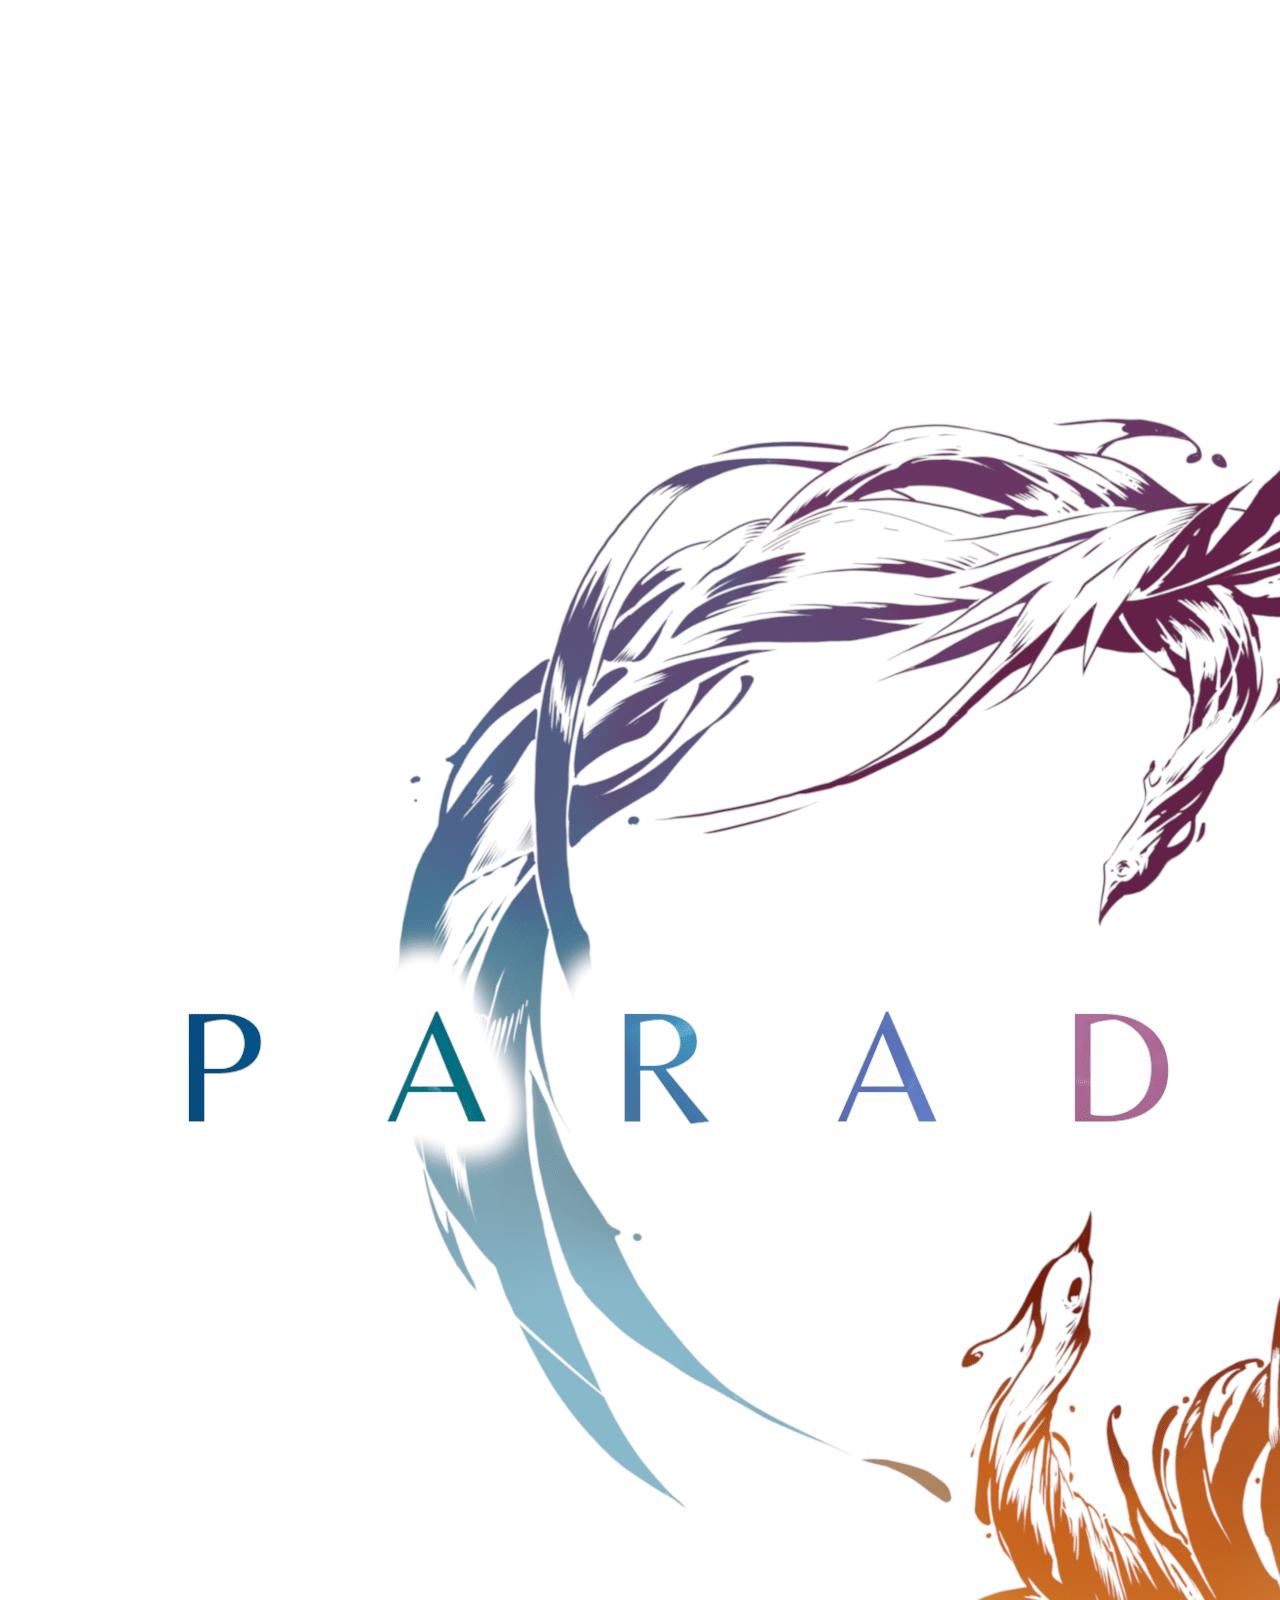
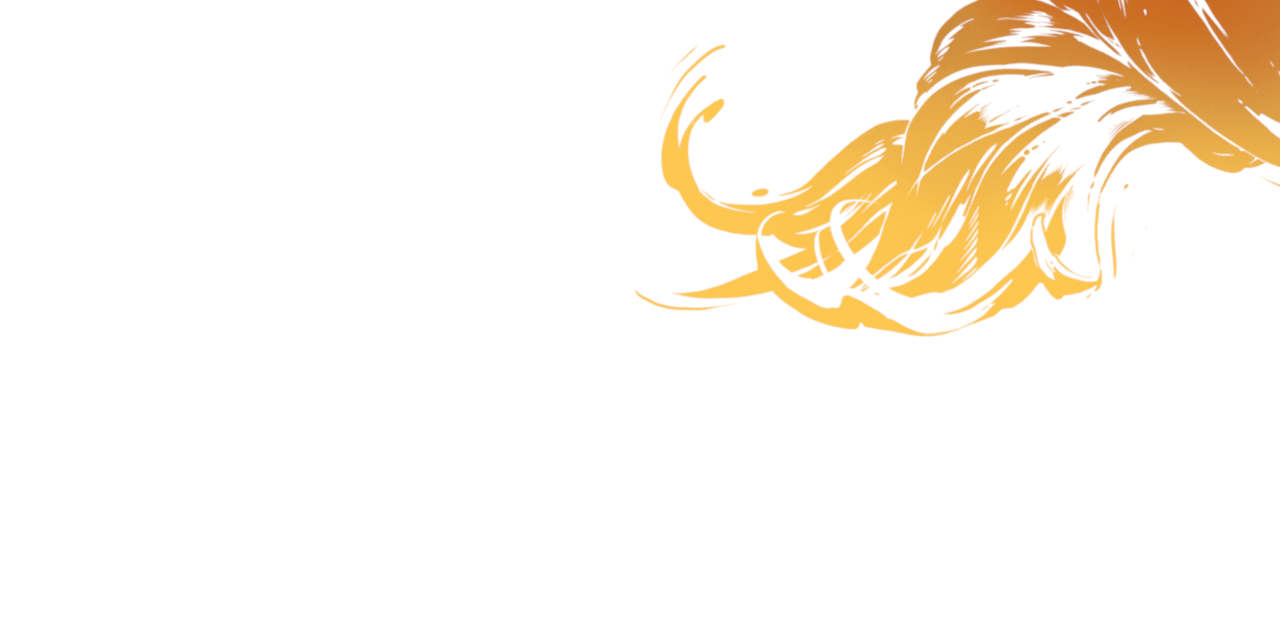
==== index.html @ 215218f3 "Update index.html" ====
<!DOCTYPE html>
<html lang="en">

<head>
    <meta charset="UTF-8">
    <meta name="viewport" content="width=device-width, initial-scale=1.0">
    <title>Paradigma Games</title>
    <link rel="stylesheet" href="styles.css">
</head>

<body>
    <div class="container">
        <img src="images/paradigmagames2.png" alt="Paradigma Games" class="responsive-image">
    </div>
</body>

</html>
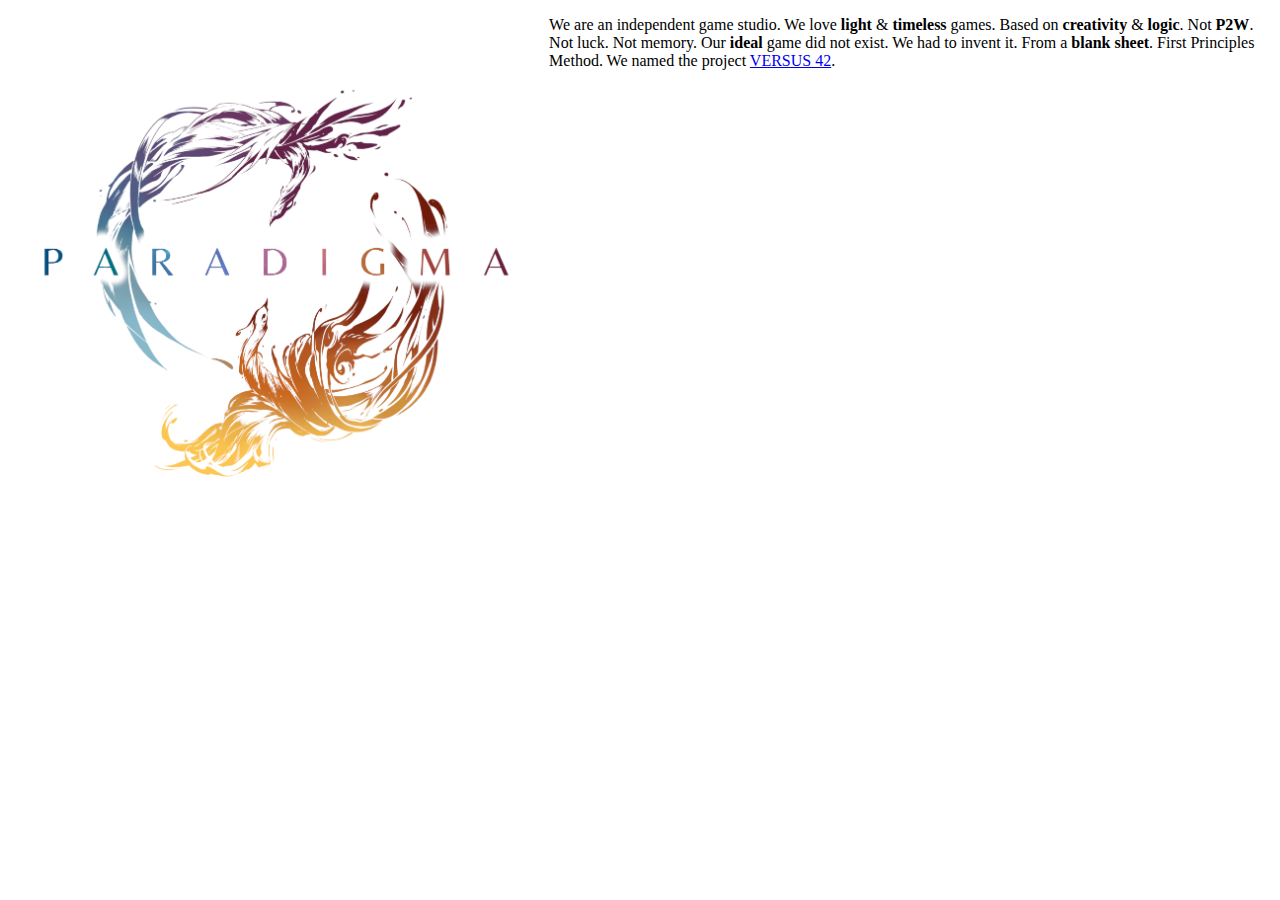
==== commit 09cd6654: "Update index.html" ====
--- a/index.html
+++ b/index.html
@@ -12,6 +12,15 @@
     <div class="container">
         <img src="images/paradigmagames2.png" alt="Paradigma Games" class="responsive-image">
     </div>
+    
+    <div class="text-container">
+        <p class="centered-text">
+            We are an independent game studio. We love <strong>light</strong> & <strong>timeless</strong> games.
+            Based on <strong>creativity</strong> & <strong>logic</strong>. Not <strong>P2W</strong>. Not luck. Not memory.
+            Our <strong>ideal</strong> game did not exist. We had to invent it. From a <strong>blank sheet</strong>.
+            First Principles Method. We named the project <a href="https://versus42.com" target="_blank">VERSUS 42</a>.
+        </p>
+    </div>
 </body>
 
 </html>
--- a/styles.css
+++ b/styles.css
@@ -0,0 +1,22 @@
+body {
+    margin: 0;
+    padding: 0;
+    display: flex;
+    align-items: flex-start; /* Align items to the top of the container */
+    justify-content: center;
+    height: 100vh;
+    background-color: #ffffff;
+}
+
+.container {
+    max-width: 800px;
+    width: 100%;
+    text-align: center;
+}
+
+.responsive-image {
+    max-width: 100%;
+    height: auto;
+    display: block;
+    margin: 0 auto;
+}
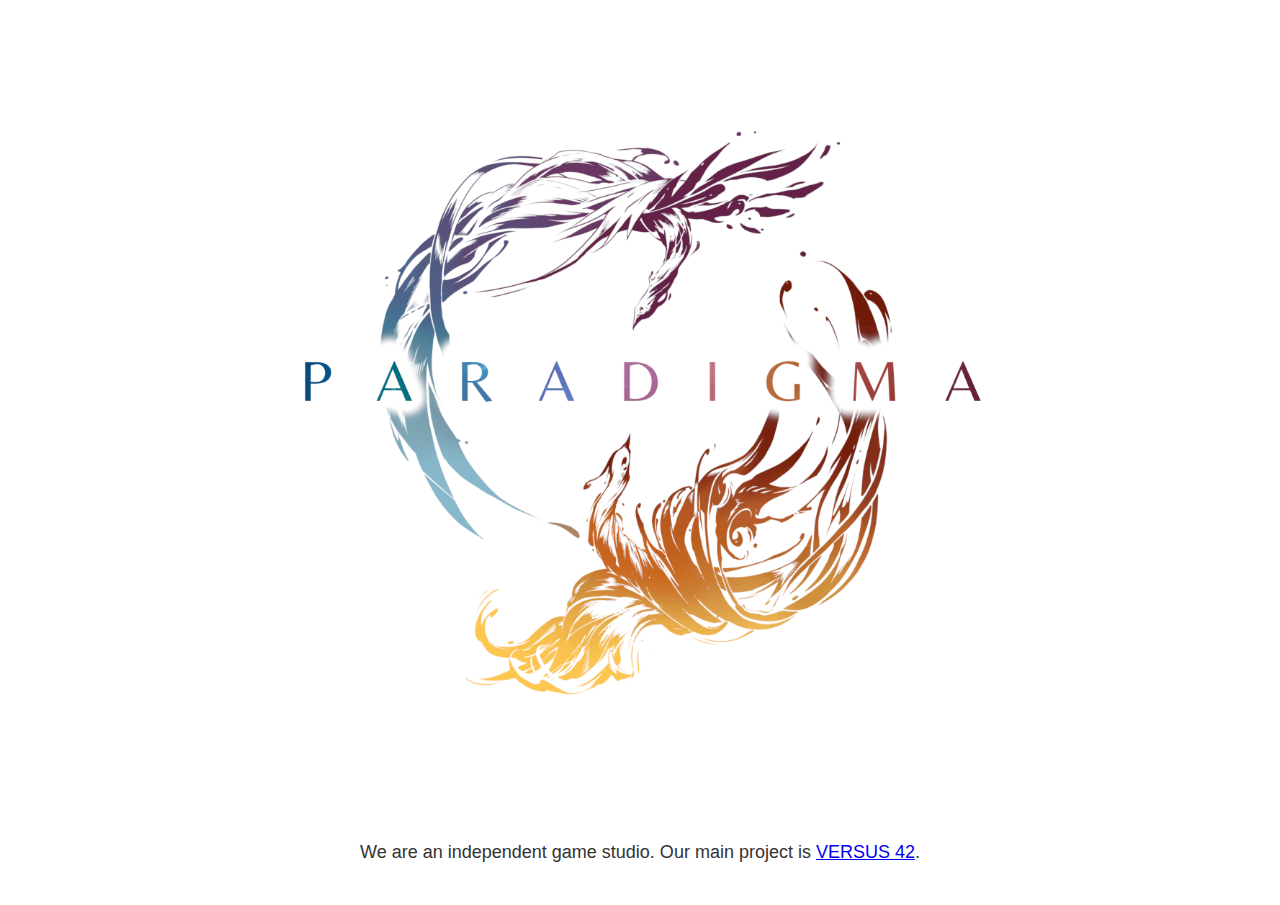
==== commit ddbae4fb: "Update index.html" ====
--- a/index.html
+++ b/index.html
@@ -15,10 +15,7 @@
     
     <div class="text-container">
         <p class="centered-text">
-            We are an independent game studio. We love <strong>light</strong> & <strong>timeless</strong> games.
-            Based on <strong>creativity</strong> & <strong>logic</strong>. Not <strong>P2W</strong>. Not luck. Not memory.
-            Our <strong>ideal</strong> game did not exist. We had to invent it. From a <strong>blank sheet</strong>.
-            First Principles Method. We named the project <a href="https://versus42.com" target="_blank">VERSUS 42</a>.
+            We are an independent game studio. Our main project is <a href="https://versus42.com" target="_blank">VERSUS 42</a>.
         </p>
     </div>
 </body>
--- a/styles.css
+++ b/styles.css
@@ -1,11 +1,19 @@
+@font-face {
+    font-family: 'Belleza';
+    src: url('fonts/belleza.ttf') format('ttf');
+    /* Add more font formats (e.g., woff2, ttf) for better browser compatibility */
+}
+
 body {
     margin: 0;
     padding: 0;
     display: flex;
-    align-items: flex-start; /* Align items to the top of the container */
-    justify-content: center;
+    flex-direction: column;
+    align-items: center;
     height: 100vh;
     background-color: #ffffff;
+    font-family: 'Belleza', sans-serif;
+    /* Add other styles for the body as needed */
 }
 
 .container {
@@ -20,3 +28,22 @@
     display: block;
     margin: 0 auto;
 }
+
+.text-container {
+    max-width: 800px;
+    width: 100%;
+    text-align: center;
+    padding: 20px; /* Adjust padding as needed */
+}
+
+.centered-text {
+    font-size: 18px; /* Adjust font size as needed */
+    line-height: 1.6;
+    color: #333; /* Adjust text color as needed */
+}
+
+@media (max-width: 600px) {
+    .centered-text {
+        font-size: 16px; /* Adjust font size for smaller screens */
+    }
+}
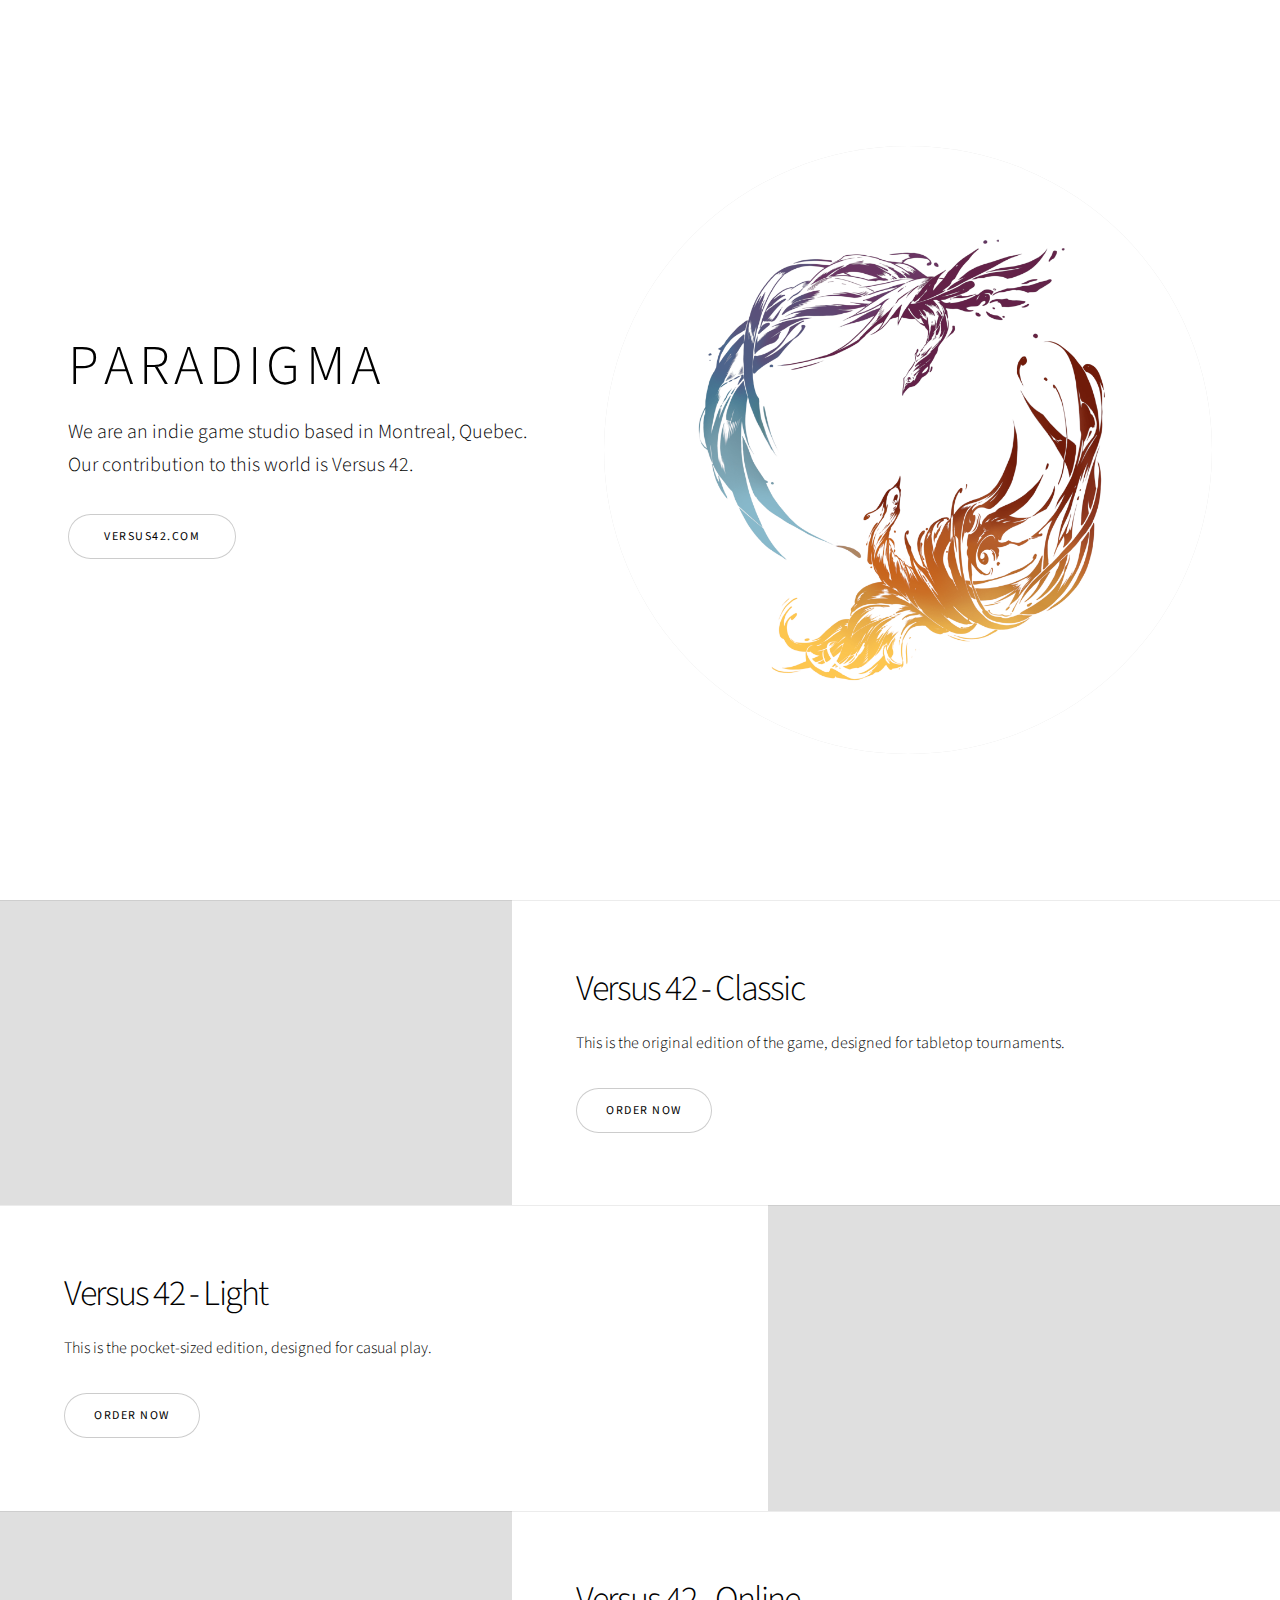
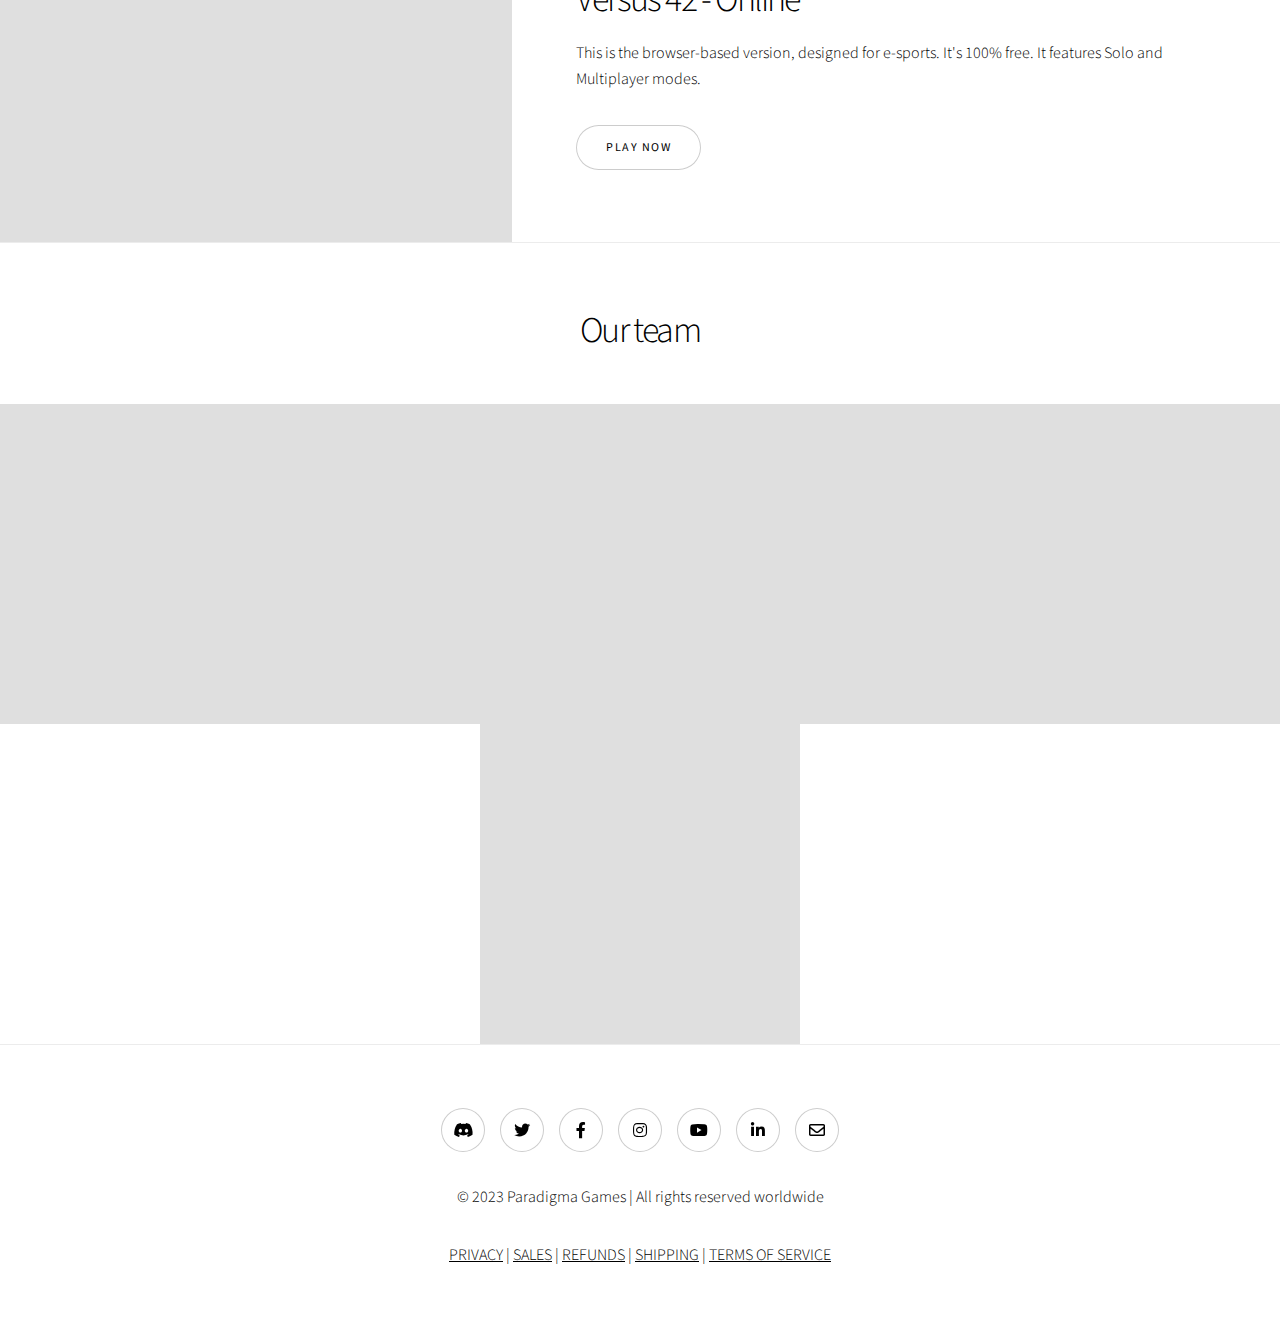
==== commit 5573b364: "Add files via upload" ====
--- a/index.html
+++ b/index.html
@@ -1,23 +1,162 @@
-<!DOCTYPE html>
-<html lang="en">
+<!DOCTYPE HTML>
+<!--
+	Story by HTML5 UP
+	html5up.net | @ajlkn
+	Free for personal and commercial use under the CCA 3.0 license (html5up.net/license)
+-->
+<html>
+	<head>
+		<title>Paradigma Games</title>
+		<meta charset="utf-8" />
+		<meta name="viewport" content="width=device-width, initial-scale=1, user-scalable=no" />
+		<link rel="stylesheet" href="assets/css/main.css" />
+		<noscript><link rel="stylesheet" href="assets/css/noscript.css" /></noscript>
+	</head>
+	<body class="is-preload">
 
-<head>
-    <meta charset="UTF-8">
-    <meta name="viewport" content="width=device-width, initial-scale=1.0">
-    <title>Paradigma Games</title>
-    <link rel="stylesheet" href="styles.css">
-</head>
+		<!-- Wrapper -->
+			<div id="wrapper" class="divided">
 
-<body>
-    <div class="container">
-        <img src="images/paradigmagames2.png" alt="Paradigma Games" class="responsive-image">
-    </div>
-    
-    <div class="text-container">
-        <p class="centered-text">
-            We are an independent game studio. Our main project is <a href="https://versus42.com" target="_blank">VERSUS 42</a>.
-        </p>
-    </div>
-</body>
+				<!-- One -->
+					<section class="banner style3 orient-left content-align-left image-position-right fullscreen onload-image-fade-in onload-content-fade-right">
+						<div class="content">
+							<h1>P A R A D I G M A</h1>
+							<p class="major">We are an indie game studio based in Montreal, Quebec. Our contribution to this world is Versus 42.</p>
+							<ul class="actions stacked">
+								<li><a href="htts://www.versus42.com" class="button big wide smooth-scroll-middle">VERSUS42.COM</a></li>
+							</ul>
+						</div>
+						<div class="image">
+							<img src="images/paradigma.png" alt="" />
+						</div>
+					</section>
 
-</html>
+				<!-- Two -->
+					<section class="spotlight style1 orient-right content-align-left image-position-center onscroll-image-fade-in" id="first">
+						<div class="content">
+							<h2>Versus 42 - Classic</h2>
+							<p>This is the original edition of the game, designed for tabletop tournaments.</p>
+							<ul class="actions stacked">
+								<li><a href="https://gamefound.com/en/projects/paradigmagames/versus-42" class="button">ORDER NOW</a></li>
+							</ul>
+						</div>
+						<div class="image">
+							<img src="images/169classic.png" alt="" />
+						</div>
+					</section>
+
+				<!-- Three -->
+					<section class="spotlight style1 orient-left content-align-left image-position-center onscroll-image-fade-in">
+						<div class="content">
+							<h2>Versus 42 - Light</h2>
+							<p>This is the pocket-sized edition, designed for casual play.</p>
+							<ul class="actions stacked">
+								<li><a href="https://gamefound.com/en/projects/paradigmagames/versus-42" class="button">ORDER NOW</a></li>
+							</ul>
+						</div>
+						<div class="image">
+							<img src="images/169light.png" alt="" />
+						</div>
+					</section>
+
+				<!-- Four -->
+					<section class="spotlight style1 orient-right content-align-left image-position-center onscroll-image-fade-in">
+						<div class="content">
+							<h2>Versus 42 - Online</h2>
+							<p>This is the browser-based version, designed for e-sports. It's 100% free. It features Solo and Multiplayer modes.</p>
+							<ul class="actions stacked">
+								<li><a href="https://play.versus42.com" class="button">PLAY NOW</a></li>
+							</ul>
+						</div>
+						<div class="image">
+							<img src="images/1200x630online.png" alt="" />
+						</div>
+					</section>
+
+				<!-- Five -->
+								<section class="wrapper style1 align-center">
+									<div class="inner">
+										<h2>Our team</h2>
+									</div>
+			
+									<!-- Gallery -->
+										<div class="gallery style1 small lightbox onscroll-fade-in">
+											<article>
+												<a href="images/gallery/thumbs/william.png" class="image">
+													<img src="images/gallery/thumbs/william.png" alt="" />
+												</a>
+												<div class="caption">
+													<h3>William</h3>
+													<p>Based in Montreal, Quebec.</p>
+												</div>
+											</article>
+											<article>
+												<a href="images/gallery/thumbs/marco.png" class="image">
+													<img src="images/gallery/thumbs/marco.png" alt="" />
+												</a>
+												<div class="caption">
+													<h3>Marco</h3>
+													<p>Based in Montreal, Quebec.</p>
+												</div>
+											</article>
+											<article>
+												<a href="images/gallery/thumbs/charly.png" class="image">
+													<img src="images/gallery/thumbs/charly.png" alt="" />
+												</a>
+												<div class="caption">
+													<h3>Charly</h3>
+													<p>Based in Strasbourg, France.</p>
+												</div>
+											</article>
+											<article>
+												<a href="images/gallery/thumbs/cecile.png" class="image">
+													<img src="images/gallery/thumbs/cecile.png" alt="" />
+												</a>
+												<div class="caption">
+													<h3>Cecile</h3>
+													<p>Based in Singapore.</p>
+												</div>
+											</article>
+											<article>
+												<a href="images/gallery/thumbs/vadim.png" class="image">
+													<img src="images/gallery/thumbs/vadim.png" alt="" />
+												</a>
+												<div class="caption">
+													<h3>Vadim</h3>
+													<p>Based in Kherson, Ukraine.</p>
+												</div>
+											</article>
+										</div>
+			
+								</section>
+
+				<!-- Footer -->
+					<footer class="wrapper style1 align-center">
+						<div class="inner">
+							<ul class="icons">
+								<li><a href="https://discord.gg/vkN4cStCQp" class="icon brands style2 fa-discord"><span class="label">Discord</span></a></li>
+								<li><a href="https://www.twitter.com/x_paradigma" class="icon brands style2 fa-twitter"><span class="label">Twitter</span></a></li>
+								<li><a href="https://www.facebook.com/fb.paradigma" class="icon brands style2 fa-facebook-f"><span class="label">Facebook</span></a></li>
+								<li><a href="https://www.instagram.com/paradigma_games" class="icon brands style2 fa-instagram"><span class="label">Instagram</span></a></li>
+								<li><a href="https://www.youtube.com/@paradigma_games" class="icon brands style2 fa-youtube"><span class="label">Instagram</span></a></li>
+								<li><a href="https://www.linkedin.com/company/paradigma-games" class="icon brands style2 fa-linkedin-in"><span class="label">LinkedIn</span></a></li>
+								<li><a href="mailto:info@paradigma.games" class="icon style2 fa-envelope"><span class="label">Email</span></a></li>
+							</ul>
+							<p>&copy; 2023 Paradigma Games | All rights reserved worldwide
+							<p><a href="pages/privacy.html">PRIVACY</a> | <a href="pages/sales.html">SALES</a> | <a href="pages/refunds.html">REFUNDS</a> | <a href="pages/shipping.html">SHIPPING</a> | <a href="pages/terms.html">TERMS OF SERVICE</a></p>
+						</div>
+					</footer>
+
+			</div>
+
+		<!-- Scripts -->
+			<script src="assets/js/jquery.min.js"></script>
+			<script src="assets/js/jquery.scrollex.min.js"></script>
+			<script src="assets/js/jquery.scrolly.min.js"></script>
+			<script src="assets/js/browser.min.js"></script>
+			<script src="assets/js/breakpoints.min.js"></script>
+			<script src="assets/js/util.js"></script>
+			<script src="assets/js/main.js"></script>
+
+	</body>
+</html>--- a/assets/css/main.css
+++ b/assets/css/main.css
@@ -0,0 +1,8603 @@
+@import url(fontawesome-all.min.css);
+@import url("https://fonts.googleapis.com/css?family=Source+Sans+Pro:300,300i,400,400i");
+
+/*
+	Story by HTML5 UP
+	html5up.net | @ajlkn
+	Free for personal and commercial use under the CCA 3.0 license (html5up.net/license)
+*/
+
+html, body, div, span, applet, object,
+iframe, h1, h2, h3, h4, h5, h6, p, blockquote,
+pre, a, abbr, acronym, address, big, cite,
+code, del, dfn, em, img, ins, kbd, q, s, samp,
+small, strike, strong, sub, sup, tt, var, b,
+u, i, center, dl, dt, dd, ol, ul, li, fieldset,
+form, label, legend, table, caption, tbody,
+tfoot, thead, tr, th, td, article, aside,
+canvas, details, embed, figure, figcaption,
+footer, header, hgroup, menu, nav, output, ruby,
+section, summary, time, mark, audio, video {
+	margin: 0;
+	padding: 0;
+	border: 0;
+	font-size: 100%;
+	font: inherit;
+	vertical-align: baseline;}
+
+article, aside, details, figcaption, figure,
+footer, header, hgroup, menu, nav, section {
+	display: block;}
+
+body {
+	line-height: 1;
+}
+
+ol, ul {
+	list-style: none;
+}
+
+blockquote, q {
+	quotes: none;
+}
+
+	blockquote:before, blockquote:after, q:before, q:after {
+		content: '';
+		content: none;
+	}
+
+table {
+	border-collapse: collapse;
+	border-spacing: 0;
+}
+
+body {
+	-webkit-text-size-adjust: none;
+}
+
+mark {
+	background-color: transparent;
+	color: inherit;
+}
+
+input::-moz-focus-inner {
+	border: 0;
+	padding: 0;
+}
+
+input, select, textarea {
+	-moz-appearance: none;
+	-webkit-appearance: none;
+	-ms-appearance: none;
+	appearance: none;
+}
+
+/* Basic */
+
+	@-ms-viewport {
+		width: device-width;
+	}
+
+	body {
+		-ms-overflow-style: scrollbar;
+	}
+
+	@media screen and (max-width: 480px) {
+
+		html, body {
+			min-width: 320px;
+		}
+
+	}
+
+	html {
+		box-sizing: border-box;
+	}
+
+	*, *:before, *:after {
+		box-sizing: inherit;
+	}
+
+	body {
+		background: #ffffff;
+	}
+
+		body.is-preload *, body.is-preload *:before, body.is-preload *:after {
+			-moz-animation: none !important;
+			-webkit-animation: none !important;
+			-ms-animation: none !important;
+			animation: none !important;
+			-moz-transition: none !important;
+			-webkit-transition: none !important;
+			-ms-transition: none !important;
+			transition: none !important;
+		}
+
+/* Type */
+
+	html {
+		font-size: 18pt;
+	}
+
+		@media screen and (max-width: 1680px) {
+
+			html {
+				font-size: 14pt;
+			}
+
+		}
+
+		@media screen and (max-width: 1280px) {
+
+			html {
+				font-size: 12pt;
+			}
+
+		}
+
+		@media screen and (max-width: 736px) {
+
+			html {
+				font-size: 11pt;
+			}
+
+		}
+
+		@media screen and (max-width: 360px) {
+
+			html {
+				font-size: 10pt;
+			}
+
+		}
+
+	body {
+		background-color: #ffffff;
+		color: #000000;
+	}
+
+	body, input, select, textarea {
+		font-family: "Source Sans Pro", Helvetica, sans-serif;
+		font-size: 1rem;
+		font-weight: 300;
+		line-height: 1.65;
+	}
+
+	a {
+		-moz-transition: color 0.2s ease-in-out;
+		-webkit-transition: color 0.2s ease-in-out;
+		-ms-transition: color 0.2s ease-in-out;
+		transition: color 0.2s ease-in-out;
+		text-decoration: underline;
+	}
+
+		a:hover {
+			text-decoration: none;
+		}
+
+	strong, b {
+		font-weight: 400;
+	}
+
+	em, i {
+		font-style: italic;
+	}
+
+	p {
+		margin: 0 0 2rem 0;
+	}
+
+		p.major {
+			font-size: 1.25rem;
+		}
+
+	h1, h2, h3, h4, h5, h6 {
+		font-weight: 300;
+		line-height: 1.375;
+		letter-spacing: -0.05em;
+		margin: 0 0 1rem 0;
+	}
+
+		h1 a, h2 a, h3 a, h4 a, h5 a, h6 a {
+			color: inherit;
+			text-decoration: none;
+		}
+
+	h1 {
+		font-size: 3.5rem;
+		line-height: 1.2;
+	}
+
+	h2 {
+		font-size: 2.25rem;
+	}
+
+	h3 {
+		font-size: 1.5rem;
+	}
+
+	h4 {
+		font-size: 1.1rem;
+	}
+
+	h5 {
+		font-size: 0.9rem;
+	}
+
+	h6 {
+		font-size: 0.7rem;
+	}
+
+	sub {
+		font-size: 0.8rem;
+		position: relative;
+		top: 0.5rem;
+	}
+
+	sup {
+		font-size: 0.8rem;
+		position: relative;
+		top: -0.5rem;
+	}
+
+	blockquote {
+		border-left: solid 4px;
+		font-style: italic;
+		margin: 0 0 2rem 0;
+		padding: 0.5rem 0 0.5rem 2rem;
+	}
+
+	code {
+		border-radius: 4px;
+		font-family: "Courier New", monospace;
+		font-size: 0.9em;
+		margin: 0 0.25rem;
+		padding: 0.25rem 0.325rem;
+	}
+
+	pre {
+		-webkit-overflow-scrolling: touch;
+		font-family: "Courier New", monospace;
+		font-size: 0.9em;
+		margin: 0 0 2rem 0;
+	}
+
+		pre code {
+			display: block;
+			line-height: 1.5;
+			padding: 0.75rem 1rem;
+			overflow-x: auto;
+		}
+
+	hr {
+		border: 0;
+		border-bottom: solid 1px;
+		margin: 2.5rem 0;
+	}
+
+		hr.major {
+			margin: 3.5rem 0;
+		}
+
+	.align-left {
+		text-align: left;
+	}
+
+	.align-center {
+		text-align: center;
+	}
+
+	.align-right {
+		text-align: right;
+	}
+
+	@media screen and (max-width: 736px) {
+
+		p.major {
+			font-size: 1.1rem;
+		}
+
+		h1 {
+			font-size: 2.5rem;
+		}
+
+		h2 {
+			font-size: 2rem;
+		}
+
+		h3 {
+			font-size: 1.25rem;
+		}
+
+		h4 {
+			font-size: 1rem;
+		}
+
+	}
+
+	input, select, textarea {
+		color: #000000;
+	}
+
+	a {
+		color: #000000;
+	}
+
+		a:hover {
+			color: #47D3E5;
+		}
+
+	strong, b {
+		color: #000000;
+	}
+
+	h1, h2, h3, h4, h5, h6 {
+		color: #000000;
+	}
+
+	blockquote {
+		border-left-color: rgba(0, 0, 0, 0.2);
+	}
+
+	code {
+		background: rgba(0, 0, 0, 0.05);
+		border-color: rgba(0, 0, 0, 0.2);
+	}
+
+	hr {
+		border-bottom-color: rgba(0, 0, 0, 0.2);
+	}
+
+/* Row */
+
+	.row {
+		display: flex;
+		flex-wrap: wrap;
+		box-sizing: border-box;
+		align-items: stretch;
+	}
+
+		.row > * {
+			box-sizing: border-box;
+		}
+
+		.row.gtr-uniform > * > :last-child {
+			margin-bottom: 0;
+		}
+
+		.row.aln-left {
+			justify-content: flex-start;
+		}
+
+		.row.aln-center {
+			justify-content: center;
+		}
+
+		.row.aln-right {
+			justify-content: flex-end;
+		}
+
+		.row.aln-top {
+			align-items: flex-start;
+		}
+
+		.row.aln-middle {
+			align-items: center;
+		}
+
+		.row.aln-bottom {
+			align-items: flex-end;
+		}
+
+		.row > .imp {
+			order: -1;
+		}
+
+		.row > .col-1 {
+			width: 8.33333%;
+		}
+
+		.row > .off-1 {
+			margin-left: 8.33333%;
+		}
+
+		.row > .col-2 {
+			width: 16.66667%;
+		}
+
+		.row > .off-2 {
+			margin-left: 16.66667%;
+		}
+
+		.row > .col-3 {
+			width: 25%;
+		}
+
+		.row > .off-3 {
+			margin-left: 25%;
+		}
+
+		.row > .col-4 {
+			width: 33.33333%;
+		}
+
+		.row > .off-4 {
+			margin-left: 33.33333%;
+		}
+
+		.row > .col-5 {
+			width: 41.66667%;
+		}
+
+		.row > .off-5 {
+			margin-left: 41.66667%;
+		}
+
+		.row > .col-6 {
+			width: 50%;
+		}
+
+		.row > .off-6 {
+			margin-left: 50%;
+		}
+
+		.row > .col-7 {
+			width: 58.33333%;
+		}
+
+		.row > .off-7 {
+			margin-left: 58.33333%;
+		}
+
+		.row > .col-8 {
+			width: 66.66667%;
+		}
+
+		.row > .off-8 {
+			margin-left: 66.66667%;
+		}
+
+		.row > .col-9 {
+			width: 75%;
+		}
+
+		.row > .off-9 {
+			margin-left: 75%;
+		}
+
+		.row > .col-10 {
+			width: 83.33333%;
+		}
+
+		.row > .off-10 {
+			margin-left: 83.33333%;
+		}
+
+		.row > .col-11 {
+			width: 91.66667%;
+		}
+
+		.row > .off-11 {
+			margin-left: 91.66667%;
+		}
+
+		.row > .col-12 {
+			width: 100%;
+		}
+
+		.row > .off-12 {
+			margin-left: 100%;
+		}
+
+		.row.gtr-0 {
+			margin-top: 0;
+			margin-left: 0rem;
+		}
+
+			.row.gtr-0 > * {
+				padding: 0 0 0 0rem;
+			}
+
+			.row.gtr-0.gtr-uniform {
+				margin-top: 0rem;
+			}
+
+				.row.gtr-0.gtr-uniform > * {
+					padding-top: 0rem;
+				}
+
+		.row.gtr-25 {
+			margin-top: 0;
+			margin-left: -0.5rem;
+		}
+
+			.row.gtr-25 > * {
+				padding: 0 0 0 0.5rem;
+			}
+
+			.row.gtr-25.gtr-uniform {
+				margin-top: -0.5rem;
+			}
+
+				.row.gtr-25.gtr-uniform > * {
+					padding-top: 0.5rem;
+				}
+
+		.row.gtr-50 {
+			margin-top: 0;
+			margin-left: -1rem;
+		}
+
+			.row.gtr-50 > * {
+				padding: 0 0 0 1rem;
+			}
+
+			.row.gtr-50.gtr-uniform {
+				margin-top: -1rem;
+			}
+
+				.row.gtr-50.gtr-uniform > * {
+					padding-top: 1rem;
+				}
+
+		.row {
+			margin-top: 0;
+			margin-left: -2rem;
+		}
+
+			.row > * {
+				padding: 0 0 0 2rem;
+			}
+
+			.row.gtr-uniform {
+				margin-top: -2rem;
+			}
+
+				.row.gtr-uniform > * {
+					padding-top: 2rem;
+				}
+
+		.row.gtr-150 {
+			margin-top: 0;
+			margin-left: -3rem;
+		}
+
+			.row.gtr-150 > * {
+				padding: 0 0 0 3rem;
+			}
+
+			.row.gtr-150.gtr-uniform {
+				margin-top: -3rem;
+			}
+
+				.row.gtr-150.gtr-uniform > * {
+					padding-top: 3rem;
+				}
+
+		.row.gtr-200 {
+			margin-top: 0;
+			margin-left: -4rem;
+		}
+
+			.row.gtr-200 > * {
+				padding: 0 0 0 4rem;
+			}
+
+			.row.gtr-200.gtr-uniform {
+				margin-top: -4rem;
+			}
+
+				.row.gtr-200.gtr-uniform > * {
+					padding-top: 4rem;
+				}
+
+		@media screen and (max-width: 1680px) {
+
+			.row {
+				display: flex;
+				flex-wrap: wrap;
+				box-sizing: border-box;
+				align-items: stretch;
+			}
+
+				.row > * {
+					box-sizing: border-box;
+				}
+
+				.row.gtr-uniform > * > :last-child {
+					margin-bottom: 0;
+				}
+
+				.row.aln-left {
+					justify-content: flex-start;
+				}
+
+				.row.aln-center {
+					justify-content: center;
+				}
+
+				.row.aln-right {
+					justify-content: flex-end;
+				}
+
+				.row.aln-top {
+					align-items: flex-start;
+				}
+
+				.row.aln-middle {
+					align-items: center;
+				}
+
+				.row.aln-bottom {
+					align-items: flex-end;
+				}
+
+				.row > .imp-xlarge {
+					order: -1;
+				}
+
+				.row > .col-1-xlarge {
+					width: 8.33333%;
+				}
+
+				.row > .off-1-xlarge {
+					margin-left: 8.33333%;
+				}
+
+				.row > .col-2-xlarge {
+					width: 16.66667%;
+				}
+
+				.row > .off-2-xlarge {
+					margin-left: 16.66667%;
+				}
+
+				.row > .col-3-xlarge {
+					width: 25%;
+				}
+
+				.row > .off-3-xlarge {
+					margin-left: 25%;
+				}
+
+				.row > .col-4-xlarge {
+					width: 33.33333%;
+				}
+
+				.row > .off-4-xlarge {
+					margin-left: 33.33333%;
+				}
+
+				.row > .col-5-xlarge {
+					width: 41.66667%;
+				}
+
+				.row > .off-5-xlarge {
+					margin-left: 41.66667%;
+				}
+
+				.row > .col-6-xlarge {
+					width: 50%;
+				}
+
+				.row > .off-6-xlarge {
+					margin-left: 50%;
+				}
+
+				.row > .col-7-xlarge {
+					width: 58.33333%;
+				}
+
+				.row > .off-7-xlarge {
+					margin-left: 58.33333%;
+				}
+
+				.row > .col-8-xlarge {
+					width: 66.66667%;
+				}
+
+				.row > .off-8-xlarge {
+					margin-left: 66.66667%;
+				}
+
+				.row > .col-9-xlarge {
+					width: 75%;
+				}
+
+				.row > .off-9-xlarge {
+					margin-left: 75%;
+				}
+
+				.row > .col-10-xlarge {
+					width: 83.33333%;
+				}
+
+				.row > .off-10-xlarge {
+					margin-left: 83.33333%;
+				}
+
+				.row > .col-11-xlarge {
+					width: 91.66667%;
+				}
+
+				.row > .off-11-xlarge {
+					margin-left: 91.66667%;
+				}
+
+				.row > .col-12-xlarge {
+					width: 100%;
+				}
+
+				.row > .off-12-xlarge {
+					margin-left: 100%;
+				}
+
+				.row.gtr-0 {
+					margin-top: 0;
+					margin-left: 0rem;
+				}
+
+					.row.gtr-0 > * {
+						padding: 0 0 0 0rem;
+					}
+
+					.row.gtr-0.gtr-uniform {
+						margin-top: 0rem;
+					}
+
+						.row.gtr-0.gtr-uniform > * {
+							padding-top: 0rem;
+						}
+
+				.row.gtr-25 {
+					margin-top: 0;
+					margin-left: -0.5rem;
+				}
+
+					.row.gtr-25 > * {
+						padding: 0 0 0 0.5rem;
+					}
+
+					.row.gtr-25.gtr-uniform {
+						margin-top: -0.5rem;
+					}
+
+						.row.gtr-25.gtr-uniform > * {
+							padding-top: 0.5rem;
+						}
+
+				.row.gtr-50 {
+					margin-top: 0;
+					margin-left: -1rem;
+				}
+
+					.row.gtr-50 > * {
+						padding: 0 0 0 1rem;
+					}
+
+					.row.gtr-50.gtr-uniform {
+						margin-top: -1rem;
+					}
+
+						.row.gtr-50.gtr-uniform > * {
+							padding-top: 1rem;
+						}
+
+				.row {
+					margin-top: 0;
+					margin-left: -2rem;
+				}
+
+					.row > * {
+						padding: 0 0 0 2rem;
+					}
+
+					.row.gtr-uniform {
+						margin-top: -2rem;
+					}
+
+						.row.gtr-uniform > * {
+							padding-top: 2rem;
+						}
+
+				.row.gtr-150 {
+					margin-top: 0;
+					margin-left: -3rem;
+				}
+
+					.row.gtr-150 > * {
+						padding: 0 0 0 3rem;
+					}
+
+					.row.gtr-150.gtr-uniform {
+						margin-top: -3rem;
+					}
+
+						.row.gtr-150.gtr-uniform > * {
+							padding-top: 3rem;
+						}
+
+				.row.gtr-200 {
+					margin-top: 0;
+					margin-left: -4rem;
+				}
+
+					.row.gtr-200 > * {
+						padding: 0 0 0 4rem;
+					}
+
+					.row.gtr-200.gtr-uniform {
+						margin-top: -4rem;
+					}
+
+						.row.gtr-200.gtr-uniform > * {
+							padding-top: 4rem;
+						}
+
+		}
+
+		@media screen and (max-width: 1280px) {
+
+			.row {
+				display: flex;
+				flex-wrap: wrap;
+				box-sizing: border-box;
+				align-items: stretch;
+			}
+
+				.row > * {
+					box-sizing: border-box;
+				}
+
+				.row.gtr-uniform > * > :last-child {
+					margin-bottom: 0;
+				}
+
+				.row.aln-left {
+					justify-content: flex-start;
+				}
+
+				.row.aln-center {
+					justify-content: center;
+				}
+
+				.row.aln-right {
+					justify-content: flex-end;
+				}
+
+				.row.aln-top {
+					align-items: flex-start;
+				}
+
+				.row.aln-middle {
+					align-items: center;
+				}
+
+				.row.aln-bottom {
+					align-items: flex-end;
+				}
+
+				.row > .imp-large {
+					order: -1;
+				}
+
+				.row > .col-1-large {
+					width: 8.33333%;
+				}
+
+				.row > .off-1-large {
+					margin-left: 8.33333%;
+				}
+
+				.row > .col-2-large {
+					width: 16.66667%;
+				}
+
+				.row > .off-2-large {
+					margin-left: 16.66667%;
+				}
+
+				.row > .col-3-large {
+					width: 25%;
+				}
+
+				.row > .off-3-large {
+					margin-left: 25%;
+				}
+
+				.row > .col-4-large {
+					width: 33.33333%;
+				}
+
+				.row > .off-4-large {
+					margin-left: 33.33333%;
+				}
+
+				.row > .col-5-large {
+					width: 41.66667%;
+				}
+
+				.row > .off-5-large {
+					margin-left: 41.66667%;
+				}
+
+				.row > .col-6-large {
+					width: 50%;
+				}
+
+				.row > .off-6-large {
+					margin-left: 50%;
+				}
+
+				.row > .col-7-large {
+					width: 58.33333%;
+				}
+
+				.row > .off-7-large {
+					margin-left: 58.33333%;
+				}
+
+				.row > .col-8-large {
+					width: 66.66667%;
+				}
+
+				.row > .off-8-large {
+					margin-left: 66.66667%;
+				}
+
+				.row > .col-9-large {
+					width: 75%;
+				}
+
+				.row > .off-9-large {
+					margin-left: 75%;
+				}
+
+				.row > .col-10-large {
+					width: 83.33333%;
+				}
+
+				.row > .off-10-large {
+					margin-left: 83.33333%;
+				}
+
+				.row > .col-11-large {
+					width: 91.66667%;
+				}
+
+				.row > .off-11-large {
+					margin-left: 91.66667%;
+				}
+
+				.row > .col-12-large {
+					width: 100%;
+				}
+
+				.row > .off-12-large {
+					margin-left: 100%;
+				}
+
+				.row.gtr-0 {
+					margin-top: 0;
+					margin-left: 0rem;
+				}
+
+					.row.gtr-0 > * {
+						padding: 0 0 0 0rem;
+					}
+
+					.row.gtr-0.gtr-uniform {
+						margin-top: 0rem;
+					}
+
+						.row.gtr-0.gtr-uniform > * {
+							padding-top: 0rem;
+						}
+
+				.row.gtr-25 {
+					margin-top: 0;
+					margin-left: -0.5rem;
+				}
+
+					.row.gtr-25 > * {
+						padding: 0 0 0 0.5rem;
+					}
+
+					.row.gtr-25.gtr-uniform {
+						margin-top: -0.5rem;
+					}
+
+						.row.gtr-25.gtr-uniform > * {
+							padding-top: 0.5rem;
+						}
+
+				.row.gtr-50 {
+					margin-top: 0;
+					margin-left: -1rem;
+				}
+
+					.row.gtr-50 > * {
+						padding: 0 0 0 1rem;
+					}
+
+					.row.gtr-50.gtr-uniform {
+						margin-top: -1rem;
+					}
+
+						.row.gtr-50.gtr-uniform > * {
+							padding-top: 1rem;
+						}
+
+				.row {
+					margin-top: 0;
+					margin-left: -2rem;
+				}
+
+					.row > * {
+						padding: 0 0 0 2rem;
+					}
+
+					.row.gtr-uniform {
+						margin-top: -2rem;
+					}
+
+						.row.gtr-uniform > * {
+							padding-top: 2rem;
+						}
+
+				.row.gtr-150 {
+					margin-top: 0;
+					margin-left: -3rem;
+				}
+
+					.row.gtr-150 > * {
+						padding: 0 0 0 3rem;
+					}
+
+					.row.gtr-150.gtr-uniform {
+						margin-top: -3rem;
+					}
+
+						.row.gtr-150.gtr-uniform > * {
+							padding-top: 3rem;
+						}
+
+				.row.gtr-200 {
+					margin-top: 0;
+					margin-left: -4rem;
+				}
+
+					.row.gtr-200 > * {
+						padding: 0 0 0 4rem;
+					}
+
+					.row.gtr-200.gtr-uniform {
+						margin-top: -4rem;
+					}
+
+						.row.gtr-200.gtr-uniform > * {
+							padding-top: 4rem;
+						}
+
+		}
+
+		@media screen and (max-width: 980px) {
+
+			.row {
+				display: flex;
+				flex-wrap: wrap;
+				box-sizing: border-box;
+				align-items: stretch;
+			}
+
+				.row > * {
+					box-sizing: border-box;
+				}
+
+				.row.gtr-uniform > * > :last-child {
+					margin-bottom: 0;
+				}
+
+				.row.aln-left {
+					justify-content: flex-start;
+				}
+
+				.row.aln-center {
+					justify-content: center;
+				}
+
+				.row.aln-right {
+					justify-content: flex-end;
+				}
+
+				.row.aln-top {
+					align-items: flex-start;
+				}
+
+				.row.aln-middle {
+					align-items: center;
+				}
+
+				.row.aln-bottom {
+					align-items: flex-end;
+				}
+
+				.row > .imp-medium {
+					order: -1;
+				}
+
+				.row > .col-1-medium {
+					width: 8.33333%;
+				}
+
+				.row > .off-1-medium {
+					margin-left: 8.33333%;
+				}
+
+				.row > .col-2-medium {
+					width: 16.66667%;
+				}
+
+				.row > .off-2-medium {
+					margin-left: 16.66667%;
+				}
+
+				.row > .col-3-medium {
+					width: 25%;
+				}
+
+				.row > .off-3-medium {
+					margin-left: 25%;
+				}
+
+				.row > .col-4-medium {
+					width: 33.33333%;
+				}
+
+				.row > .off-4-medium {
+					margin-left: 33.33333%;
+				}
+
+				.row > .col-5-medium {
+					width: 41.66667%;
+				}
+
+				.row > .off-5-medium {
+					margin-left: 41.66667%;
+				}
+
+				.row > .col-6-medium {
+					width: 50%;
+				}
+
+				.row > .off-6-medium {
+					margin-left: 50%;
+				}
+
+				.row > .col-7-medium {
+					width: 58.33333%;
+				}
+
+				.row > .off-7-medium {
+					margin-left: 58.33333%;
+				}
+
+				.row > .col-8-medium {
+					width: 66.66667%;
+				}
+
+				.row > .off-8-medium {
+					margin-left: 66.66667%;
+				}
+
+				.row > .col-9-medium {
+					width: 75%;
+				}
+
+				.row > .off-9-medium {
+					margin-left: 75%;
+				}
+
+				.row > .col-10-medium {
+					width: 83.33333%;
+				}
+
+				.row > .off-10-medium {
+					margin-left: 83.33333%;
+				}
+
+				.row > .col-11-medium {
+					width: 91.66667%;
+				}
+
+				.row > .off-11-medium {
+					margin-left: 91.66667%;
+				}
+
+				.row > .col-12-medium {
+					width: 100%;
+				}
+
+				.row > .off-12-medium {
+					margin-left: 100%;
+				}
+
+				.row.gtr-0 {
+					margin-top: 0;
+					margin-left: 0rem;
+				}
+
+					.row.gtr-0 > * {
+						padding: 0 0 0 0rem;
+					}
+
+					.row.gtr-0.gtr-uniform {
+						margin-top: 0rem;
+					}
+
+						.row.gtr-0.gtr-uniform > * {
+							padding-top: 0rem;
+						}
+
+				.row.gtr-25 {
+					margin-top: 0;
+					margin-left: -0.5rem;
+				}
+
+					.row.gtr-25 > * {
+						padding: 0 0 0 0.5rem;
+					}
+
+					.row.gtr-25.gtr-uniform {
+						margin-top: -0.5rem;
+					}
+
+						.row.gtr-25.gtr-uniform > * {
+							padding-top: 0.5rem;
+						}
+
+				.row.gtr-50 {
+					margin-top: 0;
+					margin-left: -1rem;
+				}
+
+					.row.gtr-50 > * {
+						padding: 0 0 0 1rem;
+					}
+
+					.row.gtr-50.gtr-uniform {
+						margin-top: -1rem;
+					}
+
+						.row.gtr-50.gtr-uniform > * {
+							padding-top: 1rem;
+						}
+
+				.row {
+					margin-top: 0;
+					margin-left: -2rem;
+				}
+
+					.row > * {
+						padding: 0 0 0 2rem;
+					}
+
+					.row.gtr-uniform {
+						margin-top: -2rem;
+					}
+
+						.row.gtr-uniform > * {
+							padding-top: 2rem;
+						}
+
+				.row.gtr-150 {
+					margin-top: 0;
+					margin-left: -3rem;
+				}
+
+					.row.gtr-150 > * {
+						padding: 0 0 0 3rem;
+					}
+
+					.row.gtr-150.gtr-uniform {
+						margin-top: -3rem;
+					}
+
+						.row.gtr-150.gtr-uniform > * {
+							padding-top: 3rem;
+						}
+
+				.row.gtr-200 {
+					margin-top: 0;
+					margin-left: -4rem;
+				}
+
+					.row.gtr-200 > * {
+						padding: 0 0 0 4rem;
+					}
+
+					.row.gtr-200.gtr-uniform {
+						margin-top: -4rem;
+					}
+
+						.row.gtr-200.gtr-uniform > * {
+							padding-top: 4rem;
+						}
+
+		}
+
+		@media screen and (max-width: 736px) {
+
+			.row {
+				display: flex;
+				flex-wrap: wrap;
+				box-sizing: border-box;
+				align-items: stretch;
+			}
+
+				.row > * {
+					box-sizing: border-box;
+				}
+
+				.row.gtr-uniform > * > :last-child {
+					margin-bottom: 0;
+				}
+
+				.row.aln-left {
+					justify-content: flex-start;
+				}
+
+				.row.aln-center {
+					justify-content: center;
+				}
+
+				.row.aln-right {
+					justify-content: flex-end;
+				}
+
+				.row.aln-top {
+					align-items: flex-start;
+				}
+
+				.row.aln-middle {
+					align-items: center;
+				}
+
+				.row.aln-bottom {
+					align-items: flex-end;
+				}
+
+				.row > .imp-small {
+					order: -1;
+				}
+
+				.row > .col-1-small {
+					width: 8.33333%;
+				}
+
+				.row > .off-1-small {
+					margin-left: 8.33333%;
+				}
+
+				.row > .col-2-small {
+					width: 16.66667%;
+				}
+
+				.row > .off-2-small {
+					margin-left: 16.66667%;
+				}
+
+				.row > .col-3-small {
+					width: 25%;
+				}
+
+				.row > .off-3-small {
+					margin-left: 25%;
+				}
+
+				.row > .col-4-small {
+					width: 33.33333%;
+				}
+
+				.row > .off-4-small {
+					margin-left: 33.33333%;
+				}
+
+				.row > .col-5-small {
+					width: 41.66667%;
+				}
+
+				.row > .off-5-small {
+					margin-left: 41.66667%;
+				}
+
+				.row > .col-6-small {
+					width: 50%;
+				}
+
+				.row > .off-6-small {
+					margin-left: 50%;
+				}
+
+				.row > .col-7-small {
+					width: 58.33333%;
+				}
+
+				.row > .off-7-small {
+					margin-left: 58.33333%;
+				}
+
+				.row > .col-8-small {
+					width: 66.66667%;
+				}
+
+				.row > .off-8-small {
+					margin-left: 66.66667%;
+				}
+
+				.row > .col-9-small {
+					width: 75%;
+				}
+
+				.row > .off-9-small {
+					margin-left: 75%;
+				}
+
+				.row > .col-10-small {
+					width: 83.33333%;
+				}
+
+				.row > .off-10-small {
+					margin-left: 83.33333%;
+				}
+
+				.row > .col-11-small {
+					width: 91.66667%;
+				}
+
+				.row > .off-11-small {
+					margin-left: 91.66667%;
+				}
+
+				.row > .col-12-small {
+					width: 100%;
+				}
+
+				.row > .off-12-small {
+					margin-left: 100%;
+				}
+
+				.row.gtr-0 {
+					margin-top: 0;
+					margin-left: 0rem;
+				}
+
+					.row.gtr-0 > * {
+						padding: 0 0 0 0rem;
+					}
+
+					.row.gtr-0.gtr-uniform {
+						margin-top: 0rem;
+					}
+
+						.row.gtr-0.gtr-uniform > * {
+							padding-top: 0rem;
+						}
+
+				.row.gtr-25 {
+					margin-top: 0;
+					margin-left: -0.5rem;
+				}
+
+					.row.gtr-25 > * {
+						padding: 0 0 0 0.5rem;
+					}
+
+					.row.gtr-25.gtr-uniform {
+						margin-top: -0.5rem;
+					}
+
+						.row.gtr-25.gtr-uniform > * {
+							padding-top: 0.5rem;
+						}
+
+				.row.gtr-50 {
+					margin-top: 0;
+					margin-left: -1rem;
+				}
+
+					.row.gtr-50 > * {
+						padding: 0 0 0 1rem;
+					}
+
+					.row.gtr-50.gtr-uniform {
+						margin-top: -1rem;
+					}
+
+						.row.gtr-50.gtr-uniform > * {
+							padding-top: 1rem;
+						}
+
+				.row {
+					margin-top: 0;
+					margin-left: -2rem;
+				}
+
+					.row > * {
+						padding: 0 0 0 2rem;
+					}
+
+					.row.gtr-uniform {
+						margin-top: -2rem;
+					}
+
+						.row.gtr-uniform > * {
+							padding-top: 2rem;
+						}
+
+				.row.gtr-150 {
+					margin-top: 0;
+					margin-left: -3rem;
+				}
+
+					.row.gtr-150 > * {
+						padding: 0 0 0 3rem;
+					}
+
+					.row.gtr-150.gtr-uniform {
+						margin-top: -3rem;
+					}
+
+						.row.gtr-150.gtr-uniform > * {
+							padding-top: 3rem;
+						}
+
+				.row.gtr-200 {
+					margin-top: 0;
+					margin-left: -4rem;
+				}
+
+					.row.gtr-200 > * {
+						padding: 0 0 0 4rem;
+					}
+
+					.row.gtr-200.gtr-uniform {
+						margin-top: -4rem;
+					}
+
+						.row.gtr-200.gtr-uniform > * {
+							padding-top: 4rem;
+						}
+
+		}
+
+		@media screen and (max-width: 480px) {
+
+			.row {
+				display: flex;
+				flex-wrap: wrap;
+				box-sizing: border-box;
+				align-items: stretch;
+			}
+
+				.row > * {
+					box-sizing: border-box;
+				}
+
+				.row.gtr-uniform > * > :last-child {
+					margin-bottom: 0;
+				}
+
+				.row.aln-left {
+					justify-content: flex-start;
+				}
+
+				.row.aln-center {
+					justify-content: center;
+				}
+
+				.row.aln-right {
+					justify-content: flex-end;
+				}
+
+				.row.aln-top {
+					align-items: flex-start;
+				}
+
+				.row.aln-middle {
+					align-items: center;
+				}
+
+				.row.aln-bottom {
+					align-items: flex-end;
+				}
+
+				.row > .imp-xsmall {
+					order: -1;
+				}
+
+				.row > .col-1-xsmall {
+					width: 8.33333%;
+				}
+
+				.row > .off-1-xsmall {
+					margin-left: 8.33333%;
+				}
+
+				.row > .col-2-xsmall {
+					width: 16.66667%;
+				}
+
+				.row > .off-2-xsmall {
+					margin-left: 16.66667%;
+				}
+
+				.row > .col-3-xsmall {
+					width: 25%;
+				}
+
+				.row > .off-3-xsmall {
+					margin-left: 25%;
+				}
+
+				.row > .col-4-xsmall {
+					width: 33.33333%;
+				}
+
+				.row > .off-4-xsmall {
+					margin-left: 33.33333%;
+				}
+
+				.row > .col-5-xsmall {
+					width: 41.66667%;
+				}
+
+				.row > .off-5-xsmall {
+					margin-left: 41.66667%;
+				}
+
+				.row > .col-6-xsmall {
+					width: 50%;
+				}
+
+				.row > .off-6-xsmall {
+					margin-left: 50%;
+				}
+
+				.row > .col-7-xsmall {
+					width: 58.33333%;
+				}
+
+				.row > .off-7-xsmall {
+					margin-left: 58.33333%;
+				}
+
+				.row > .col-8-xsmall {
+					width: 66.66667%;
+				}
+
+				.row > .off-8-xsmall {
+					margin-left: 66.66667%;
+				}
+
+				.row > .col-9-xsmall {
+					width: 75%;
+				}
+
+				.row > .off-9-xsmall {
+					margin-left: 75%;
+				}
+
+				.row > .col-10-xsmall {
+					width: 83.33333%;
+				}
+
+				.row > .off-10-xsmall {
+					margin-left: 83.33333%;
+				}
+
+				.row > .col-11-xsmall {
+					width: 91.66667%;
+				}
+
+				.row > .off-11-xsmall {
+					margin-left: 91.66667%;
+				}
+
+				.row > .col-12-xsmall {
+					width: 100%;
+				}
+
+				.row > .off-12-xsmall {
+					margin-left: 100%;
+				}
+
+				.row.gtr-0 {
+					margin-top: 0;
+					margin-left: 0rem;
+				}
+
+					.row.gtr-0 > * {
+						padding: 0 0 0 0rem;
+					}
+
+					.row.gtr-0.gtr-uniform {
+						margin-top: 0rem;
+					}
+
+						.row.gtr-0.gtr-uniform > * {
+							padding-top: 0rem;
+						}
+
+				.row.gtr-25 {
+					margin-top: 0;
+					margin-left: -0.5rem;
+				}
+
+					.row.gtr-25 > * {
+						padding: 0 0 0 0.5rem;
+					}
+
+					.row.gtr-25.gtr-uniform {
+						margin-top: -0.5rem;
+					}
+
+						.row.gtr-25.gtr-uniform > * {
+							padding-top: 0.5rem;
+						}
+
+				.row.gtr-50 {
+					margin-top: 0;
+					margin-left: -1rem;
+				}
+
+					.row.gtr-50 > * {
+						padding: 0 0 0 1rem;
+					}
+
+					.row.gtr-50.gtr-uniform {
+						margin-top: -1rem;
+					}
+
+						.row.gtr-50.gtr-uniform > * {
+							padding-top: 1rem;
+						}
+
+				.row {
+					margin-top: 0;
+					margin-left: -2rem;
+				}
+
+					.row > * {
+						padding: 0 0 0 2rem;
+					}
+
+					.row.gtr-uniform {
+						margin-top: -2rem;
+					}
+
+						.row.gtr-uniform > * {
+							padding-top: 2rem;
+						}
+
+				.row.gtr-150 {
+					margin-top: 0;
+					margin-left: -3rem;
+				}
+
+					.row.gtr-150 > * {
+						padding: 0 0 0 3rem;
+					}
+
+					.row.gtr-150.gtr-uniform {
+						margin-top: -3rem;
+					}
+
+						.row.gtr-150.gtr-uniform > * {
+							padding-top: 3rem;
+						}
+
+				.row.gtr-200 {
+					margin-top: 0;
+					margin-left: -4rem;
+				}
+
+					.row.gtr-200 > * {
+						padding: 0 0 0 4rem;
+					}
+
+					.row.gtr-200.gtr-uniform {
+						margin-top: -4rem;
+					}
+
+						.row.gtr-200.gtr-uniform > * {
+							padding-top: 4rem;
+						}
+
+		}
+
+		@media screen and (max-width: 360px) {
+
+			.row {
+				display: flex;
+				flex-wrap: wrap;
+				box-sizing: border-box;
+				align-items: stretch;
+			}
+
+				.row > * {
+					box-sizing: border-box;
+				}
+
+				.row.gtr-uniform > * > :last-child {
+					margin-bottom: 0;
+				}
+
+				.row.aln-left {
+					justify-content: flex-start;
+				}
+
+				.row.aln-center {
+					justify-content: center;
+				}
+
+				.row.aln-right {
+					justify-content: flex-end;
+				}
+
+				.row.aln-top {
+					align-items: flex-start;
+				}
+
+				.row.aln-middle {
+					align-items: center;
+				}
+
+				.row.aln-bottom {
+					align-items: flex-end;
+				}
+
+				.row > .imp-xxsmall {
+					order: -1;
+				}
+
+				.row > .col-1-xxsmall {
+					width: 8.33333%;
+				}
+
+				.row > .off-1-xxsmall {
+					margin-left: 8.33333%;
+				}
+
+				.row > .col-2-xxsmall {
+					width: 16.66667%;
+				}
+
+				.row > .off-2-xxsmall {
+					margin-left: 16.66667%;
+				}
+
+				.row > .col-3-xxsmall {
+					width: 25%;
+				}
+
+				.row > .off-3-xxsmall {
+					margin-left: 25%;
+				}
+
+				.row > .col-4-xxsmall {
+					width: 33.33333%;
+				}
+
+				.row > .off-4-xxsmall {
+					margin-left: 33.33333%;
+				}
+
+				.row > .col-5-xxsmall {
+					width: 41.66667%;
+				}
+
+				.row > .off-5-xxsmall {
+					margin-left: 41.66667%;
+				}
+
+				.row > .col-6-xxsmall {
+					width: 50%;
+				}
+
+				.row > .off-6-xxsmall {
+					margin-left: 50%;
+				}
+
+				.row > .col-7-xxsmall {
+					width: 58.33333%;
+				}
+
+				.row > .off-7-xxsmall {
+					margin-left: 58.33333%;
+				}
+
+				.row > .col-8-xxsmall {
+					width: 66.66667%;
+				}
+
+				.row > .off-8-xxsmall {
+					margin-left: 66.66667%;
+				}
+
+				.row > .col-9-xxsmall {
+					width: 75%;
+				}
+
+				.row > .off-9-xxsmall {
+					margin-left: 75%;
+				}
+
+				.row > .col-10-xxsmall {
+					width: 83.33333%;
+				}
+
+				.row > .off-10-xxsmall {
+					margin-left: 83.33333%;
+				}
+
+				.row > .col-11-xxsmall {
+					width: 91.66667%;
+				}
+
+				.row > .off-11-xxsmall {
+					margin-left: 91.66667%;
+				}
+
+				.row > .col-12-xxsmall {
+					width: 100%;
+				}
+
+				.row > .off-12-xxsmall {
+					margin-left: 100%;
+				}
+
+				.row.gtr-0 {
+					margin-top: 0;
+					margin-left: 0rem;
+				}
+
+					.row.gtr-0 > * {
+						padding: 0 0 0 0rem;
+					}
+
+					.row.gtr-0.gtr-uniform {
+						margin-top: 0rem;
+					}
+
+						.row.gtr-0.gtr-uniform > * {
+							padding-top: 0rem;
+						}
+
+				.row.gtr-25 {
+					margin-top: 0;
+					margin-left: -0.5rem;
+				}
+
+					.row.gtr-25 > * {
+						padding: 0 0 0 0.5rem;
+					}
+
+					.row.gtr-25.gtr-uniform {
+						margin-top: -0.5rem;
+					}
+
+						.row.gtr-25.gtr-uniform > * {
+							padding-top: 0.5rem;
+						}
+
+				.row.gtr-50 {
+					margin-top: 0;
+					margin-left: -1rem;
+				}
+
+					.row.gtr-50 > * {
+						padding: 0 0 0 1rem;
+					}
+
+					.row.gtr-50.gtr-uniform {
+						margin-top: -1rem;
+					}
+
+						.row.gtr-50.gtr-uniform > * {
+							padding-top: 1rem;
+						}
+
+				.row {
+					margin-top: 0;
+					margin-left: -2rem;
+				}
+
+					.row > * {
+						padding: 0 0 0 2rem;
+					}
+
+					.row.gtr-uniform {
+						margin-top: -2rem;
+					}
+
+						.row.gtr-uniform > * {
+							padding-top: 2rem;
+						}
+
+				.row.gtr-150 {
+					margin-top: 0;
+					margin-left: -3rem;
+				}
+
+					.row.gtr-150 > * {
+						padding: 0 0 0 3rem;
+					}
+
+					.row.gtr-150.gtr-uniform {
+						margin-top: -3rem;
+					}
+
+						.row.gtr-150.gtr-uniform > * {
+							padding-top: 3rem;
+						}
+
+				.row.gtr-200 {
+					margin-top: 0;
+					margin-left: -4rem;
+				}
+
+					.row.gtr-200 > * {
+						padding: 0 0 0 4rem;
+					}
+
+					.row.gtr-200.gtr-uniform {
+						margin-top: -4rem;
+					}
+
+						.row.gtr-200.gtr-uniform > * {
+							padding-top: 4rem;
+						}
+
+		}
+
+/* Box */
+
+	.box {
+		border-radius: 4px;
+		border: solid 1px;
+		margin-bottom: 2rem;
+		padding: 1.5rem;
+	}
+
+		.box > :last-child,
+		.box > :last-child > :last-child,
+		.box > :last-child > :last-child > :last-child {
+			margin-bottom: 0;
+		}
+
+		.box.alt {
+			border: 0;
+			border-radius: 0;
+			padding: 0;
+		}
+
+	.box {
+		border-color: rgba(0, 0, 0, 0.2);
+	}
+
+/* Button */
+
+	input[type="submit"],
+	input[type="reset"],
+	input[type="button"],
+	button,
+	.button {
+		-moz-appearance: none;
+		-webkit-appearance: none;
+		-ms-appearance: none;
+		appearance: none;
+		-moz-transition: background-color 0.2s ease-in-out, box-shadow 0.2s ease-in-out, color 0.2s ease-in-out;
+		-webkit-transition: background-color 0.2s ease-in-out, box-shadow 0.2s ease-in-out, color 0.2s ease-in-out;
+		-ms-transition: background-color 0.2s ease-in-out, box-shadow 0.2s ease-in-out, color 0.2s ease-in-out;
+		transition: background-color 0.2s ease-in-out, box-shadow 0.2s ease-in-out, color 0.2s ease-in-out;
+		border: 0;
+		cursor: pointer;
+		display: inline-block;
+		font-weight: 400;
+		letter-spacing: 0.125em;
+		text-align: center;
+		text-decoration: none;
+		text-transform: uppercase;
+		white-space: nowrap;
+		font-size: 0.75rem;
+		max-width: 20rem;
+		height: 3.75em;
+		line-height: 3.75em;
+		border-radius: 3.75em;
+		padding: 0 2.5em;
+		text-overflow: ellipsis;
+		overflow: hidden;
+	}
+
+		input[type="submit"].icon:before,
+		input[type="reset"].icon:before,
+		input[type="button"].icon:before,
+		button.icon:before,
+		.button.icon:before {
+			margin-right: 0.5rem;
+		}
+
+		input[type="submit"].fit,
+		input[type="reset"].fit,
+		input[type="button"].fit,
+		button.fit,
+		.button.fit {
+			width: 100%;
+		}
+
+		input[type="submit"].small,
+		input[type="reset"].small,
+		input[type="button"].small,
+		button.small,
+		.button.small {
+			font-size: 0.6rem;
+			height: 3.325em;
+			line-height: 3.325em;
+			border-radius: 3.325em;
+			padding: 0 2em;
+		}
+
+		input[type="submit"].large,
+		input[type="reset"].large,
+		input[type="button"].large,
+		button.large,
+		.button.large {
+			font-size: 0.8rem;
+			height: 4em;
+			line-height: 4em;
+			border-radius: 4em;
+			padding: 0 3em;
+		}
+
+		input[type="submit"].wide,
+		input[type="reset"].wide,
+		input[type="button"].wide,
+		button.wide,
+		.button.wide {
+			min-width: 14em;
+		}
+
+		input[type="submit"].disabled, input[type="submit"]:disabled,
+		input[type="reset"].disabled,
+		input[type="reset"]:disabled,
+		input[type="button"].disabled,
+		input[type="button"]:disabled,
+		button.disabled,
+		button:disabled,
+		.button.disabled,
+		.button:disabled {
+			pointer-events: none;
+			opacity: 0.25;
+		}
+
+	input[type="submit"],
+	input[type="reset"],
+	input[type="button"],
+	button,
+	.button {
+		background-color: transparent;
+		box-shadow: inset 0 0 0 1px rgba(0, 0, 0, 0.2);
+		color: #000000 !important;
+	}
+
+		input[type="submit"]:hover,
+		input[type="reset"]:hover,
+		input[type="button"]:hover,
+		button:hover,
+		.button:hover {
+			box-shadow: inset 0 0 0 1px #47D3E5;
+			color: #47D3E5 !important;
+		}
+
+		input[type="submit"]:active,
+		input[type="reset"]:active,
+		input[type="button"]:active,
+		button:active,
+		.button:active {
+			background-color: rgba(71, 211, 229, 0.2);
+			box-shadow: inset 0 0 0 1px #47D3E5;
+			color: #47D3E5 !important;
+		}
+
+		input[type="submit"].primary,
+		input[type="reset"].primary,
+		input[type="button"].primary,
+		button.primary,
+		.button.primary {
+			background-color: #000000;
+			box-shadow: none;
+			color: #ffffff !important;
+		}
+
+			input[type="submit"].primary:hover,
+			input[type="reset"].primary:hover,
+			input[type="button"].primary:hover,
+			button.primary:hover,
+			.button.primary:hover {
+				background-color: #47D3E5;
+			}
+
+			input[type="submit"].primary:active,
+			input[type="reset"].primary:active,
+			input[type="button"].primary:active,
+			button.primary:active,
+			.button.primary:active {
+				background-color: #1ebdd1;
+			}
+
+/* Form */
+
+	form {
+		margin: 0 0 2rem 0;
+	}
+
+		form > :last-child {
+			margin-bottom: 0;
+		}
+
+		form > .fields {
+			display: -moz-flex;
+			display: -webkit-flex;
+			display: -ms-flex;
+			display: flex;
+			-moz-flex-wrap: wrap;
+			-webkit-flex-wrap: wrap;
+			-ms-flex-wrap: wrap;
+			flex-wrap: wrap;
+			width: calc(100% + 3rem);
+			margin: -1.5rem 0 2rem -1.5rem;
+		}
+
+			form > .fields > .field {
+				-moz-flex-grow: 0;
+				-webkit-flex-grow: 0;
+				-ms-flex-grow: 0;
+				flex-grow: 0;
+				-moz-flex-shrink: 0;
+				-webkit-flex-shrink: 0;
+				-ms-flex-shrink: 0;
+				flex-shrink: 0;
+				padding: 1.5rem 0 0 1.5rem;
+				width: calc(100% - 1.5rem);
+			}
+
+				form > .fields > .field.half {
+					width: calc(50% - 0.75rem);
+				}
+
+				form > .fields > .field.third {
+					width: calc(100%/3 - 0.5rem);
+				}
+
+				form > .fields > .field.quarter {
+					width: calc(25% - 0.375rem);
+				}
+
+		@media screen and (max-width: 480px) {
+
+			form > .fields {
+				width: calc(100% + 3rem);
+				margin: -1.5rem 0 2rem -1.5rem;
+			}
+
+				form > .fields > .field {
+					padding: 1.5rem 0 0 1.5rem;
+					width: calc(100% - 1.5rem);
+				}
+
+					form > .fields > .field.half {
+						width: calc(100% - 1.5rem);
+					}
+
+					form > .fields > .field.third {
+						width: calc(100% - 1.5rem);
+					}
+
+					form > .fields > .field.quarter {
+						width: calc(100% - 1.5rem);
+					}
+
+		}
+
+	label {
+		display: block;
+		font-size: 0.9rem;
+		font-weight: 400;
+		margin: 0 0 1rem 0;
+	}
+
+	input[type="text"],
+	input[type="password"],
+	input[type="email"],
+	input[type="tel"],
+	input[type="search"],
+	input[type="url"],
+	select,
+	textarea {
+		-moz-appearance: none;
+		-webkit-appearance: none;
+		-ms-appearance: none;
+		appearance: none;
+		background-color: transparent;
+		border-radius: 4px;
+		border: none;
+		border: solid 1px;
+		color: inherit;
+		display: block;
+		outline: 0;
+		padding: 0 0.825rem;
+		text-decoration: none;
+		width: 100%;
+	}
+
+		input[type="text"]:invalid,
+		input[type="password"]:invalid,
+		input[type="email"]:invalid,
+		input[type="tel"]:invalid,
+		input[type="search"]:invalid,
+		input[type="url"]:invalid,
+		select:invalid,
+		textarea:invalid {
+			box-shadow: none;
+		}
+
+	select {
+		background-size: 1.25rem;
+		background-repeat: no-repeat;
+		background-position: calc(100% - 1rem) center;
+		height: 2.75rem;
+		padding-right: 2.75rem;
+		text-overflow: ellipsis;
+	}
+
+		select:focus::-ms-value {
+			background-color: transparent;
+		}
+
+		select::-ms-expand {
+			display: none;
+		}
+
+	input[type="text"],
+	input[type="password"],
+	input[type="email"],
+	input[type="tel"],
+	input[type="search"],
+	input[type="url"],
+	select {
+		height: 2.75rem;
+	}
+
+	textarea {
+		padding: 0.75rem 1rem;
+	}
+
+	input[type="checkbox"],
+	input[type="radio"] {
+		-moz-appearance: none;
+		-webkit-appearance: none;
+		-ms-appearance: none;
+		appearance: none;
+		display: block;
+		float: left;
+		margin-right: -2rem;
+		opacity: 0;
+		width: 1rem;
+		z-index: -1;
+	}
+
+		input[type="checkbox"] + label,
+		input[type="radio"] + label {
+			text-decoration: none;
+			-moz-user-select: none;
+			-webkit-user-select: none;
+			-ms-user-select: none;
+			user-select: none;
+			cursor: pointer;
+			display: inline-block;
+			font-size: 1rem;
+			font-weight: 300;
+			padding-left: 2.4rem;
+			padding-right: 0.75rem;
+			position: relative;
+			margin-bottom: 0;
+		}
+
+			input[type="checkbox"] + label:before,
+			input[type="radio"] + label:before {
+				-moz-osx-font-smoothing: grayscale;
+				-webkit-font-smoothing: antialiased;
+				display: inline-block;
+				font-style: normal;
+				font-variant: normal;
+				text-rendering: auto;
+				line-height: 1;
+				text-transform: none !important;
+				font-family: 'Font Awesome 5 Free';
+				font-weight: 900;
+			}
+
+			input[type="checkbox"] + label:before,
+			input[type="radio"] + label:before {
+				border-radius: 4px;
+				border: solid 1px;
+				content: '';
+				display: inline-block;
+				font-size: 0.8rem;
+				height: 1.65rem;
+				left: 0;
+				line-height: 1.65rem;
+				position: absolute;
+				text-align: center;
+				top: 0;
+				width: 1.65rem;
+			}
+
+		input[type="checkbox"]:checked + label:before,
+		input[type="radio"]:checked + label:before {
+			content: '\f00c';
+		}
+
+	input[type="checkbox"] + label:before {
+		border-radius: 4px;
+	}
+
+	input[type="radio"] + label:before {
+		border-radius: 100%;
+	}
+
+	::-webkit-input-placeholder {
+		opacity: 1.0;
+	}
+
+	:-moz-placeholder {
+		opacity: 1.0;
+	}
+
+	::-moz-placeholder {
+		opacity: 1.0;
+	}
+
+	:-ms-input-placeholder {
+		opacity: 1.0;
+	}
+
+	label {
+		color: #000000;
+	}
+
+	input[type="text"],
+	input[type="password"],
+	input[type="email"],
+	input[type="tel"],
+	input[type="search"],
+	input[type="url"],
+	select,
+	textarea {
+		border-color: rgba(0, 0, 0, 0.2);
+	}
+
+		input[type="text"]:focus,
+		input[type="password"]:focus,
+		input[type="email"]:focus,
+		input[type="tel"]:focus,
+		input[type="search"]:focus,
+		input[type="url"]:focus,
+		select:focus,
+		textarea:focus {
+			border-color: #47D3E5;
+			box-shadow: 0 0 0 1px #47D3E5;
+		}
+
+	select {
+		background-image: url("data:image/svg+xml;charset=utf8,%3Csvg xmlns='http://www.w3.org/2000/svg' width='40' height='40' preserveAspectRatio='none' viewBox='0 0 40 40'%3E%3Cpath d='M9.4,12.3l10.4,10.4l10.4-10.4c0.2-0.2,0.5-0.4,0.9-0.4c0.3,0,0.6,0.1,0.9,0.4l3.3,3.3c0.2,0.2,0.4,0.5,0.4,0.9 c0,0.4-0.1,0.6-0.4,0.9L20.7,31.9c-0.2,0.2-0.5,0.4-0.9,0.4c-0.3,0-0.6-0.1-0.9-0.4L4.3,17.3c-0.2-0.2-0.4-0.5-0.4-0.9 c0-0.4,0.1-0.6,0.4-0.9l3.3-3.3c0.2-0.2,0.5-0.4,0.9-0.4S9.1,12.1,9.4,12.3z' fill='rgba(0, 0, 0, 0.2)' /%3E%3C/svg%3E");
+	}
+
+		select option {
+			color: #000000;
+			background: #ffffff;
+		}
+
+	input[type="checkbox"] + label,
+	input[type="radio"] + label {
+		color: #000000;
+	}
+
+		input[type="checkbox"] + label:before,
+		input[type="radio"] + label:before {
+			border-color: rgba(0, 0, 0, 0.2);
+		}
+
+	input[type="checkbox"]:checked + label:before,
+	input[type="radio"]:checked + label:before {
+		background-color: #000000;
+		border-color: #000000;
+		color: #ffffff;
+	}
+
+	input[type="checkbox"]:focus + label:before,
+	input[type="radio"]:focus + label:before {
+		border-color: #47D3E5;
+		box-shadow: 0 0 0 1px #47D3E5;
+	}
+
+	::-webkit-input-placeholder {
+		color: rgba(0, 0, 0, 0.75) !important;
+	}
+
+	:-moz-placeholder {
+		color: rgba(0, 0, 0, 0.75) !important;
+	}
+
+	::-moz-placeholder {
+		color: rgba(0, 0, 0, 0.75) !important;
+	}
+
+	:-ms-input-placeholder {
+		color: rgba(0, 0, 0, 0.75) !important;
+	}
+
+/* Icon */
+
+	.icon {
+		text-decoration: none;
+		border-bottom: none;
+		position: relative;
+		text-align: center;
+	}
+
+		.icon:before {
+			-moz-osx-font-smoothing: grayscale;
+			-webkit-font-smoothing: antialiased;
+			display: inline-block;
+			font-style: normal;
+			font-variant: normal;
+			text-rendering: auto;
+			line-height: 1;
+			text-transform: none !important;
+			font-family: 'Font Awesome 5 Free';
+			font-weight: 400;
+		}
+
+		.icon > .label {
+			display: none;
+		}
+
+		.icon:before {
+			line-height: inherit;
+		}
+
+		.icon.solid:before {
+			font-weight: 900;
+		}
+
+		.icon.brands:before {
+			font-family: 'Font Awesome 5 Brands';
+		}
+
+		.icon.style2:before {
+			border-radius: 2.75em;
+			display: inline-block;
+			height: 2.75em;
+			line-height: 2.75em;
+			width: 2.75em;
+		}
+
+		.icon.major {
+			display: block;
+			margin: 0 0 1rem 0;
+		}
+
+			.icon.major:before {
+				font-size: 1.25rem;
+			}
+
+	a.icon.style2:before {
+		-moz-transition: background-color 0.2s ease-in-out, box-shadow 0.2s ease-in-out, color 0.2s ease-in-out;
+		-webkit-transition: background-color 0.2s ease-in-out, box-shadow 0.2s ease-in-out, color 0.2s ease-in-out;
+		-ms-transition: background-color 0.2s ease-in-out, box-shadow 0.2s ease-in-out, color 0.2s ease-in-out;
+		transition: background-color 0.2s ease-in-out, box-shadow 0.2s ease-in-out, color 0.2s ease-in-out;
+	}
+
+	.icon.style2:before {
+		box-shadow: inset 0 0 0 1px rgba(0, 0, 0, 0.2);
+	}
+
+	a.icon.style2:hover:before {
+		box-shadow: inset 0 0 0 1px #47D3E5;
+		color: #47D3E5;
+	}
+
+	a.icon.style2:active:before {
+		background-color: rgba(71, 211, 229, 0.1);
+		box-shadow: inset 0 0 0 1px #47D3E5;
+		color: #47D3E5;
+	}
+
+/* Image */
+
+	.image {
+		border: 0;
+		border-radius: 4px;
+		display: inline-block;
+		position: relative;
+	}
+
+		.image img {
+			display: block;
+			border-radius: 4px;
+		}
+
+		.image.left, .image.right {
+			width: 40%;
+			max-width: 10rem;
+		}
+
+			.image.left img, .image.right img {
+				width: 100%;
+			}
+
+		.image.left {
+			float: left;
+			margin: 0 1.5rem 1rem 0;
+			top: 0.25rem;
+		}
+
+		.image.right {
+			float: right;
+			margin: 0 0 1rem 1.5rem;
+			top: 0.25rem;
+		}
+
+		.image.fit {
+			display: block;
+			margin: 0 0 2rem 0;
+			width: 100%;
+		}
+
+			.image.fit img {
+				width: 100%;
+			}
+
+		.image.main {
+			display: block;
+			margin: 0 0 3rem 0;
+			width: 100%;
+		}
+
+			.image.main img {
+				width: 100%;
+			}
+
+/* List */
+
+	ol {
+		list-style: decimal;
+		margin: 0 0 2rem 0;
+		padding-left: 1.25rem;
+	}
+
+		ol li {
+			padding-left: 0.25rem;
+		}
+
+	ul {
+		list-style: disc;
+		margin: 0 0 2rem 0;
+		padding-left: 1rem;
+	}
+
+		ul li {
+			padding-left: 0.5rem;
+		}
+
+		ul.alt {
+			list-style: none;
+			padding-left: 0;
+		}
+
+			ul.alt li {
+				border-top: solid 1px;
+				padding: 0.5rem 0;
+			}
+
+				ul.alt li:first-child {
+					border-top: 0;
+					padding-top: 0;
+				}
+
+	dl {
+		margin: 0 0 2rem 0;
+	}
+
+		dl dt {
+			display: block;
+			font-weight: 400;
+			margin: 0 0 1rem 0;
+		}
+
+		dl dd {
+			margin-left: 2rem;
+		}
+
+		dl.style2 dt {
+			width: 25%;
+			float: left;
+		}
+
+		dl.style2 dd {
+			width: 70%;
+			float: left;
+		}
+
+		dl.style2:after {
+			content: '';
+			display: block;
+			clear: both;
+		}
+
+	ul.alt li {
+		border-top-color: rgba(0, 0, 0, 0.2);
+	}
+
+/* Actions */
+
+	ul.actions {
+		display: -moz-flex;
+		display: -webkit-flex;
+		display: -ms-flex;
+		display: flex;
+		cursor: default;
+		list-style: none;
+		margin-left: -1rem;
+		padding-left: 0;
+	}
+
+		ul.actions li {
+			padding: 0 0 0 1rem;
+			vertical-align: middle;
+		}
+
+		ul.actions.special {
+			-moz-justify-content: center;
+			-webkit-justify-content: center;
+			-ms-justify-content: center;
+			justify-content: center;
+			width: 100%;
+			margin-left: 0;
+		}
+
+			ul.actions.special li:first-child {
+				padding-left: 0;
+			}
+
+		ul.actions.stacked {
+			-moz-flex-direction: column;
+			-webkit-flex-direction: column;
+			-ms-flex-direction: column;
+			flex-direction: column;
+			margin-left: 0;
+		}
+
+			ul.actions.stacked li {
+				padding: 1.3rem 0 0 0;
+			}
+
+				ul.actions.stacked li:first-child {
+					padding-top: 0;
+				}
+
+		ul.actions.fit {
+			width: calc(100% + 1rem);
+		}
+
+			ul.actions.fit li {
+				-moz-flex-grow: 1;
+				-webkit-flex-grow: 1;
+				-ms-flex-grow: 1;
+				flex-grow: 1;
+				-moz-flex-shrink: 1;
+				-webkit-flex-shrink: 1;
+				-ms-flex-shrink: 1;
+				flex-shrink: 1;
+				width: 100%;
+			}
+
+				ul.actions.fit li > * {
+					width: 100%;
+				}
+
+			ul.actions.fit.stacked {
+				width: 100%;
+			}
+
+		@media screen and (max-width: 480px) {
+
+			ul.actions:not(.fixed) {
+				-moz-flex-direction: column;
+				-webkit-flex-direction: column;
+				-ms-flex-direction: column;
+				flex-direction: column;
+				margin-left: 0;
+				width: 100% !important;
+			}
+
+				ul.actions:not(.fixed) li {
+					-moz-flex-grow: 1;
+					-webkit-flex-grow: 1;
+					-ms-flex-grow: 1;
+					flex-grow: 1;
+					-moz-flex-shrink: 1;
+					-webkit-flex-shrink: 1;
+					-ms-flex-shrink: 1;
+					flex-shrink: 1;
+					padding: 1rem 0 0 0;
+					text-align: center;
+					width: 100%;
+				}
+
+					ul.actions:not(.fixed) li > * {
+						width: 100%;
+					}
+
+					ul.actions:not(.fixed) li:first-child {
+						padding-top: 0;
+					}
+
+					ul.actions:not(.fixed) li input[type="submit"],
+					ul.actions:not(.fixed) li input[type="reset"],
+					ul.actions:not(.fixed) li input[type="button"],
+					ul.actions:not(.fixed) li button,
+					ul.actions:not(.fixed) li .button {
+						width: 100%;
+					}
+
+						ul.actions:not(.fixed) li input[type="submit"].icon:before,
+						ul.actions:not(.fixed) li input[type="reset"].icon:before,
+						ul.actions:not(.fixed) li input[type="button"].icon:before,
+						ul.actions:not(.fixed) li button.icon:before,
+						ul.actions:not(.fixed) li .button.icon:before {
+							margin-left: -0.5rem;
+						}
+
+		}
+
+/* Icons */
+
+	ul.icons {
+		cursor: default;
+		list-style: none;
+		padding-left: 0;
+	}
+
+		ul.icons li {
+			display: inline-block;
+			padding: 0 0.75rem 0 0;
+		}
+
+			ul.icons li:last-child {
+				padding-right: 0;
+			}
+
+/* Section/Article */
+
+	section.special, article.special {
+		text-align: center;
+	}
+
+	header p {
+		position: relative;
+		margin: -0.65rem 0 1.5rem 0;
+		font-style: italic;
+	}
+
+	header h1 + p {
+		font-size: 1.375rem;
+	}
+
+	header h2 + p {
+		font-size: 1.25rem;
+	}
+
+	header h3 + p {
+		font-size: 1.1rem;
+	}
+
+	header h4 + p,
+	header h5 + p,
+	header h6 + p {
+		font-size: 0.9rem;
+	}
+
+	header p {
+		color: rgba(0, 0, 0, 0.75);
+	}
+
+/* Table */
+
+	.table-wrapper {
+		-webkit-overflow-scrolling: touch;
+		margin: 0 0 2rem 0;
+		overflow-x: auto;
+	}
+
+		.table-wrapper > table {
+			margin-bottom: 0;
+		}
+
+	table {
+		margin: 0 0 2rem 0;
+		width: 100%;
+	}
+
+		table tbody tr {
+			border: solid 1px;
+			border-left: 0;
+			border-right: 0;
+		}
+
+		table td {
+			padding: 0.75rem 0.75rem;
+		}
+
+		table th {
+			font-size: 0.9rem;
+			font-weight: 400;
+			padding: 0 0.75rem 0.75rem 0.75rem;
+			text-align: left;
+		}
+
+		table thead {
+			border-bottom: solid 2px;
+		}
+
+		table tfoot {
+			border-top: solid 2px;
+		}
+
+		table.alt {
+			border-collapse: separate;
+		}
+
+			table.alt tbody tr td {
+				border: solid 1px;
+				border-left-width: 0;
+				border-top-width: 0;
+			}
+
+				table.alt tbody tr td:first-child {
+					border-left-width: 1px;
+				}
+
+			table.alt tbody tr:first-child td {
+				border-top-width: 1px;
+			}
+
+			table.alt thead {
+				border-bottom: 0;
+			}
+
+			table.alt tfoot {
+				border-top: 0;
+			}
+
+		table.fixed {
+			table-layout: fixed;
+		}
+
+	table tbody tr {
+		border-color: rgba(0, 0, 0, 0.2);
+	}
+
+		table tbody tr:nth-child(2n + 1) {
+			background-color: rgba(0, 0, 0, 0.05);
+		}
+
+		table tbody tr.alt {
+			background-color: rgba(0, 0, 0, 0.05) !important;
+		}
+
+	table th {
+		color: #000000;
+	}
+
+	table thead {
+		border-bottom-color: rgba(0, 0, 0, 0.2);
+	}
+
+	table tfoot {
+		border-top-color: rgba(0, 0, 0, 0.2);
+	}
+
+	table.alt tbody tr td {
+		border-color: rgba(0, 0, 0, 0.2);
+	}
+
+	table.uniform tbody tr:nth-child(2n + 1) {
+		background-color: transparent;
+	}
+
+/* Banner (transitions) */
+
+	.banner.onload-content-fade-up .content {
+		-moz-transition: opacity 0.75s ease-in-out, -moz-transform 0.75s ease-in-out;
+		-webkit-transition: opacity 0.75s ease-in-out, -webkit-transform 0.75s ease-in-out;
+		-ms-transition: opacity 0.75s ease-in-out, -ms-transform 0.75s ease-in-out;
+		transition: opacity 0.75s ease-in-out, transform 0.75s ease-in-out;
+	}
+
+	body.is-preload .banner.onload-content-fade-up .content {
+		-moz-transform: translateY(1rem);
+		-webkit-transform: translateY(1rem);
+		-ms-transform: translateY(1rem);
+		transform: translateY(1rem);
+		opacity: 0;
+	}
+
+	.banner.onload-content-fade-down .content {
+		-moz-transition: opacity 0.75s ease-in-out, -moz-transform 0.75s ease-in-out;
+		-webkit-transition: opacity 0.75s ease-in-out, -webkit-transform 0.75s ease-in-out;
+		-ms-transition: opacity 0.75s ease-in-out, -ms-transform 0.75s ease-in-out;
+		transition: opacity 0.75s ease-in-out, transform 0.75s ease-in-out;
+	}
+
+	body.is-preload .banner.onload-content-fade-down .content {
+		-moz-transform: translateY(-1rem);
+		-webkit-transform: translateY(-1rem);
+		-ms-transform: translateY(-1rem);
+		transform: translateY(-1rem);
+		opacity: 0;
+	}
+
+	.banner.onload-content-fade-left .content {
+		-moz-transition: opacity 0.75s ease-in-out, -moz-transform 0.75s ease-in-out;
+		-webkit-transition: opacity 0.75s ease-in-out, -webkit-transform 0.75s ease-in-out;
+		-ms-transition: opacity 0.75s ease-in-out, -ms-transform 0.75s ease-in-out;
+		transition: opacity 0.75s ease-in-out, transform 0.75s ease-in-out;
+	}
+
+	body.is-preload .banner.onload-content-fade-left .content {
+		-moz-transform: translateX(1rem);
+		-webkit-transform: translateX(1rem);
+		-ms-transform: translateX(1rem);
+		transform: translateX(1rem);
+		opacity: 0;
+	}
+
+	.banner.onload-content-fade-right .content {
+		-moz-transition: opacity 0.75s ease-in-out, -moz-transform 0.75s ease-in-out;
+		-webkit-transition: opacity 0.75s ease-in-out, -webkit-transform 0.75s ease-in-out;
+		-ms-transition: opacity 0.75s ease-in-out, -ms-transform 0.75s ease-in-out;
+		transition: opacity 0.75s ease-in-out, transform 0.75s ease-in-out;
+	}
+
+	body.is-preload .banner.onload-content-fade-right .content {
+		-moz-transform: translateX(-1rem);
+		-webkit-transform: translateX(-1rem);
+		-ms-transform: translateX(-1rem);
+		transform: translateX(-1rem);
+		opacity: 0;
+	}
+
+	.banner.onload-content-fade-in .content {
+		-moz-transition: opacity 0.75s ease-in-out;
+		-webkit-transition: opacity 0.75s ease-in-out;
+		-ms-transition: opacity 0.75s ease-in-out;
+		transition: opacity 0.75s ease-in-out;
+	}
+
+	body.is-preload .banner.onload-content-fade-in .content {
+		opacity: 0;
+	}
+
+	.banner.onload-image-fade-up .image {
+		-moz-transition: opacity 0.75s ease-in-out, -moz-transform 0.75s ease-in-out;
+		-webkit-transition: opacity 0.75s ease-in-out, -webkit-transform 0.75s ease-in-out;
+		-ms-transition: opacity 0.75s ease-in-out, -ms-transform 0.75s ease-in-out;
+		transition: opacity 0.75s ease-in-out, transform 0.75s ease-in-out;
+	}
+
+		.banner.onload-image-fade-up .image img {
+			-moz-transition: opacity 0.75s ease-in-out;
+			-webkit-transition: opacity 0.75s ease-in-out;
+			-ms-transition: opacity 0.75s ease-in-out;
+			transition: opacity 0.75s ease-in-out;
+			-moz-transition-delay: 0.5625s;
+			-webkit-transition-delay: 0.5625s;
+			-ms-transition-delay: 0.5625s;
+			transition-delay: 0.5625s;
+		}
+
+	body.is-preload .banner.onload-image-fade-up .image {
+		-moz-transform: translateY(1rem);
+		-webkit-transform: translateY(1rem);
+		-ms-transform: translateY(1rem);
+		transform: translateY(1rem);
+		opacity: 0;
+	}
+
+		body.is-preload .banner.onload-image-fade-up .image img {
+			opacity: 0;
+		}
+
+	.banner.onload-image-fade-down .image {
+		-moz-transition: opacity 0.75s ease-in-out, -moz-transform 0.75s ease-in-out;
+		-webkit-transition: opacity 0.75s ease-in-out, -webkit-transform 0.75s ease-in-out;
+		-ms-transition: opacity 0.75s ease-in-out, -ms-transform 0.75s ease-in-out;
+		transition: opacity 0.75s ease-in-out, transform 0.75s ease-in-out;
+	}
+
+		.banner.onload-image-fade-down .image img {
+			-moz-transition: opacity 0.75s ease-in-out;
+			-webkit-transition: opacity 0.75s ease-in-out;
+			-ms-transition: opacity 0.75s ease-in-out;
+			transition: opacity 0.75s ease-in-out;
+			-moz-transition-delay: 0.5625s;
+			-webkit-transition-delay: 0.5625s;
+			-ms-transition-delay: 0.5625s;
+			transition-delay: 0.5625s;
+		}
+
+	body.is-preload .banner.onload-image-fade-down .image {
+		-moz-transform: translateY(-1rem);
+		-webkit-transform: translateY(-1rem);
+		-ms-transform: translateY(-1rem);
+		transform: translateY(-1rem);
+		opacity: 0;
+	}
+
+		body.is-preload .banner.onload-image-fade-down .image img {
+			opacity: 0;
+		}
+
+	.banner.onload-image-fade-left .image {
+		-moz-transition: opacity 0.75s ease-in-out, -moz-transform 0.75s ease-in-out;
+		-webkit-transition: opacity 0.75s ease-in-out, -webkit-transform 0.75s ease-in-out;
+		-ms-transition: opacity 0.75s ease-in-out, -ms-transform 0.75s ease-in-out;
+		transition: opacity 0.75s ease-in-out, transform 0.75s ease-in-out;
+	}
+
+		.banner.onload-image-fade-left .image img {
+			-moz-transition: opacity 0.75s ease-in-out;
+			-webkit-transition: opacity 0.75s ease-in-out;
+			-ms-transition: opacity 0.75s ease-in-out;
+			transition: opacity 0.75s ease-in-out;
+			-moz-transition-delay: 0.5625s;
+			-webkit-transition-delay: 0.5625s;
+			-ms-transition-delay: 0.5625s;
+			transition-delay: 0.5625s;
+		}
+
+	body.is-preload .banner.onload-image-fade-left .image {
+		-moz-transform: translateX(1rem);
+		-webkit-transform: translateX(1rem);
+		-ms-transform: translateX(1rem);
+		transform: translateX(1rem);
+		opacity: 0;
+	}
+
+		body.is-preload .banner.onload-image-fade-left .image img {
+			opacity: 0;
+		}
+
+	.banner.onload-image-fade-right .image {
+		-moz-transition: opacity 0.75s ease-in-out, -moz-transform 0.75s ease-in-out;
+		-webkit-transition: opacity 0.75s ease-in-out, -webkit-transform 0.75s ease-in-out;
+		-ms-transition: opacity 0.75s ease-in-out, -ms-transform 0.75s ease-in-out;
+		transition: opacity 0.75s ease-in-out, transform 0.75s ease-in-out;
+	}
+
+		.banner.onload-image-fade-right .image img {
+			-moz-transition: opacity 0.75s ease-in-out;
+			-webkit-transition: opacity 0.75s ease-in-out;
+			-ms-transition: opacity 0.75s ease-in-out;
+			transition: opacity 0.75s ease-in-out;
+			-moz-transition-delay: 0.5625s;
+			-webkit-transition-delay: 0.5625s;
+			-ms-transition-delay: 0.5625s;
+			transition-delay: 0.5625s;
+		}
+
+	body.is-preload .banner.onload-image-fade-right .image {
+		-moz-transform: translateX(-1rem);
+		-webkit-transform: translateX(-1rem);
+		-ms-transform: translateX(-1rem);
+		transform: translateX(-1rem);
+		opacity: 0;
+	}
+
+		body.is-preload .banner.onload-image-fade-right .image img {
+			opacity: 0;
+		}
+
+	.banner.onload-image-fade-in .image img {
+		-moz-transition: opacity 0.75s ease-in-out;
+		-webkit-transition: opacity 0.75s ease-in-out;
+		-ms-transition: opacity 0.75s ease-in-out;
+		transition: opacity 0.75s ease-in-out;
+	}
+
+	body.is-preload .banner.onload-image-fade-in .image img {
+		opacity: 0;
+	}
+
+	.banner.onscroll-content-fade-up .content {
+		-moz-transition: opacity 0.75s ease-in-out, -moz-transform 0.75s ease-in-out;
+		-webkit-transition: opacity 0.75s ease-in-out, -webkit-transform 0.75s ease-in-out;
+		-ms-transition: opacity 0.75s ease-in-out, -ms-transform 0.75s ease-in-out;
+		transition: opacity 0.75s ease-in-out, transform 0.75s ease-in-out;
+	}
+
+	.banner.onscroll-content-fade-up.is-inactive .content {
+		-moz-transform: translateY(1rem);
+		-webkit-transform: translateY(1rem);
+		-ms-transform: translateY(1rem);
+		transform: translateY(1rem);
+		opacity: 0;
+	}
+
+	.banner.onscroll-content-fade-down .content {
+		-moz-transition: opacity 0.75s ease-in-out, -moz-transform 0.75s ease-in-out;
+		-webkit-transition: opacity 0.75s ease-in-out, -webkit-transform 0.75s ease-in-out;
+		-ms-transition: opacity 0.75s ease-in-out, -ms-transform 0.75s ease-in-out;
+		transition: opacity 0.75s ease-in-out, transform 0.75s ease-in-out;
+	}
+
+	.banner.onscroll-content-fade-down.is-inactive .content {
+		-moz-transform: translateY(-1rem);
+		-webkit-transform: translateY(-1rem);
+		-ms-transform: translateY(-1rem);
+		transform: translateY(-1rem);
+		opacity: 0;
+	}
+
+	.banner.onscroll-content-fade-left .content {
+		-moz-transition: opacity 0.75s ease-in-out, -moz-transform 0.75s ease-in-out;
+		-webkit-transition: opacity 0.75s ease-in-out, -webkit-transform 0.75s ease-in-out;
+		-ms-transition: opacity 0.75s ease-in-out, -ms-transform 0.75s ease-in-out;
+		transition: opacity 0.75s ease-in-out, transform 0.75s ease-in-out;
+	}
+
+	.banner.onscroll-content-fade-left.is-inactive .content {
+		-moz-transform: translateX(1rem);
+		-webkit-transform: translateX(1rem);
+		-ms-transform: translateX(1rem);
+		transform: translateX(1rem);
+		opacity: 0;
+	}
+
+	.banner.onscroll-content-fade-right .content {
+		-moz-transition: opacity 0.75s ease-in-out, -moz-transform 0.75s ease-in-out;
+		-webkit-transition: opacity 0.75s ease-in-out, -webkit-transform 0.75s ease-in-out;
+		-ms-transition: opacity 0.75s ease-in-out, -ms-transform 0.75s ease-in-out;
+		transition: opacity 0.75s ease-in-out, transform 0.75s ease-in-out;
+	}
+
+	.banner.onscroll-content-fade-right.is-inactive .content {
+		-moz-transform: translateX(-1rem);
+		-webkit-transform: translateX(-1rem);
+		-ms-transform: translateX(-1rem);
+		transform: translateX(-1rem);
+		opacity: 0;
+	}
+
+	.banner.onscroll-content-fade-in .content {
+		-moz-transition: opacity 0.75s ease-in-out;
+		-webkit-transition: opacity 0.75s ease-in-out;
+		-ms-transition: opacity 0.75s ease-in-out;
+		transition: opacity 0.75s ease-in-out;
+	}
+
+	.banner.onscroll-content-fade-in.is-inactive .content {
+		opacity: 0;
+	}
+
+	.banner.onscroll-image-fade-up .image {
+		-moz-transition: opacity 0.75s ease-in-out, -moz-transform 0.75s ease-in-out;
+		-webkit-transition: opacity 0.75s ease-in-out, -webkit-transform 0.75s ease-in-out;
+		-ms-transition: opacity 0.75s ease-in-out, -ms-transform 0.75s ease-in-out;
+		transition: opacity 0.75s ease-in-out, transform 0.75s ease-in-out;
+	}
+
+		.banner.onscroll-image-fade-up .image img {
+			-moz-transition: opacity 0.75s ease-in-out;
+			-webkit-transition: opacity 0.75s ease-in-out;
+			-ms-transition: opacity 0.75s ease-in-out;
+			transition: opacity 0.75s ease-in-out;
+			-moz-transition-delay: 0.5625s;
+			-webkit-transition-delay: 0.5625s;
+			-ms-transition-delay: 0.5625s;
+			transition-delay: 0.5625s;
+		}
+
+	.banner.onscroll-image-fade-up.is-inactive .image {
+		-moz-transform: translateY(1rem);
+		-webkit-transform: translateY(1rem);
+		-ms-transform: translateY(1rem);
+		transform: translateY(1rem);
+		opacity: 0;
+	}
+
+		.banner.onscroll-image-fade-up.is-inactive .image img {
+			opacity: 0;
+		}
+
+	.banner.onscroll-image-fade-down .image {
+		-moz-transition: opacity 0.75s ease-in-out, -moz-transform 0.75s ease-in-out;
+		-webkit-transition: opacity 0.75s ease-in-out, -webkit-transform 0.75s ease-in-out;
+		-ms-transition: opacity 0.75s ease-in-out, -ms-transform 0.75s ease-in-out;
+		transition: opacity 0.75s ease-in-out, transform 0.75s ease-in-out;
+	}
+
+		.banner.onscroll-image-fade-down .image img {
+			-moz-transition: opacity 0.75s ease-in-out;
+			-webkit-transition: opacity 0.75s ease-in-out;
+			-ms-transition: opacity 0.75s ease-in-out;
+			transition: opacity 0.75s ease-in-out;
+			-moz-transition-delay: 0.5625s;
+			-webkit-transition-delay: 0.5625s;
+			-ms-transition-delay: 0.5625s;
+			transition-delay: 0.5625s;
+		}
+
+	.banner.onscroll-image-fade-down.is-inactive .image {
+		-moz-transform: translateY(-1rem);
+		-webkit-transform: translateY(-1rem);
+		-ms-transform: translateY(-1rem);
+		transform: translateY(-1rem);
+		opacity: 0;
+	}
+
+		.banner.onscroll-image-fade-down.is-inactive .image img {
+			opacity: 0;
+		}
+
+	.banner.onscroll-image-fade-left .image {
+		-moz-transition: opacity 0.75s ease-in-out, -moz-transform 0.75s ease-in-out;
+		-webkit-transition: opacity 0.75s ease-in-out, -webkit-transform 0.75s ease-in-out;
+		-ms-transition: opacity 0.75s ease-in-out, -ms-transform 0.75s ease-in-out;
+		transition: opacity 0.75s ease-in-out, transform 0.75s ease-in-out;
+	}
+
+		.banner.onscroll-image-fade-left .image img {
+			-moz-transition: opacity 0.75s ease-in-out;
+			-webkit-transition: opacity 0.75s ease-in-out;
+			-ms-transition: opacity 0.75s ease-in-out;
+			transition: opacity 0.75s ease-in-out;
+			-moz-transition-delay: 0.5625s;
+			-webkit-transition-delay: 0.5625s;
+			-ms-transition-delay: 0.5625s;
+			transition-delay: 0.5625s;
+		}
+
+	.banner.onscroll-image-fade-left.is-inactive .image {
+		-moz-transform: translateX(1rem);
+		-webkit-transform: translateX(1rem);
+		-ms-transform: translateX(1rem);
+		transform: translateX(1rem);
+		opacity: 0;
+	}
+
+		.banner.onscroll-image-fade-left.is-inactive .image img {
+			opacity: 0;
+		}
+
+	.banner.onscroll-image-fade-right .image {
+		-moz-transition: opacity 0.75s ease-in-out, -moz-transform 0.75s ease-in-out;
+		-webkit-transition: opacity 0.75s ease-in-out, -webkit-transform 0.75s ease-in-out;
+		-ms-transition: opacity 0.75s ease-in-out, -ms-transform 0.75s ease-in-out;
+		transition: opacity 0.75s ease-in-out, transform 0.75s ease-in-out;
+	}
+
+		.banner.onscroll-image-fade-right .image img {
+			-moz-transition: opacity 0.75s ease-in-out;
+			-webkit-transition: opacity 0.75s ease-in-out;
+			-ms-transition: opacity 0.75s ease-in-out;
+			transition: opacity 0.75s ease-in-out;
+			-moz-transition-delay: 0.5625s;
+			-webkit-transition-delay: 0.5625s;
+			-ms-transition-delay: 0.5625s;
+			transition-delay: 0.5625s;
+		}
+
+	.banner.onscroll-image-fade-right.is-inactive .image {
+		-moz-transform: translateX(-1rem);
+		-webkit-transform: translateX(-1rem);
+		-ms-transform: translateX(-1rem);
+		transform: translateX(-1rem);
+		opacity: 0;
+	}
+
+		.banner.onscroll-image-fade-right.is-inactive .image img {
+			opacity: 0;
+		}
+
+	.banner.onscroll-image-fade-in .image img {
+		-moz-transition: opacity 0.75s ease-in-out;
+		-webkit-transition: opacity 0.75s ease-in-out;
+		-ms-transition: opacity 0.75s ease-in-out;
+		transition: opacity 0.75s ease-in-out;
+	}
+
+	.banner.onscroll-image-fade-in.is-inactive .image img {
+		opacity: 0;
+	}
+
+/* Banner (style1) */
+
+	.banner.style1 {
+		-moz-align-items: -moz-stretch;
+		-webkit-align-items: -webkit-stretch;
+		-ms-align-items: -ms-stretch;
+		align-items: stretch;
+		display: -moz-flex;
+		display: -webkit-flex;
+		display: -ms-flex;
+		display: flex;
+		-moz-flex-direction: row;
+		-webkit-flex-direction: row;
+		-ms-flex-direction: row;
+		flex-direction: row;
+		-moz-justify-content: -moz-flex-end;
+		-webkit-justify-content: -webkit-flex-end;
+		-ms-justify-content: -ms-flex-end;
+		justify-content: flex-end;
+		position: relative;
+		text-align: left;
+		overflow-x: hidden;
+	}
+
+		.banner.style1 .content {
+			padding: 7rem 7rem 5rem 7rem ;
+			-moz-align-self: center;
+			-webkit-align-self: center;
+			-ms-align-self: center;
+			align-self: center;
+			-moz-flex-grow: 1;
+			-webkit-flex-grow: 1;
+			-ms-flex-grow: 1;
+			flex-grow: 1;
+			-moz-flex-shrink: 1;
+			-webkit-flex-shrink: 1;
+			-ms-flex-shrink: 1;
+			flex-shrink: 1;
+			width: 50%;
+			max-width: 48rem;
+			margin: 0 auto;
+		}
+
+		.banner.style1 .image {
+			-moz-flex-grow: 0;
+			-webkit-flex-grow: 0;
+			-ms-flex-grow: 0;
+			flex-grow: 0;
+			-moz-flex-shrink: 0;
+			-webkit-flex-shrink: 0;
+			-ms-flex-shrink: 0;
+			flex-shrink: 0;
+			border-radius: 0;
+			width: 50%;
+		}
+
+			.banner.style1 .image img {
+				-moz-object-fit: cover;
+				-webkit-object-fit: cover;
+				-ms-object-fit: cover;
+				object-fit: cover;
+				-moz-object-position: center;
+				-webkit-object-position: center;
+				-ms-object-position: center;
+				object-position: center;
+				display: block;
+				position: absolute;
+				top: 0;
+				left: 0;
+				width: 100%;
+				height: 100%;
+				border-radius: 0;
+			}
+
+		@media screen and (max-width: 1680px) {
+
+			.banner.style1 .content {
+				padding: 5rem 5rem 3rem 5rem ;
+			}
+
+		}
+
+		@media screen and (max-width: 1280px) {
+
+			.banner.style1 .content {
+				padding: 4rem 4rem 2rem 4rem ;
+			}
+
+		}
+
+		@media screen and (max-width: 980px) {
+
+			.banner.style1 .content {
+				padding: 3.75rem 3rem 1.75rem 3rem ;
+			}
+
+		}
+
+		@media screen and (max-width: 736px) {
+
+			.banner.style1 .content {
+				padding: 2.5rem 2rem 0.5rem 2rem ;
+			}
+
+		}
+
+		@media screen and (orientation: portrait) {
+
+			.banner.style1 {
+				-moz-flex-direction: column-reverse;
+				-webkit-flex-direction: column-reverse;
+				-ms-flex-direction: column-reverse;
+				flex-direction: column-reverse;
+				text-align: center;
+			}
+
+				.banner.style1 .content {
+					display: -moz-flex;
+					display: -webkit-flex;
+					display: -ms-flex;
+					display: flex;
+					-moz-flex-direction: column;
+					-webkit-flex-direction: column;
+					-ms-flex-direction: column;
+					flex-direction: column;
+					-moz-justify-content: center;
+					-webkit-justify-content: center;
+					-ms-justify-content: center;
+					justify-content: center;
+					width: 100%;
+					max-width: 100%;
+				}
+
+				.banner.style1 .image {
+					width: 100%;
+					max-width: 100%;
+					height: 45vh;
+				}
+
+		}
+
+		.banner.style1.fullscreen {
+			min-height: 80vh;
+		}
+
+			@media screen and (orientation: portrait) {
+
+				.banner.style1.fullscreen .content {
+					min-height: 50vh;
+				}
+
+				.banner.style1.fullscreen .image {
+					height: 50vh;
+				}
+
+			}
+
+		.banner.style1.orient-right {
+			-moz-flex-direction: row-reverse;
+			-webkit-flex-direction: row-reverse;
+			-ms-flex-direction: row-reverse;
+			flex-direction: row-reverse;
+		}
+
+			@media screen and (orientation: portrait) {
+
+				.banner.style1.orient-right {
+					-moz-flex-direction: column-reverse;
+					-webkit-flex-direction: column-reverse;
+					-ms-flex-direction: column-reverse;
+					flex-direction: column-reverse;
+				}
+
+			}
+
+		.banner.style1.content-align-center {
+			text-align: center;
+		}
+
+		.banner.style1.content-align-right {
+			text-align: right;
+		}
+
+			@media screen and (orientation: portrait) {
+
+				.banner.style1.content-align-right {
+					text-align: center;
+				}
+
+			}
+
+		.banner.style1.image-position-left .image img {
+			-moz-object-position: left;
+			-webkit-object-position: left;
+			-ms-object-position: left;
+			object-position: left;
+		}
+
+		.banner.style1.image-position-right .image img {
+			-moz-object-position: right;
+			-webkit-object-position: right;
+			-ms-object-position: right;
+			object-position: right;
+		}
+
+/* Banner (style2) */
+
+	.banner.style2 {
+		padding: 5.25rem 5.25rem 3.25rem 5.25rem ;
+		-moz-align-items: center;
+		-webkit-align-items: center;
+		-ms-align-items: center;
+		align-items: center;
+		display: -moz-flex;
+		display: -webkit-flex;
+		display: -ms-flex;
+		display: flex;
+		-moz-justify-content: center;
+		-webkit-justify-content: center;
+		-ms-justify-content: center;
+		justify-content: center;
+		background-color: inherit;
+		position: relative;
+		text-align: center;
+		overflow-x: hidden;
+	}
+
+		.banner.style2 .content {
+			padding: 5.25rem 5.25rem 3.25rem 5.25rem ;
+			position: relative;
+			width: 40rem;
+			max-width: 100%;
+			background-color: inherit;
+			border-radius: 0.5rem;
+			margin-bottom: 2rem;
+			z-index: 1;
+		}
+
+		.banner.style2 .image {
+			-moz-flex-grow: 0;
+			-webkit-flex-grow: 0;
+			-ms-flex-grow: 0;
+			flex-grow: 0;
+			-moz-flex-shrink: 0;
+			-webkit-flex-shrink: 0;
+			-ms-flex-shrink: 0;
+			flex-shrink: 0;
+			position: absolute;
+			width: 100%;
+			height: 100%;
+			top: 0;
+			left: 0;
+			border-radius: 0;
+		}
+
+			.banner.style2 .image img {
+				-moz-object-fit: cover;
+				-webkit-object-fit: cover;
+				-ms-object-fit: cover;
+				object-fit: cover;
+				-moz-object-position: center;
+				-webkit-object-position: center;
+				-ms-object-position: center;
+				object-position: center;
+				display: block;
+				position: absolute;
+				top: 0;
+				left: 0;
+				width: 100%;
+				height: 100%;
+				border-radius: 0;
+			}
+
+		@media screen and (max-width: 1680px) {
+
+			.banner.style2 {
+				padding: 3.75rem 3.75rem 1.75rem 3.75rem ;
+			}
+
+				.banner.style2 .content {
+					padding: 3.75rem 3.75rem 1.75rem 3.75rem ;
+				}
+
+		}
+
+		@media screen and (max-width: 1280px) {
+
+			.banner.style2 {
+				padding: 4rem 3rem 2rem 3rem ;
+			}
+
+				.banner.style2 .content {
+					padding: 4rem 3rem 2rem 3rem ;
+				}
+
+		}
+
+		@media screen and (max-width: 980px) {
+
+			.banner.style2 {
+				padding: 3rem 3rem 1rem 3rem ;
+			}
+
+				.banner.style2 .content {
+					padding: 3.75rem 2.25rem 1.75rem 2.25rem ;
+				}
+
+		}
+
+		@media screen and (max-width: 736px) {
+
+			.banner.style2 {
+				padding: 2rem 2rem 0.1rem 2rem ;
+			}
+
+				.banner.style2 .content {
+					padding: 2.5rem 1.5rem 0.5rem 1.5rem ;
+				}
+
+		}
+
+		.banner.style2.fullscreen {
+			min-height: 100vh;
+		}
+
+		.banner.style2.orient-left {
+			-moz-justify-content: -moz-flex-start;
+			-webkit-justify-content: -webkit-flex-start;
+			-ms-justify-content: -ms-flex-start;
+			justify-content: flex-start;
+			padding-left: 0;
+		}
+
+			.banner.style2.orient-left .content {
+				border-top-left-radius: 0;
+				border-bottom-left-radius: 0;
+			}
+
+		.banner.style2.orient-right {
+			-moz-justify-content: -moz-flex-end;
+			-webkit-justify-content: -webkit-flex-end;
+			-ms-justify-content: -ms-flex-end;
+			justify-content: flex-end;
+			padding-right: 0;
+		}
+
+			.banner.style2.orient-right .content {
+				border-top-right-radius: 0;
+				border-bottom-right-radius: 0;
+			}
+
+		.banner.style2.content-align-left {
+			text-align: left;
+		}
+
+		.banner.style2.content-align-right {
+			text-align: right;
+		}
+
+		.banner.style2.image-position-left .image img {
+			-moz-object-position: left;
+			-webkit-object-position: left;
+			-ms-object-position: left;
+			object-position: left;
+		}
+
+		.banner.style2.image-position-right .image img {
+			-moz-object-position: right;
+			-webkit-object-position: right;
+			-ms-object-position: right;
+			object-position: right;
+		}
+
+/* Banner (style3) */
+
+	.banner.style3 {
+		padding: 7rem 7rem 5rem 7rem ;
+		-moz-align-items: center;
+		-webkit-align-items: center;
+		-ms-align-items: center;
+		align-items: center;
+		display: -moz-flex;
+		display: -webkit-flex;
+		display: -ms-flex;
+		display: flex;
+		-moz-flex-direction: row-reverse;
+		-webkit-flex-direction: row-reverse;
+		-ms-flex-direction: row-reverse;
+		flex-direction: row-reverse;
+		-moz-justify-content: center;
+		-webkit-justify-content: center;
+		-ms-justify-content: center;
+		justify-content: center;
+		position: relative;
+		text-align: left;
+		overflow-x: hidden;
+	}
+
+		.banner.style3 .content {
+			width: 30rem;
+			max-width: 100%;
+		}
+
+		.banner.style3 .image {
+			-moz-flex-grow: 0;
+			-webkit-flex-grow: 0;
+			-ms-flex-grow: 0;
+			flex-grow: 0;
+			-moz-flex-shrink: 0;
+			-webkit-flex-shrink: 0;
+			-ms-flex-shrink: 0;
+			flex-shrink: 0;
+			width: 38rem;
+			height: 38rem;
+			border-radius: 100%;
+			margin: 0 2rem 2rem 0;
+		}
+
+			.banner.style3 .image img {
+				-moz-object-fit: cover;
+				-webkit-object-fit: cover;
+				-ms-object-fit: cover;
+				object-fit: cover;
+				-moz-object-position: center;
+				-webkit-object-position: center;
+				-ms-object-position: center;
+				object-position: center;
+				display: block;
+				width: 100%;
+				height: 100%;
+				border-radius: 100%;
+			}
+
+		@media screen and (max-width: 1680px) {
+
+			.banner.style3 {
+				padding: 5rem 5rem 3rem 5rem ;
+			}
+
+		}
+
+		@media screen and (max-width: 1280px) {
+
+			.banner.style3 {
+				padding: 4rem 4rem 2rem 4rem ;
+			}
+
+		}
+
+		@media screen and (max-width: 980px) {
+
+			.banner.style3 {
+				padding: 3.75rem 3rem 1.75rem 3rem ;
+			}
+
+				.banner.style3 .image {
+					width: 18.375rem;
+					height: 18.375rem;
+				}
+
+		}
+
+		@media screen and (max-width: 736px) {
+
+			.banner.style3 {
+				padding: 2.5rem 2rem 0.5rem 2rem ;
+				-moz-align-items: -moz-flex-start;
+				-webkit-align-items: -webkit-flex-start;
+				-ms-align-items: -ms-flex-start;
+				align-items: flex-start;
+			}
+
+				.banner.style3 .image {
+					width: 15.75rem;
+					height: 15.75rem;
+					margin: 0 2rem 2rem 0;
+				}
+
+		}
+
+		@media screen and (orientation: portrait) {
+
+			.banner.style3 {
+				-moz-align-items: center;
+				-webkit-align-items: center;
+				-ms-align-items: center;
+				align-items: center;
+				-moz-flex-direction: column-reverse;
+				-webkit-flex-direction: column-reverse;
+				-ms-flex-direction: column-reverse;
+				flex-direction: column-reverse;
+				text-align: center;
+			}
+
+				.banner.style3 .content {
+					width: 34rem;
+					max-width: 100%;
+				}
+
+				.banner.style3 .image {
+					margin-right: 0;
+				}
+
+		}
+
+		.banner.style3.fullscreen {
+			min-height: 100vh;
+		}
+
+		.banner.style3.orient-left {
+			-moz-flex-direction: row;
+			-webkit-flex-direction: row;
+			-ms-flex-direction: row;
+			flex-direction: row;
+		}
+
+			.banner.style3.orient-left .image {
+				margin: 0 0 2rem 3.5rem;
+			}
+
+			@media screen and (max-width: 736px) {
+
+				.banner.style3.orient-left .image {
+					margin: 0 0 2rem 2rem;
+				}
+
+			}
+
+			@media screen and (orientation: portrait) {
+
+				.banner.style3.orient-left {
+					-moz-flex-direction: column-reverse;
+					-webkit-flex-direction: column-reverse;
+					-ms-flex-direction: column-reverse;
+					flex-direction: column-reverse;
+				}
+
+					.banner.style3.orient-left .image {
+						margin-left: 0;
+					}
+
+			}
+
+		.banner.style3.content-align-center {
+			text-align: center;
+		}
+
+		.banner.style3.content-align-right {
+			text-align: right;
+		}
+
+		.banner.style3.image-position-left .image img {
+			-moz-object-position: left;
+			-webkit-object-position: left;
+			-ms-object-position: left;
+			object-position: left;
+		}
+
+		.banner.style3.image-position-right .image img {
+			-moz-object-position: right;
+			-webkit-object-position: right;
+			-ms-object-position: right;
+			object-position: right;
+		}
+
+/* Banner (style4) */
+
+	.banner.style4 {
+		padding: 7rem 7rem 5rem 7rem ;
+		-moz-align-items: center;
+		-webkit-align-items: center;
+		-ms-align-items: center;
+		align-items: center;
+		display: -moz-flex;
+		display: -webkit-flex;
+		display: -ms-flex;
+		display: flex;
+		-moz-flex-direction: row-reverse;
+		-webkit-flex-direction: row-reverse;
+		-ms-flex-direction: row-reverse;
+		flex-direction: row-reverse;
+		-moz-justify-content: center;
+		-webkit-justify-content: center;
+		-ms-justify-content: center;
+		justify-content: center;
+		position: relative;
+		text-align: left;
+		overflow-x: hidden;
+	}
+
+		.banner.style4 .content {
+			width: 31.5rem;
+			max-width: 100%;
+		}
+
+		.banner.style4 .image {
+			-moz-flex-grow: 0;
+			-webkit-flex-grow: 0;
+			-ms-flex-grow: 0;
+			flex-grow: 0;
+			-moz-flex-shrink: 0;
+			-webkit-flex-shrink: 0;
+			-ms-flex-shrink: 0;
+			flex-shrink: 0;
+			border-radius: 0;
+			border: solid 1px;
+			width: 13rem;
+			height: 23.11111rem;
+			margin-top: 2.5rem;
+			margin-bottom: 5rem;
+			margin-right: 3.5rem;
+		}
+
+			.banner.style4 .image img {
+				-moz-object-fit: cover;
+				-webkit-object-fit: cover;
+				-ms-object-fit: cover;
+				object-fit: cover;
+				-moz-object-position: center;
+				-webkit-object-position: center;
+				-ms-object-position: center;
+				object-position: center;
+				display: block;
+				width: 100%;
+				height: 100%;
+				border-radius: 0;
+			}
+
+			.banner.style4 .image:before {
+				content: '';
+				display: block;
+				background-position: center;
+				background-repeat: no-repeat;
+				border: solid 1px;
+				border-bottom: 0;
+			}
+
+			.banner.style4 .image:after {
+				content: '';
+				display: block;
+				background-position: center;
+				background-repeat: no-repeat;
+				border: solid 1px;
+				border-top: 0;
+			}
+
+			.banner.style4 .image:before {
+				height: 2.5rem;
+				background-size: 64px 32px;
+				margin-top: -2.5rem;
+				border-radius: 1rem 1rem 0 0;
+			}
+
+			.banner.style4 .image:after {
+				height: 3rem;
+				background-size: 64px 32px;
+				margin-bottom: -3rem;
+				border-radius: 0 0 1rem 1rem;
+			}
+
+		@media screen and (max-width: 1680px) {
+
+			.banner.style4 {
+				padding: 5rem 5rem 3rem 5rem ;
+			}
+
+		}
+
+		@media screen and (max-width: 1280px) {
+
+			.banner.style4 {
+				padding: 4rem 4rem 2rem 4rem ;
+			}
+
+		}
+
+		@media screen and (max-width: 980px) {
+
+			.banner.style4 {
+				padding: 3.75rem 3rem 1.75rem 3rem ;
+			}
+
+				.banner.style4 .image {
+					width: 11.375rem;
+					height: 20.22222rem;
+					margin-top: 2.1875rem;
+					margin-bottom: 4.625rem;
+				}
+
+					.banner.style4 .image:before {
+						height: 2.1875rem;
+						background-size: 56px 28px;
+						margin-top: -2.1875rem;
+						border-radius: 0.875rem 0.875rem 0 0;
+					}
+
+					.banner.style4 .image:after {
+						height: 2.625rem;
+						background-size: 56px 28px;
+						margin-bottom: -2.625rem;
+						border-radius: 0 0 0.875rem 0.875rem;
+					}
+
+		}
+
+		@media screen and (max-width: 736px) {
+
+			.banner.style4 {
+				padding: 2.5rem 2rem 0.5rem 2rem ;
+				-moz-align-items: -moz-flex-start;
+				-webkit-align-items: -webkit-flex-start;
+				-ms-align-items: -ms-flex-start;
+				align-items: flex-start;
+			}
+
+				.banner.style4 .image {
+					width: 8.125rem;
+					height: 14.44444rem;
+					margin-top: 1.5625rem;
+					margin-bottom: 3.875rem;
+				}
+
+					.banner.style4 .image:before {
+						height: 1.5625rem;
+						background-size: 40px 20px;
+						margin-top: -1.5625rem;
+						border-radius: 0.625rem 0.625rem 0 0;
+					}
+
+					.banner.style4 .image:after {
+						height: 1.875rem;
+						background-size: 40px 20px;
+						margin-bottom: -1.875rem;
+						border-radius: 0 0 0.625rem 0.625rem;
+					}
+
+		}
+
+		@media screen and (orientation: portrait) {
+
+			.banner.style4 {
+				-moz-align-items: center;
+				-webkit-align-items: center;
+				-ms-align-items: center;
+				align-items: center;
+				-moz-flex-direction: column-reverse;
+				-webkit-flex-direction: column-reverse;
+				-ms-flex-direction: column-reverse;
+				flex-direction: column-reverse;
+				text-align: center;
+			}
+
+				.banner.style4 .content {
+					width: 34rem;
+					max-width: 100%;
+				}
+
+				.banner.style4 .image {
+					margin-right: 0;
+					margin-left: 0;
+				}
+
+		}
+
+		.banner.style4.fullscreen {
+			min-height: 100vh;
+		}
+
+		.banner.style4.orient-left {
+			-moz-flex-direction: row;
+			-webkit-flex-direction: row;
+			-ms-flex-direction: row;
+			flex-direction: row;
+		}
+
+			.banner.style4.orient-left .image {
+				margin-right: 0;
+				margin-left: 3.5rem;
+			}
+
+			@media screen and (orientation: portrait) {
+
+				.banner.style4.orient-left {
+					-moz-flex-direction: column-reverse;
+					-webkit-flex-direction: column-reverse;
+					-ms-flex-direction: column-reverse;
+					flex-direction: column-reverse;
+				}
+
+					.banner.style4.orient-left .image {
+						margin-right: 0;
+						margin-left: 0;
+					}
+
+			}
+
+		.banner.style4.content-align-center {
+			text-align: center;
+		}
+
+		.banner.style4.content-align-right {
+			text-align: right;
+		}
+
+		.banner.style4.image-position-left .image img {
+			-moz-object-position: left;
+			-webkit-object-position: left;
+			-ms-object-position: left;
+			object-position: left;
+		}
+
+		.banner.style4.image-position-right .image img {
+			-moz-object-position: right;
+			-webkit-object-position: right;
+			-ms-object-position: right;
+			object-position: right;
+		}
+
+/* Banner (style5) */
+
+	.banner.style5 {
+		padding: 7rem 7rem 5rem 7rem ;
+		-moz-align-items: center;
+		-webkit-align-items: center;
+		-ms-align-items: center;
+		align-items: center;
+		display: -moz-flex;
+		display: -webkit-flex;
+		display: -ms-flex;
+		display: flex;
+		-moz-justify-content: center;
+		-webkit-justify-content: center;
+		-ms-justify-content: center;
+		justify-content: center;
+		background-color: inherit;
+		position: relative;
+		text-align: center;
+		overflow-x: hidden;
+	}
+
+		.banner.style5 .content {
+			position: relative;
+			width: 40rem;
+			max-width: 100%;
+			margin-bottom: 2rem;
+			z-index: 1;
+		}
+
+		.banner.style5 .image {
+			-moz-flex-grow: 0;
+			-webkit-flex-grow: 0;
+			-ms-flex-grow: 0;
+			flex-grow: 0;
+			-moz-flex-shrink: 0;
+			-webkit-flex-shrink: 0;
+			-ms-flex-shrink: 0;
+			flex-shrink: 0;
+			position: absolute;
+			width: 100%;
+			height: 100%;
+			top: 0;
+			left: 0;
+			border-radius: 0;
+			opacity: 0.5;
+		}
+
+			.banner.style5 .image img {
+				-moz-object-fit: cover;
+				-webkit-object-fit: cover;
+				-ms-object-fit: cover;
+				object-fit: cover;
+				-moz-object-position: center;
+				-webkit-object-position: center;
+				-ms-object-position: center;
+				object-position: center;
+				display: block;
+				position: absolute;
+				top: 0;
+				left: 0;
+				width: 100%;
+				height: 100%;
+				border-radius: 0;
+			}
+
+		@media screen and (max-width: 1680px) {
+
+			.banner.style5 {
+				padding: 5rem 5rem 3rem 5rem ;
+			}
+
+		}
+
+		@media screen and (max-width: 1280px) {
+
+			.banner.style5 {
+				padding: 4rem 4rem 2rem 4rem ;
+			}
+
+		}
+
+		@media screen and (max-width: 980px) {
+
+			.banner.style5 {
+				padding: 3.75rem 3rem 1.75rem 3rem ;
+			}
+
+		}
+
+		@media screen and (max-width: 736px) {
+
+			.banner.style5 {
+				padding: 2.5rem 2rem 0.5rem 2rem ;
+			}
+
+		}
+
+		.banner.style5.fullscreen {
+			min-height: 100vh;
+		}
+
+		.banner.style5.content-align-left {
+			text-align: left;
+		}
+
+		.banner.style5.content-align-right {
+			text-align: right;
+		}
+
+		.banner.style5.image-position-left .image img {
+			-moz-object-position: left;
+			-webkit-object-position: left;
+			-ms-object-position: left;
+			object-position: left;
+		}
+
+		.banner.style5.image-position-right .image img {
+			-moz-object-position: right;
+			-webkit-object-position: right;
+			-ms-object-position: right;
+			object-position: right;
+		}
+
+	.banner .image {
+		background-color: rgba(0, 0, 0, 0.125);
+	}
+
+	.banner.invert .image {
+		background-color: rgba(255, 255, 255, 0.125);
+	}
+
+	.banner.style4 .image {
+		border-color: rgba(0, 0, 0, 0.2);
+		background-color: rgba(0, 0, 0, 0.2);
+		border-width: 0;
+	}
+
+		.banner.style4 .image:before {
+			background-image: url("data:image/svg+xml;charset=utf8,%3Csvg xmlns='http://www.w3.org/2000/svg' xmlns:xlink='http://www.w3.org/1999/xlink' width='64px' height='32px' viewBox='0 0 64 32' zoomAndPan='disable'%3E%3Cstyle%3Erect %7Bfill: transparent%3B stroke: rgba(0, 0, 0, 0.2)%3B stroke-width: 1px%3B %7D%3C/style%3E%3Crect rx='4' ry='4' x='11' y='12' width='42' height='8' vector-effect='non-scaling-stroke' /%3E%3C/svg%3E");
+			border-color: rgba(0, 0, 0, 0.2);
+			width: 100%;
+		}
+
+		.banner.style4 .image:after {
+			background-image: url("data:image/svg+xml;charset=utf8,%3Csvg xmlns='http://www.w3.org/2000/svg' xmlns:xlink='http://www.w3.org/1999/xlink' width='64px' height='32px' viewBox='0 0 64 32' zoomAndPan='disable'%3E%3Cstyle%3Ecircle %7Bfill: transparent%3B stroke: rgba(0, 0, 0, 0.2)%3B stroke-width: 1px%3B %7D%3C/style%3E%3Ccircle cx='32' cy='16' r='14' vector-effect='non-scaling-stroke' /%3E%3C/svg%3E");
+			border-color: rgba(0, 0, 0, 0.2);
+			width: 100%;
+		}
+
+	.banner.style4.android .image:after {
+		background-image: url("data:image/svg+xml;charset=utf8,%3Csvg xmlns='http://www.w3.org/2000/svg' xmlns:xlink='http://www.w3.org/1999/xlink' width='64px' height='32px' viewBox='0 0 64 32' zoomAndPan='disable'%3E%3Cstyle%3Erect %7Bfill: transparent%3B stroke: rgba(0, 0, 0, 0.2)%3B stroke-width: 1px%3B %7D%3C/style%3E%3Crect rx='4' ry='4' x='6' y='4' width='52' height='24' vector-effect='non-scaling-stroke' /%3E%3C/svg%3E");
+	}
+
+	.banner.style4.invert .image {
+		border-color: white;
+		background-color: white;
+		border-width: 1px;
+	}
+
+		.banner.style4.invert .image:before {
+			background-image: url("data:image/svg+xml;charset=utf8,%3Csvg xmlns='http://www.w3.org/2000/svg' xmlns:xlink='http://www.w3.org/1999/xlink' width='64px' height='32px' viewBox='0 0 64 32' zoomAndPan='disable'%3E%3Cstyle%3Erect %7Bfill: transparent%3B stroke: white%3B stroke-width: 1px%3B %7D%3C/style%3E%3Crect rx='4' ry='4' x='11' y='12' width='42' height='8' vector-effect='non-scaling-stroke' /%3E%3C/svg%3E");
+			border-color: white;
+			width: calc(100% + 2px);
+			margin-left: -1px;
+		}
+
+		.banner.style4.invert .image:after {
+			background-image: url("data:image/svg+xml;charset=utf8,%3Csvg xmlns='http://www.w3.org/2000/svg' xmlns:xlink='http://www.w3.org/1999/xlink' width='64px' height='32px' viewBox='0 0 64 32' zoomAndPan='disable'%3E%3Cstyle%3Ecircle %7Bfill: transparent%3B stroke: white%3B stroke-width: 1px%3B %7D%3C/style%3E%3Ccircle cx='32' cy='16' r='14' vector-effect='non-scaling-stroke' /%3E%3C/svg%3E");
+			border-color: white;
+			width: calc(100% + 2px);
+			margin-left: -1px;
+		}
+
+	.banner.style4.invert.android .image:after {
+		background-image: url("data:image/svg+xml;charset=utf8,%3Csvg xmlns='http://www.w3.org/2000/svg' xmlns:xlink='http://www.w3.org/1999/xlink' width='64px' height='32px' viewBox='0 0 64 32' zoomAndPan='disable'%3E%3Cstyle%3Erect %7Bfill: transparent%3B stroke: white%3B stroke-width: 1px%3B %7D%3C/style%3E%3Crect rx='4' ry='4' x='6' y='4' width='52' height='24' vector-effect='non-scaling-stroke' /%3E%3C/svg%3E");
+	}
+
+/* Spotlight (transitions) */
+
+	.spotlight.onload-content-fade-up .content {
+		-moz-transition: opacity 0.75s ease-in-out, -moz-transform 0.75s ease-in-out;
+		-webkit-transition: opacity 0.75s ease-in-out, -webkit-transform 0.75s ease-in-out;
+		-ms-transition: opacity 0.75s ease-in-out, -ms-transform 0.75s ease-in-out;
+		transition: opacity 0.75s ease-in-out, transform 0.75s ease-in-out;
+	}
+
+	body.is-preload .spotlight.onload-content-fade-up .content {
+		-moz-transform: translateY(1rem);
+		-webkit-transform: translateY(1rem);
+		-ms-transform: translateY(1rem);
+		transform: translateY(1rem);
+		opacity: 0;
+	}
+
+	.spotlight.onload-content-fade-down .content {
+		-moz-transition: opacity 0.75s ease-in-out, -moz-transform 0.75s ease-in-out;
+		-webkit-transition: opacity 0.75s ease-in-out, -webkit-transform 0.75s ease-in-out;
+		-ms-transition: opacity 0.75s ease-in-out, -ms-transform 0.75s ease-in-out;
+		transition: opacity 0.75s ease-in-out, transform 0.75s ease-in-out;
+	}
+
+	body.is-preload .spotlight.onload-content-fade-down .content {
+		-moz-transform: translateY(-1rem);
+		-webkit-transform: translateY(-1rem);
+		-ms-transform: translateY(-1rem);
+		transform: translateY(-1rem);
+		opacity: 0;
+	}
+
+	.spotlight.onload-content-fade-left .content {
+		-moz-transition: opacity 0.75s ease-in-out, -moz-transform 0.75s ease-in-out;
+		-webkit-transition: opacity 0.75s ease-in-out, -webkit-transform 0.75s ease-in-out;
+		-ms-transition: opacity 0.75s ease-in-out, -ms-transform 0.75s ease-in-out;
+		transition: opacity 0.75s ease-in-out, transform 0.75s ease-in-out;
+	}
+
+	body.is-preload .spotlight.onload-content-fade-left .content {
+		-moz-transform: translateX(1rem);
+		-webkit-transform: translateX(1rem);
+		-ms-transform: translateX(1rem);
+		transform: translateX(1rem);
+		opacity: 0;
+	}
+
+	.spotlight.onload-content-fade-right .content {
+		-moz-transition: opacity 0.75s ease-in-out, -moz-transform 0.75s ease-in-out;
+		-webkit-transition: opacity 0.75s ease-in-out, -webkit-transform 0.75s ease-in-out;
+		-ms-transition: opacity 0.75s ease-in-out, -ms-transform 0.75s ease-in-out;
+		transition: opacity 0.75s ease-in-out, transform 0.75s ease-in-out;
+	}
+
+	body.is-preload .spotlight.onload-content-fade-right .content {
+		-moz-transform: translateX(-1rem);
+		-webkit-transform: translateX(-1rem);
+		-ms-transform: translateX(-1rem);
+		transform: translateX(-1rem);
+		opacity: 0;
+	}
+
+	.spotlight.onload-content-fade-in .content {
+		-moz-transition: opacity 0.75s ease-in-out;
+		-webkit-transition: opacity 0.75s ease-in-out;
+		-ms-transition: opacity 0.75s ease-in-out;
+		transition: opacity 0.75s ease-in-out;
+	}
+
+	body.is-preload .spotlight.onload-content-fade-in .content {
+		opacity: 0;
+	}
+
+	.spotlight.onload-image-fade-up .image {
+		-moz-transition: opacity 0.75s ease-in-out, -moz-transform 0.75s ease-in-out;
+		-webkit-transition: opacity 0.75s ease-in-out, -webkit-transform 0.75s ease-in-out;
+		-ms-transition: opacity 0.75s ease-in-out, -ms-transform 0.75s ease-in-out;
+		transition: opacity 0.75s ease-in-out, transform 0.75s ease-in-out;
+	}
+
+		.spotlight.onload-image-fade-up .image img {
+			-moz-transition: opacity 0.75s ease-in-out;
+			-webkit-transition: opacity 0.75s ease-in-out;
+			-ms-transition: opacity 0.75s ease-in-out;
+			transition: opacity 0.75s ease-in-out;
+			-moz-transition-delay: 0.5625s;
+			-webkit-transition-delay: 0.5625s;
+			-ms-transition-delay: 0.5625s;
+			transition-delay: 0.5625s;
+		}
+
+	body.is-preload .spotlight.onload-image-fade-up .image {
+		-moz-transform: translateY(1rem);
+		-webkit-transform: translateY(1rem);
+		-ms-transform: translateY(1rem);
+		transform: translateY(1rem);
+		opacity: 0;
+	}
+
+		body.is-preload .spotlight.onload-image-fade-up .image img {
+			opacity: 0;
+		}
+
+	.spotlight.onload-image-fade-down .image {
+		-moz-transition: opacity 0.75s ease-in-out, -moz-transform 0.75s ease-in-out;
+		-webkit-transition: opacity 0.75s ease-in-out, -webkit-transform 0.75s ease-in-out;
+		-ms-transition: opacity 0.75s ease-in-out, -ms-transform 0.75s ease-in-out;
+		transition: opacity 0.75s ease-in-out, transform 0.75s ease-in-out;
+	}
+
+		.spotlight.onload-image-fade-down .image img {
+			-moz-transition: opacity 0.75s ease-in-out;
+			-webkit-transition: opacity 0.75s ease-in-out;
+			-ms-transition: opacity 0.75s ease-in-out;
+			transition: opacity 0.75s ease-in-out;
+			-moz-transition-delay: 0.5625s;
+			-webkit-transition-delay: 0.5625s;
+			-ms-transition-delay: 0.5625s;
+			transition-delay: 0.5625s;
+		}
+
+	body.is-preload .spotlight.onload-image-fade-down .image {
+		-moz-transform: translateY(-1rem);
+		-webkit-transform: translateY(-1rem);
+		-ms-transform: translateY(-1rem);
+		transform: translateY(-1rem);
+		opacity: 0;
+	}
+
+		body.is-preload .spotlight.onload-image-fade-down .image img {
+			opacity: 0;
+		}
+
+	.spotlight.onload-image-fade-left .image {
+		-moz-transition: opacity 0.75s ease-in-out, -moz-transform 0.75s ease-in-out;
+		-webkit-transition: opacity 0.75s ease-in-out, -webkit-transform 0.75s ease-in-out;
+		-ms-transition: opacity 0.75s ease-in-out, -ms-transform 0.75s ease-in-out;
+		transition: opacity 0.75s ease-in-out, transform 0.75s ease-in-out;
+	}
+
+		.spotlight.onload-image-fade-left .image img {
+			-moz-transition: opacity 0.75s ease-in-out;
+			-webkit-transition: opacity 0.75s ease-in-out;
+			-ms-transition: opacity 0.75s ease-in-out;
+			transition: opacity 0.75s ease-in-out;
+			-moz-transition-delay: 0.5625s;
+			-webkit-transition-delay: 0.5625s;
+			-ms-transition-delay: 0.5625s;
+			transition-delay: 0.5625s;
+		}
+
+	body.is-preload .spotlight.onload-image-fade-left .image {
+		-moz-transform: translateX(1rem);
+		-webkit-transform: translateX(1rem);
+		-ms-transform: translateX(1rem);
+		transform: translateX(1rem);
+		opacity: 0;
+	}
+
+		body.is-preload .spotlight.onload-image-fade-left .image img {
+			opacity: 0;
+		}
+
+	.spotlight.onload-image-fade-right .image {
+		-moz-transition: opacity 0.75s ease-in-out, -moz-transform 0.75s ease-in-out;
+		-webkit-transition: opacity 0.75s ease-in-out, -webkit-transform 0.75s ease-in-out;
+		-ms-transition: opacity 0.75s ease-in-out, -ms-transform 0.75s ease-in-out;
+		transition: opacity 0.75s ease-in-out, transform 0.75s ease-in-out;
+	}
+
+		.spotlight.onload-image-fade-right .image img {
+			-moz-transition: opacity 0.75s ease-in-out;
+			-webkit-transition: opacity 0.75s ease-in-out;
+			-ms-transition: opacity 0.75s ease-in-out;
+			transition: opacity 0.75s ease-in-out;
+			-moz-transition-delay: 0.5625s;
+			-webkit-transition-delay: 0.5625s;
+			-ms-transition-delay: 0.5625s;
+			transition-delay: 0.5625s;
+		}
+
+	body.is-preload .spotlight.onload-image-fade-right .image {
+		-moz-transform: translateX(-1rem);
+		-webkit-transform: translateX(-1rem);
+		-ms-transform: translateX(-1rem);
+		transform: translateX(-1rem);
+		opacity: 0;
+	}
+
+		body.is-preload .spotlight.onload-image-fade-right .image img {
+			opacity: 0;
+		}
+
+	.spotlight.onload-image-fade-in .image img {
+		-moz-transition: opacity 0.75s ease-in-out;
+		-webkit-transition: opacity 0.75s ease-in-out;
+		-ms-transition: opacity 0.75s ease-in-out;
+		transition: opacity 0.75s ease-in-out;
+	}
+
+	body.is-preload .spotlight.onload-image-fade-in .image img {
+		opacity: 0;
+	}
+
+	.spotlight.onscroll-content-fade-up .content {
+		-moz-transition: opacity 0.75s ease-in-out, -moz-transform 0.75s ease-in-out;
+		-webkit-transition: opacity 0.75s ease-in-out, -webkit-transform 0.75s ease-in-out;
+		-ms-transition: opacity 0.75s ease-in-out, -ms-transform 0.75s ease-in-out;
+		transition: opacity 0.75s ease-in-out, transform 0.75s ease-in-out;
+	}
+
+	.spotlight.onscroll-content-fade-up.is-inactive .content {
+		-moz-transform: translateY(1rem);
+		-webkit-transform: translateY(1rem);
+		-ms-transform: translateY(1rem);
+		transform: translateY(1rem);
+		opacity: 0;
+	}
+
+	.spotlight.onscroll-content-fade-down .content {
+		-moz-transition: opacity 0.75s ease-in-out, -moz-transform 0.75s ease-in-out;
+		-webkit-transition: opacity 0.75s ease-in-out, -webkit-transform 0.75s ease-in-out;
+		-ms-transition: opacity 0.75s ease-in-out, -ms-transform 0.75s ease-in-out;
+		transition: opacity 0.75s ease-in-out, transform 0.75s ease-in-out;
+	}
+
+	.spotlight.onscroll-content-fade-down.is-inactive .content {
+		-moz-transform: translateY(-1rem);
+		-webkit-transform: translateY(-1rem);
+		-ms-transform: translateY(-1rem);
+		transform: translateY(-1rem);
+		opacity: 0;
+	}
+
+	.spotlight.onscroll-content-fade-left .content {
+		-moz-transition: opacity 0.75s ease-in-out, -moz-transform 0.75s ease-in-out;
+		-webkit-transition: opacity 0.75s ease-in-out, -webkit-transform 0.75s ease-in-out;
+		-ms-transition: opacity 0.75s ease-in-out, -ms-transform 0.75s ease-in-out;
+		transition: opacity 0.75s ease-in-out, transform 0.75s ease-in-out;
+	}
+
+	.spotlight.onscroll-content-fade-left.is-inactive .content {
+		-moz-transform: translateX(1rem);
+		-webkit-transform: translateX(1rem);
+		-ms-transform: translateX(1rem);
+		transform: translateX(1rem);
+		opacity: 0;
+	}
+
+	.spotlight.onscroll-content-fade-right .content {
+		-moz-transition: opacity 0.75s ease-in-out, -moz-transform 0.75s ease-in-out;
+		-webkit-transition: opacity 0.75s ease-in-out, -webkit-transform 0.75s ease-in-out;
+		-ms-transition: opacity 0.75s ease-in-out, -ms-transform 0.75s ease-in-out;
+		transition: opacity 0.75s ease-in-out, transform 0.75s ease-in-out;
+	}
+
+	.spotlight.onscroll-content-fade-right.is-inactive .content {
+		-moz-transform: translateX(-1rem);
+		-webkit-transform: translateX(-1rem);
+		-ms-transform: translateX(-1rem);
+		transform: translateX(-1rem);
+		opacity: 0;
+	}
+
+	.spotlight.onscroll-content-fade-in .content {
+		-moz-transition: opacity 0.75s ease-in-out;
+		-webkit-transition: opacity 0.75s ease-in-out;
+		-ms-transition: opacity 0.75s ease-in-out;
+		transition: opacity 0.75s ease-in-out;
+	}
+
+	.spotlight.onscroll-content-fade-in.is-inactive .content {
+		opacity: 0;
+	}
+
+	.spotlight.onscroll-image-fade-up .image {
+		-moz-transition: opacity 0.75s ease-in-out, -moz-transform 0.75s ease-in-out;
+		-webkit-transition: opacity 0.75s ease-in-out, -webkit-transform 0.75s ease-in-out;
+		-ms-transition: opacity 0.75s ease-in-out, -ms-transform 0.75s ease-in-out;
+		transition: opacity 0.75s ease-in-out, transform 0.75s ease-in-out;
+	}
+
+		.spotlight.onscroll-image-fade-up .image img {
+			-moz-transition: opacity 0.75s ease-in-out;
+			-webkit-transition: opacity 0.75s ease-in-out;
+			-ms-transition: opacity 0.75s ease-in-out;
+			transition: opacity 0.75s ease-in-out;
+			-moz-transition-delay: 0.5625s;
+			-webkit-transition-delay: 0.5625s;
+			-ms-transition-delay: 0.5625s;
+			transition-delay: 0.5625s;
+		}
+
+	.spotlight.onscroll-image-fade-up.is-inactive .image {
+		-moz-transform: translateY(1rem);
+		-webkit-transform: translateY(1rem);
+		-ms-transform: translateY(1rem);
+		transform: translateY(1rem);
+		opacity: 0;
+	}
+
+		.spotlight.onscroll-image-fade-up.is-inactive .image img {
+			opacity: 0;
+		}
+
+	.spotlight.onscroll-image-fade-down .image {
+		-moz-transition: opacity 0.75s ease-in-out, -moz-transform 0.75s ease-in-out;
+		-webkit-transition: opacity 0.75s ease-in-out, -webkit-transform 0.75s ease-in-out;
+		-ms-transition: opacity 0.75s ease-in-out, -ms-transform 0.75s ease-in-out;
+		transition: opacity 0.75s ease-in-out, transform 0.75s ease-in-out;
+	}
+
+		.spotlight.onscroll-image-fade-down .image img {
+			-moz-transition: opacity 0.75s ease-in-out;
+			-webkit-transition: opacity 0.75s ease-in-out;
+			-ms-transition: opacity 0.75s ease-in-out;
+			transition: opacity 0.75s ease-in-out;
+			-moz-transition-delay: 0.5625s;
+			-webkit-transition-delay: 0.5625s;
+			-ms-transition-delay: 0.5625s;
+			transition-delay: 0.5625s;
+		}
+
+	.spotlight.onscroll-image-fade-down.is-inactive .image {
+		-moz-transform: translateY(-1rem);
+		-webkit-transform: translateY(-1rem);
+		-ms-transform: translateY(-1rem);
+		transform: translateY(-1rem);
+		opacity: 0;
+	}
+
+		.spotlight.onscroll-image-fade-down.is-inactive .image img {
+			opacity: 0;
+		}
+
+	.spotlight.onscroll-image-fade-left .image {
+		-moz-transition: opacity 0.75s ease-in-out, -moz-transform 0.75s ease-in-out;
+		-webkit-transition: opacity 0.75s ease-in-out, -webkit-transform 0.75s ease-in-out;
+		-ms-transition: opacity 0.75s ease-in-out, -ms-transform 0.75s ease-in-out;
+		transition: opacity 0.75s ease-in-out, transform 0.75s ease-in-out;
+	}
+
+		.spotlight.onscroll-image-fade-left .image img {
+			-moz-transition: opacity 0.75s ease-in-out;
+			-webkit-transition: opacity 0.75s ease-in-out;
+			-ms-transition: opacity 0.75s ease-in-out;
+			transition: opacity 0.75s ease-in-out;
+			-moz-transition-delay: 0.5625s;
+			-webkit-transition-delay: 0.5625s;
+			-ms-transition-delay: 0.5625s;
+			transition-delay: 0.5625s;
+		}
+
+	.spotlight.onscroll-image-fade-left.is-inactive .image {
+		-moz-transform: translateX(1rem);
+		-webkit-transform: translateX(1rem);
+		-ms-transform: translateX(1rem);
+		transform: translateX(1rem);
+		opacity: 0;
+	}
+
+		.spotlight.onscroll-image-fade-left.is-inactive .image img {
+			opacity: 0;
+		}
+
+	.spotlight.onscroll-image-fade-right .image {
+		-moz-transition: opacity 0.75s ease-in-out, -moz-transform 0.75s ease-in-out;
+		-webkit-transition: opacity 0.75s ease-in-out, -webkit-transform 0.75s ease-in-out;
+		-ms-transition: opacity 0.75s ease-in-out, -ms-transform 0.75s ease-in-out;
+		transition: opacity 0.75s ease-in-out, transform 0.75s ease-in-out;
+	}
+
+		.spotlight.onscroll-image-fade-right .image img {
+			-moz-transition: opacity 0.75s ease-in-out;
+			-webkit-transition: opacity 0.75s ease-in-out;
+			-ms-transition: opacity 0.75s ease-in-out;
+			transition: opacity 0.75s ease-in-out;
+			-moz-transition-delay: 0.5625s;
+			-webkit-transition-delay: 0.5625s;
+			-ms-transition-delay: 0.5625s;
+			transition-delay: 0.5625s;
+		}
+
+	.spotlight.onscroll-image-fade-right.is-inactive .image {
+		-moz-transform: translateX(-1rem);
+		-webkit-transform: translateX(-1rem);
+		-ms-transform: translateX(-1rem);
+		transform: translateX(-1rem);
+		opacity: 0;
+	}
+
+		.spotlight.onscroll-image-fade-right.is-inactive .image img {
+			opacity: 0;
+		}
+
+	.spotlight.onscroll-image-fade-in .image img {
+		-moz-transition: opacity 0.75s ease-in-out;
+		-webkit-transition: opacity 0.75s ease-in-out;
+		-ms-transition: opacity 0.75s ease-in-out;
+		transition: opacity 0.75s ease-in-out;
+	}
+
+	.spotlight.onscroll-image-fade-in.is-inactive .image img {
+		opacity: 0;
+	}
+
+/* Spotlight (style1) */
+
+	.spotlight.style1 {
+		-moz-align-items: -moz-stretch;
+		-webkit-align-items: -webkit-stretch;
+		-ms-align-items: -ms-stretch;
+		align-items: stretch;
+		display: -moz-flex;
+		display: -webkit-flex;
+		display: -ms-flex;
+		display: flex;
+		-moz-flex-direction: row;
+		-webkit-flex-direction: row;
+		-ms-flex-direction: row;
+		flex-direction: row;
+		-moz-justify-content: -moz-flex-end;
+		-webkit-justify-content: -webkit-flex-end;
+		-ms-justify-content: -ms-flex-end;
+		justify-content: flex-end;
+		position: relative;
+		overflow-x: hidden;
+		text-align: left;
+	}
+
+		.spotlight.style1 .content {
+			padding: 7rem 7rem 5rem 7rem ;
+			-moz-align-self: center;
+			-webkit-align-self: center;
+			-ms-align-self: center;
+			align-self: center;
+			-moz-flex-grow: 1;
+			-webkit-flex-grow: 1;
+			-ms-flex-grow: 1;
+			flex-grow: 1;
+			-moz-flex-shrink: 1;
+			-webkit-flex-shrink: 1;
+			-ms-flex-shrink: 1;
+			flex-shrink: 1;
+			width: 60%;
+			max-width: 64rem;
+			margin: 0 auto;
+		}
+
+		.spotlight.style1 .image {
+			-moz-flex-grow: 0;
+			-webkit-flex-grow: 0;
+			-ms-flex-grow: 0;
+			flex-grow: 0;
+			-moz-flex-shrink: 0;
+			-webkit-flex-shrink: 0;
+			-ms-flex-shrink: 0;
+			flex-shrink: 0;
+			width: 40%;
+			min-width: 25rem;
+			border-radius: 0;
+		}
+
+			.spotlight.style1 .image img {
+				-moz-object-fit: cover;
+				-webkit-object-fit: cover;
+				-ms-object-fit: cover;
+				object-fit: cover;
+				-moz-object-position: center;
+				-webkit-object-position: center;
+				-ms-object-position: center;
+				object-position: center;
+				display: block;
+				position: absolute;
+				top: 0;
+				left: 0;
+				width: 100%;
+				height: 100%;
+				border-radius: 0;
+			}
+
+		@media screen and (max-width: 1680px) {
+
+			.spotlight.style1 .content {
+				padding: 5rem 5rem 3rem 5rem ;
+			}
+
+		}
+
+		@media screen and (max-width: 1280px) {
+
+			.spotlight.style1 .content {
+				padding: 4rem 4rem 2rem 4rem ;
+			}
+
+		}
+
+		@media screen and (max-width: 980px) {
+
+			.spotlight.style1 .content {
+				padding: 3.75rem 3rem 1.75rem 3rem ;
+				width: 50%;
+				min-width: 0;
+			}
+
+			.spotlight.style1 .image {
+				width: 50%;
+				min-width: 0;
+			}
+
+		}
+
+		@media screen and (max-width: 736px) {
+
+			.spotlight.style1 .content {
+				padding: 2.5rem 2rem 0.5rem 2rem ;
+			}
+
+		}
+
+	@media screen and (max-width: 736px) and (orientation: portrait) {
+
+		.spotlight.style1 {
+			-moz-flex-direction: column-reverse;
+			-webkit-flex-direction: column-reverse;
+			-ms-flex-direction: column-reverse;
+			flex-direction: column-reverse;
+			text-align: center !important;
+		}
+
+			.spotlight.style1 .content {
+				width: 100%;
+			}
+
+			.spotlight.style1 .image {
+				width: 100%;
+			}
+
+				.spotlight.style1 .image img {
+					position: relative;
+				}
+
+	}
+
+		.spotlight.style1.orient-right {
+			-moz-flex-direction: row-reverse;
+			-webkit-flex-direction: row-reverse;
+			-ms-flex-direction: row-reverse;
+			flex-direction: row-reverse;
+		}
+
+	@media screen and (max-width: 736px) and (orientation: portrait) {
+
+		.spotlight.style1.orient-right {
+			-moz-flex-direction: column-reverse;
+			-webkit-flex-direction: column-reverse;
+			-ms-flex-direction: column-reverse;
+			flex-direction: column-reverse;
+		}
+
+	}
+
+		.spotlight.style1.content-align-center {
+			text-align: center;
+		}
+
+		.spotlight.style1.content-align-right {
+			text-align: right;
+		}
+
+		.spotlight.style1.image-position-left .image img {
+			-moz-object-position: left;
+			-webkit-object-position: left;
+			-ms-object-position: left;
+			object-position: left;
+		}
+
+		.spotlight.style1.image-position-right .image img {
+			-moz-object-position: right;
+			-webkit-object-position: right;
+			-ms-object-position: right;
+			object-position: right;
+		}
+
+/* Spotlight (style2) */
+
+	.spotlight.style2 {
+		padding: 7rem 7rem 5rem 7rem ;
+		-moz-align-items: center;
+		-webkit-align-items: center;
+		-ms-align-items: center;
+		align-items: center;
+		display: -moz-flex;
+		display: -webkit-flex;
+		display: -ms-flex;
+		display: flex;
+		-moz-flex-direction: row-reverse;
+		-webkit-flex-direction: row-reverse;
+		-ms-flex-direction: row-reverse;
+		flex-direction: row-reverse;
+		-moz-justify-content: center;
+		-webkit-justify-content: center;
+		-ms-justify-content: center;
+		justify-content: center;
+		position: relative;
+		overflow-x: hidden;
+		text-align: left;
+	}
+
+		.spotlight.style2 .content {
+			width: 44.5rem;
+			max-width: 100%;
+		}
+
+		.spotlight.style2 .image {
+			-moz-flex-grow: 0;
+			-webkit-flex-grow: 0;
+			-ms-flex-grow: 0;
+			flex-grow: 0;
+			-moz-flex-shrink: 0;
+			-webkit-flex-shrink: 0;
+			-ms-flex-shrink: 0;
+			flex-shrink: 0;
+			width: 21rem;
+			height: 21rem;
+			border-radius: 100%;
+			margin: 0 3.5rem 2rem 0;
+		}
+
+			.spotlight.style2 .image img {
+				-moz-object-fit: cover;
+				-webkit-object-fit: cover;
+				-ms-object-fit: cover;
+				object-fit: cover;
+				-moz-object-position: center;
+				-webkit-object-position: center;
+				-ms-object-position: center;
+				object-position: center;
+				display: block;
+				width: 100%;
+				height: 100%;
+				border-radius: 100%;
+			}
+
+		@media screen and (max-width: 1680px) {
+
+			.spotlight.style2 {
+				padding: 5rem 5rem 3rem 5rem ;
+			}
+
+		}
+
+		@media screen and (max-width: 1280px) {
+
+			.spotlight.style2 {
+				padding: 4rem 4rem 2rem 4rem ;
+			}
+
+		}
+
+		@media screen and (max-width: 980px) {
+
+			.spotlight.style2 {
+				padding: 3.75rem 3rem 1.75rem 3rem ;
+			}
+
+				.spotlight.style2 .image {
+					width: 18.375rem;
+					height: 18.375rem;
+				}
+
+		}
+
+		@media screen and (max-width: 736px) {
+
+			.spotlight.style2 {
+				padding: 2.5rem 2rem 0.5rem 2rem ;
+				-moz-align-items: -moz-flex-start;
+				-webkit-align-items: -webkit-flex-start;
+				-ms-align-items: -ms-flex-start;
+				align-items: flex-start;
+			}
+
+				.spotlight.style2 .image {
+					width: 15.75rem;
+					height: 15.75rem;
+					margin: 0 2rem 2rem 0;
+				}
+
+		}
+
+		@media screen and (orientation: portrait) {
+
+			.spotlight.style2 {
+				-moz-align-items: center;
+				-webkit-align-items: center;
+				-ms-align-items: center;
+				align-items: center;
+				-moz-flex-direction: column-reverse;
+				-webkit-flex-direction: column-reverse;
+				-ms-flex-direction: column-reverse;
+				flex-direction: column-reverse;
+				text-align: center !important;
+			}
+
+				.spotlight.style2 .content {
+					width: 34rem;
+					max-width: 100%;
+				}
+
+				.spotlight.style2 .image {
+					margin-right: 0;
+				}
+
+		}
+
+		.spotlight.style2.orient-left {
+			-moz-flex-direction: row;
+			-webkit-flex-direction: row;
+			-ms-flex-direction: row;
+			flex-direction: row;
+		}
+
+			.spotlight.style2.orient-left .image {
+				margin: 0 0 2rem 3.5rem;
+			}
+
+			@media screen and (max-width: 736px) {
+
+				.spotlight.style2.orient-left .image {
+					margin: 0 0 2rem 2rem;
+				}
+
+			}
+
+			@media screen and (orientation: portrait) {
+
+				.spotlight.style2.orient-left {
+					-moz-flex-direction: column-reverse;
+					-webkit-flex-direction: column-reverse;
+					-ms-flex-direction: column-reverse;
+					flex-direction: column-reverse;
+				}
+
+					.spotlight.style2.orient-left .image {
+						margin-left: 0;
+					}
+
+			}
+
+		.spotlight.style2.content-align-center {
+			text-align: center;
+		}
+
+		.spotlight.style2.content-align-right {
+			text-align: right;
+		}
+
+		.spotlight.style2.image-position-left .image img {
+			-moz-object-position: left;
+			-webkit-object-position: left;
+			-ms-object-position: left;
+			object-position: left;
+		}
+
+		.spotlight.style2.image-position-right .image img {
+			-moz-object-position: right;
+			-webkit-object-position: right;
+			-ms-object-position: right;
+			object-position: right;
+		}
+
+/* Spotlight (style3) */
+
+	.spotlight.style3 {
+		padding: 7rem 7rem 5rem 7rem ;
+		-moz-align-items: center;
+		-webkit-align-items: center;
+		-ms-align-items: center;
+		align-items: center;
+		display: -moz-flex;
+		display: -webkit-flex;
+		display: -ms-flex;
+		display: flex;
+		-moz-flex-direction: row-reverse;
+		-webkit-flex-direction: row-reverse;
+		-ms-flex-direction: row-reverse;
+		flex-direction: row-reverse;
+		-moz-justify-content: center;
+		-webkit-justify-content: center;
+		-ms-justify-content: center;
+		justify-content: center;
+		position: relative;
+		overflow-x: hidden;
+		text-align: left;
+	}
+
+		.spotlight.style3 .content {
+			width: 44.5rem;
+			max-width: 100%;
+		}
+
+		.spotlight.style3 .image {
+			-moz-flex-grow: 0;
+			-webkit-flex-grow: 0;
+			-ms-flex-grow: 0;
+			flex-grow: 0;
+			-moz-flex-shrink: 0;
+			-webkit-flex-shrink: 0;
+			-ms-flex-shrink: 0;
+			flex-shrink: 0;
+			border-radius: 0;
+			border: solid 1px;
+			width: 13rem;
+			height: 23.11111rem;
+			margin-top: 2.5rem;
+			margin-bottom: 5rem;
+			margin-right: 3.5rem;
+		}
+
+			.spotlight.style3 .image img {
+				-moz-object-fit: cover;
+				-webkit-object-fit: cover;
+				-ms-object-fit: cover;
+				object-fit: cover;
+				-moz-object-position: center;
+				-webkit-object-position: center;
+				-ms-object-position: center;
+				object-position: center;
+				display: block;
+				width: 100%;
+				height: 100%;
+				border-radius: 0;
+			}
+
+			.spotlight.style3 .image:before {
+				content: '';
+				display: block;
+				background-position: center;
+				background-repeat: no-repeat;
+				border: solid 1px;
+				border-bottom: 0;
+			}
+
+			.spotlight.style3 .image:after {
+				content: '';
+				display: block;
+				background-position: center;
+				background-repeat: no-repeat;
+				border: solid 1px;
+				border-top: 0;
+			}
+
+			.spotlight.style3 .image:before {
+				height: 2.5rem;
+				background-size: 64px 32px;
+				margin-top: -2.5rem;
+				border-radius: 1rem 1rem 0 0;
+			}
+
+			.spotlight.style3 .image:after {
+				height: 3rem;
+				background-size: 64px 32px;
+				margin-bottom: -3rem;
+				border-radius: 0 0 1rem 1rem;
+			}
+
+		@media screen and (max-width: 1680px) {
+
+			.spotlight.style3 {
+				padding: 5rem 5rem 3rem 5rem ;
+			}
+
+		}
+
+		@media screen and (max-width: 1280px) {
+
+			.spotlight.style3 {
+				padding: 4rem 4rem 2rem 4rem ;
+			}
+
+		}
+
+		@media screen and (max-width: 980px) {
+
+			.spotlight.style3 {
+				padding: 3.75rem 3rem 1.75rem 3rem ;
+			}
+
+				.spotlight.style3 .image {
+					width: 11.375rem;
+					height: 20.22222rem;
+					margin-top: 2.1875rem;
+					margin-bottom: 4.625rem;
+				}
+
+					.spotlight.style3 .image:before {
+						height: 2.1875rem;
+						background-size: 56px 28px;
+						margin-top: -2.1875rem;
+						border-radius: 0.875rem 0.875rem 0 0;
+					}
+
+					.spotlight.style3 .image:after {
+						height: 2.625rem;
+						background-size: 56px 28px;
+						margin-bottom: -2.625rem;
+						border-radius: 0 0 0.875rem 0.875rem;
+					}
+
+		}
+
+		@media screen and (max-width: 736px) {
+
+			.spotlight.style3 {
+				padding: 2.5rem 2rem 0.5rem 2rem ;
+				-moz-align-items: -moz-flex-start;
+				-webkit-align-items: -webkit-flex-start;
+				-ms-align-items: -ms-flex-start;
+				align-items: flex-start;
+			}
+
+				.spotlight.style3 .image {
+					width: 8.125rem;
+					height: 14.44444rem;
+					margin-top: 1.5625rem;
+					margin-bottom: 3.875rem;
+				}
+
+					.spotlight.style3 .image:before {
+						height: 1.5625rem;
+						background-size: 40px 20px;
+						margin-top: -1.5625rem;
+						border-radius: 0.625rem 0.625rem 0 0;
+					}
+
+					.spotlight.style3 .image:after {
+						height: 1.875rem;
+						background-size: 40px 20px;
+						margin-bottom: -1.875rem;
+						border-radius: 0 0 0.625rem 0.625rem;
+					}
+
+		}
+
+		@media screen and (orientation: portrait) {
+
+			.spotlight.style3 {
+				-moz-align-items: center;
+				-webkit-align-items: center;
+				-ms-align-items: center;
+				align-items: center;
+				-moz-flex-direction: column-reverse;
+				-webkit-flex-direction: column-reverse;
+				-ms-flex-direction: column-reverse;
+				flex-direction: column-reverse;
+				text-align: center !important;
+			}
+
+				.spotlight.style3 .content {
+					width: 34rem;
+					max-width: 100%;
+				}
+
+				.spotlight.style3 .image {
+					margin-right: 0;
+					margin-left: 0;
+				}
+
+		}
+
+		.spotlight.style3.orient-left {
+			-moz-flex-direction: row;
+			-webkit-flex-direction: row;
+			-ms-flex-direction: row;
+			flex-direction: row;
+		}
+
+			.spotlight.style3.orient-left .image {
+				margin-right: 0;
+				margin-left: 3.5rem;
+			}
+
+			@media screen and (orientation: portrait) {
+
+				.spotlight.style3.orient-left {
+					-moz-flex-direction: column-reverse;
+					-webkit-flex-direction: column-reverse;
+					-ms-flex-direction: column-reverse;
+					flex-direction: column-reverse;
+				}
+
+					.spotlight.style3.orient-left .image {
+						margin-right: 0;
+						margin-left: 0;
+					}
+
+			}
+
+		.spotlight.style3.content-align-center {
+			text-align: center;
+		}
+
+		.spotlight.style3.content-align-right {
+			text-align: right;
+		}
+
+		.spotlight.style3.image-position-left .image img {
+			-moz-object-position: left;
+			-webkit-object-position: left;
+			-ms-object-position: left;
+			object-position: left;
+		}
+
+		.spotlight.style3.image-position-right .image img {
+			-moz-object-position: right;
+			-webkit-object-position: right;
+			-ms-object-position: right;
+			object-position: right;
+		}
+
+/* Spotlight (style4) */
+
+	.spotlight.style4 {
+		padding: 7rem 5.25rem 5rem 5.25rem ;
+		-moz-align-items: center;
+		-webkit-align-items: center;
+		-ms-align-items: center;
+		align-items: center;
+		display: -moz-flex;
+		display: -webkit-flex;
+		display: -ms-flex;
+		display: flex;
+		-moz-justify-content: center;
+		-webkit-justify-content: center;
+		-ms-justify-content: center;
+		justify-content: center;
+		background-color: inherit;
+		position: relative;
+		overflow-x: hidden;
+		text-align: center;
+	}
+
+		.spotlight.style4 .content {
+			padding: 3.5rem 3.5rem 1.5rem 3.5rem ;
+			position: relative;
+			width: 40rem;
+			max-width: 50%;
+			background-color: inherit;
+			border-radius: 0.5rem;
+			margin-bottom: 2rem;
+			z-index: 1;
+		}
+
+		.spotlight.style4 .image {
+			-moz-flex-grow: 0;
+			-webkit-flex-grow: 0;
+			-ms-flex-grow: 0;
+			flex-grow: 0;
+			-moz-flex-shrink: 0;
+			-webkit-flex-shrink: 0;
+			-ms-flex-shrink: 0;
+			flex-shrink: 0;
+			position: absolute;
+			width: 100%;
+			height: 100%;
+			top: 0;
+			left: 0;
+			border-radius: 0;
+		}
+
+			.spotlight.style4 .image img {
+				-moz-object-fit: cover;
+				-webkit-object-fit: cover;
+				-ms-object-fit: cover;
+				object-fit: cover;
+				-moz-object-position: center;
+				-webkit-object-position: center;
+				-ms-object-position: center;
+				object-position: center;
+				display: block;
+				position: absolute;
+				top: 0;
+				left: 0;
+				width: 100%;
+				height: 100%;
+				border-radius: 0;
+			}
+
+		@media screen and (max-width: 1680px) {
+
+			.spotlight.style4 {
+				padding: 5rem 3.75rem 3rem 3.75rem ;
+			}
+
+				.spotlight.style4 .content {
+					padding: 2.5rem 2.5rem 0.5rem 2.5rem ;
+				}
+
+		}
+
+		@media screen and (max-width: 1280px) {
+
+			.spotlight.style4 {
+				padding: 4rem 3rem 2rem 3rem ;
+			}
+
+				.spotlight.style4 .content {
+					padding: 3rem 3rem 1rem 3rem ;
+				}
+
+		}
+
+		@media screen and (max-width: 980px) {
+
+			.spotlight.style4 {
+				padding: 3rem 2.25rem 1rem 2.25rem ;
+			}
+
+				.spotlight.style4 .content {
+					padding: 2.25rem 2.25rem 0.25rem 2.25rem ;
+				}
+
+		}
+
+		@media screen and (max-width: 736px) {
+
+			.spotlight.style4 {
+				padding: 2rem 1.5rem 0.1rem 1.5rem ;
+			}
+
+				.spotlight.style4 .content {
+					padding: 1.5rem 1.5rem 0.1rem 1.5rem ;
+				}
+
+		}
+
+		@media screen and (max-width: 480px) {
+
+			.spotlight.style4 .content {
+				max-width: 80%;
+			}
+
+		}
+
+		.spotlight.style4.fullscreen {
+			min-height: 100vh;
+		}
+
+		.spotlight.style4.halfscreen {
+			min-height: 50vh;
+		}
+
+		.spotlight.style4.orient-left {
+			-moz-justify-content: -moz-flex-start;
+			-webkit-justify-content: -webkit-flex-start;
+			-ms-justify-content: -ms-flex-start;
+			justify-content: flex-start;
+			padding-left: 0;
+		}
+
+			.spotlight.style4.orient-left .content {
+				border-top-left-radius: 0;
+				border-bottom-left-radius: 0;
+			}
+
+		.spotlight.style4.orient-right {
+			-moz-justify-content: -moz-flex-end;
+			-webkit-justify-content: -webkit-flex-end;
+			-ms-justify-content: -ms-flex-end;
+			justify-content: flex-end;
+			padding-right: 0;
+		}
+
+			.spotlight.style4.orient-right .content {
+				border-top-right-radius: 0;
+				border-bottom-right-radius: 0;
+			}
+
+		.spotlight.style4.content-align-left {
+			text-align: left;
+		}
+
+		.spotlight.style4.content-align-right {
+			text-align: right;
+		}
+
+		.spotlight.style4.image-position-left .image img {
+			-moz-object-position: left;
+			-webkit-object-position: left;
+			-ms-object-position: left;
+			object-position: left;
+		}
+
+		.spotlight.style4.image-position-right .image img {
+			-moz-object-position: right;
+			-webkit-object-position: right;
+			-ms-object-position: right;
+			object-position: right;
+		}
+
+/* Spotlight (style5) */
+
+	.spotlight.style5 {
+		padding: 7rem 5.25rem 5rem 5.25rem ;
+		-moz-align-items: center;
+		-webkit-align-items: center;
+		-ms-align-items: center;
+		align-items: center;
+		display: -moz-flex;
+		display: -webkit-flex;
+		display: -ms-flex;
+		display: flex;
+		-moz-justify-content: center;
+		-webkit-justify-content: center;
+		-ms-justify-content: center;
+		justify-content: center;
+		background-color: inherit;
+		position: relative;
+		overflow-x: hidden;
+		text-align: center;
+	}
+
+		.spotlight.style5 .content {
+			padding: 3.5rem 3.5rem 1.5rem 3.5rem ;
+			position: relative;
+			width: 40rem;
+			max-width: 52.5%;
+			background-color: inherit;
+			border-radius: 0.5rem;
+			margin-bottom: 2rem;
+			z-index: 1;
+		}
+
+		.spotlight.style5 .image {
+			-moz-flex-grow: 0;
+			-webkit-flex-grow: 0;
+			-ms-flex-grow: 0;
+			flex-grow: 0;
+			-moz-flex-shrink: 0;
+			-webkit-flex-shrink: 0;
+			-ms-flex-shrink: 0;
+			flex-shrink: 0;
+			position: absolute;
+			width: 100%;
+			height: 100%;
+			top: 0;
+			left: 0;
+			border-radius: 0;
+		}
+
+			.spotlight.style5 .image img {
+				-moz-object-fit: cover;
+				-webkit-object-fit: cover;
+				-ms-object-fit: cover;
+				object-fit: cover;
+				-moz-object-position: center;
+				-webkit-object-position: center;
+				-ms-object-position: center;
+				object-position: center;
+				display: block;
+				position: absolute;
+				top: 0;
+				left: 0;
+				width: 100%;
+				height: 100%;
+				border-radius: 0;
+			}
+
+		@media screen and (max-width: 1680px) {
+
+			.spotlight.style5 {
+				padding: 5rem 3.75rem 3rem 3.75rem ;
+			}
+
+				.spotlight.style5 .content {
+					padding: 2.5rem 2.5rem 0.5rem 2.5rem ;
+				}
+
+		}
+
+		@media screen and (max-width: 1280px) {
+
+			.spotlight.style5 {
+				padding: 4rem 3rem 2rem 3rem ;
+			}
+
+				.spotlight.style5 .content {
+					padding: 3rem 3rem 1rem 3rem ;
+				}
+
+		}
+
+		@media screen and (max-width: 980px) {
+
+			.spotlight.style5 {
+				padding: 3rem 2.25rem 1rem 2.25rem ;
+			}
+
+				.spotlight.style5 .content {
+					padding: 2.25rem 2.25rem 0.25rem 2.25rem ;
+				}
+
+		}
+
+		@media screen and (max-width: 736px) {
+
+			.spotlight.style5 {
+				padding: 2rem 1.5rem 0.1rem 1.5rem ;
+			}
+
+				.spotlight.style5 .content {
+					padding: 1.5rem 1.5rem 0.1rem 1.5rem ;
+				}
+
+		}
+
+		@media screen and (max-width: 480px) {
+
+			.spotlight.style5 .content {
+				max-width: 80%;
+			}
+
+		}
+
+		.spotlight.style5.fullscreen {
+			min-height: 100vh;
+		}
+
+		.spotlight.style5.halfscreen {
+			min-height: 50vh;
+		}
+
+		.spotlight.style5.orient-left {
+			-moz-justify-content: -moz-flex-start;
+			-webkit-justify-content: -webkit-flex-start;
+			-ms-justify-content: -ms-flex-start;
+			justify-content: flex-start;
+		}
+
+		.spotlight.style5.orient-right {
+			-moz-justify-content: -moz-flex-end;
+			-webkit-justify-content: -webkit-flex-end;
+			-ms-justify-content: -ms-flex-end;
+			justify-content: flex-end;
+		}
+
+		.spotlight.style5.content-align-left {
+			text-align: left;
+		}
+
+		.spotlight.style5.content-align-right {
+			text-align: right;
+		}
+
+		.spotlight.style5.image-position-left .image img {
+			-moz-object-position: left;
+			-webkit-object-position: left;
+			-ms-object-position: left;
+			object-position: left;
+		}
+
+		.spotlight.style5.image-position-right .image img {
+			-moz-object-position: right;
+			-webkit-object-position: right;
+			-ms-object-position: right;
+			object-position: right;
+		}
+
+	.spotlight .image {
+		background-color: rgba(0, 0, 0, 0.125);
+	}
+
+	.spotlight.invert .image {
+		background-color: rgba(255, 255, 255, 0.125);
+	}
+
+	.spotlight.style3 .image {
+		border-color: rgba(0, 0, 0, 0.2);
+		background-color: rgba(0, 0, 0, 0.2);
+		border-width: 0;
+	}
+
+		.spotlight.style3 .image:before {
+			background-image: url("data:image/svg+xml;charset=utf8,%3Csvg xmlns='http://www.w3.org/2000/svg' xmlns:xlink='http://www.w3.org/1999/xlink' width='64px' height='32px' viewBox='0 0 64 32' zoomAndPan='disable'%3E%3Cstyle%3Erect %7Bfill: transparent%3B stroke: rgba(0, 0, 0, 0.2)%3B stroke-width: 1px%3B %7D%3C/style%3E%3Crect rx='4' ry='4' x='11' y='12' width='42' height='8' vector-effect='non-scaling-stroke' /%3E%3C/svg%3E");
+			border-color: rgba(0, 0, 0, 0.2);
+			width: 100%;
+		}
+
+		.spotlight.style3 .image:after {
+			background-image: url("data:image/svg+xml;charset=utf8,%3Csvg xmlns='http://www.w3.org/2000/svg' xmlns:xlink='http://www.w3.org/1999/xlink' width='64px' height='32px' viewBox='0 0 64 32' zoomAndPan='disable'%3E%3Cstyle%3Ecircle %7Bfill: transparent%3B stroke: rgba(0, 0, 0, 0.2)%3B stroke-width: 1px%3B %7D%3C/style%3E%3Ccircle cx='32' cy='16' r='14' vector-effect='non-scaling-stroke' /%3E%3C/svg%3E");
+			border-color: rgba(0, 0, 0, 0.2);
+			width: 100%;
+		}
+
+	.spotlight.style3.android .image:after {
+		background-image: url("data:image/svg+xml;charset=utf8,%3Csvg xmlns='http://www.w3.org/2000/svg' xmlns:xlink='http://www.w3.org/1999/xlink' width='64px' height='32px' viewBox='0 0 64 32' zoomAndPan='disable'%3E%3Cstyle%3Erect %7Bfill: transparent%3B stroke: rgba(0, 0, 0, 0.2)%3B stroke-width: 1px%3B %7D%3C/style%3E%3Crect rx='4' ry='4' x='6' y='4' width='52' height='24' vector-effect='non-scaling-stroke' /%3E%3C/svg%3E");
+	}
+
+	.spotlight.style3.invert .image {
+		border-color: white;
+		background-color: white;
+		border-width: 1px;
+	}
+
+		.spotlight.style3.invert .image:before {
+			background-image: url("data:image/svg+xml;charset=utf8,%3Csvg xmlns='http://www.w3.org/2000/svg' xmlns:xlink='http://www.w3.org/1999/xlink' width='64px' height='32px' viewBox='0 0 64 32' zoomAndPan='disable'%3E%3Cstyle%3Erect %7Bfill: transparent%3B stroke: white%3B stroke-width: 1px%3B %7D%3C/style%3E%3Crect rx='4' ry='4' x='11' y='12' width='42' height='8' vector-effect='non-scaling-stroke' /%3E%3C/svg%3E");
+			border-color: white;
+			width: calc(100% + 2px);
+			margin-left: -1px;
+		}
+
+		.spotlight.style3.invert .image:after {
+			background-image: url("data:image/svg+xml;charset=utf8,%3Csvg xmlns='http://www.w3.org/2000/svg' xmlns:xlink='http://www.w3.org/1999/xlink' width='64px' height='32px' viewBox='0 0 64 32' zoomAndPan='disable'%3E%3Cstyle%3Ecircle %7Bfill: transparent%3B stroke: white%3B stroke-width: 1px%3B %7D%3C/style%3E%3Ccircle cx='32' cy='16' r='14' vector-effect='non-scaling-stroke' /%3E%3C/svg%3E");
+			border-color: white;
+			width: calc(100% + 2px);
+			margin-left: -1px;
+		}
+
+	.spotlight.style3.invert.android .image:after {
+		background-image: url("data:image/svg+xml;charset=utf8,%3Csvg xmlns='http://www.w3.org/2000/svg' xmlns:xlink='http://www.w3.org/1999/xlink' width='64px' height='32px' viewBox='0 0 64 32' zoomAndPan='disable'%3E%3Cstyle%3Erect %7Bfill: transparent%3B stroke: white%3B stroke-width: 1px%3B %7D%3C/style%3E%3Crect rx='4' ry='4' x='6' y='4' width='52' height='24' vector-effect='non-scaling-stroke' /%3E%3C/svg%3E");
+	}
+
+/* Gallery (transitions) */
+
+	.gallery.onload-fade-in article .image img {
+		-moz-transition: opacity 0.75s ease-in-out;
+		-webkit-transition: opacity 0.75s ease-in-out;
+		-ms-transition: opacity 0.75s ease-in-out;
+		transition: opacity 0.75s ease-in-out;
+		-moz-transition-delay: 4.8s;
+		-webkit-transition-delay: 4.8s;
+		-ms-transition-delay: 4.8s;
+		transition-delay: 4.8s;
+	}
+
+	.gallery.onload-fade-in article:nth-child(1) .image img {
+		-moz-transition-delay: 0s;
+		-webkit-transition-delay: 0s;
+		-ms-transition-delay: 0s;
+		transition-delay: 0s;
+	}
+
+	.gallery.onload-fade-in article:nth-child(2) .image img {
+		-moz-transition-delay: 0.15s;
+		-webkit-transition-delay: 0.15s;
+		-ms-transition-delay: 0.15s;
+		transition-delay: 0.15s;
+	}
+
+	.gallery.onload-fade-in article:nth-child(3) .image img {
+		-moz-transition-delay: 0.3s;
+		-webkit-transition-delay: 0.3s;
+		-ms-transition-delay: 0.3s;
+		transition-delay: 0.3s;
+	}
+
+	.gallery.onload-fade-in article:nth-child(4) .image img {
+		-moz-transition-delay: 0.45s;
+		-webkit-transition-delay: 0.45s;
+		-ms-transition-delay: 0.45s;
+		transition-delay: 0.45s;
+	}
+
+	.gallery.onload-fade-in article:nth-child(5) .image img {
+		-moz-transition-delay: 0.6s;
+		-webkit-transition-delay: 0.6s;
+		-ms-transition-delay: 0.6s;
+		transition-delay: 0.6s;
+	}
+
+	.gallery.onload-fade-in article:nth-child(6) .image img {
+		-moz-transition-delay: 0.75s;
+		-webkit-transition-delay: 0.75s;
+		-ms-transition-delay: 0.75s;
+		transition-delay: 0.75s;
+	}
+
+	.gallery.onload-fade-in article:nth-child(7) .image img {
+		-moz-transition-delay: 0.9s;
+		-webkit-transition-delay: 0.9s;
+		-ms-transition-delay: 0.9s;
+		transition-delay: 0.9s;
+	}
+
+	.gallery.onload-fade-in article:nth-child(8) .image img {
+		-moz-transition-delay: 1.05s;
+		-webkit-transition-delay: 1.05s;
+		-ms-transition-delay: 1.05s;
+		transition-delay: 1.05s;
+	}
+
+	.gallery.onload-fade-in article:nth-child(9) .image img {
+		-moz-transition-delay: 1.2s;
+		-webkit-transition-delay: 1.2s;
+		-ms-transition-delay: 1.2s;
+		transition-delay: 1.2s;
+	}
+
+	.gallery.onload-fade-in article:nth-child(10) .image img {
+		-moz-transition-delay: 1.35s;
+		-webkit-transition-delay: 1.35s;
+		-ms-transition-delay: 1.35s;
+		transition-delay: 1.35s;
+	}
+
+	.gallery.onload-fade-in article:nth-child(11) .image img {
+		-moz-transition-delay: 1.5s;
+		-webkit-transition-delay: 1.5s;
+		-ms-transition-delay: 1.5s;
+		transition-delay: 1.5s;
+	}
+
+	.gallery.onload-fade-in article:nth-child(12) .image img {
+		-moz-transition-delay: 1.65s;
+		-webkit-transition-delay: 1.65s;
+		-ms-transition-delay: 1.65s;
+		transition-delay: 1.65s;
+	}
+
+	.gallery.onload-fade-in article:nth-child(13) .image img {
+		-moz-transition-delay: 1.8s;
+		-webkit-transition-delay: 1.8s;
+		-ms-transition-delay: 1.8s;
+		transition-delay: 1.8s;
+	}
+
+	.gallery.onload-fade-in article:nth-child(14) .image img {
+		-moz-transition-delay: 1.95s;
+		-webkit-transition-delay: 1.95s;
+		-ms-transition-delay: 1.95s;
+		transition-delay: 1.95s;
+	}
+
+	.gallery.onload-fade-in article:nth-child(15) .image img {
+		-moz-transition-delay: 2.1s;
+		-webkit-transition-delay: 2.1s;
+		-ms-transition-delay: 2.1s;
+		transition-delay: 2.1s;
+	}
+
+	.gallery.onload-fade-in article:nth-child(16) .image img {
+		-moz-transition-delay: 2.25s;
+		-webkit-transition-delay: 2.25s;
+		-ms-transition-delay: 2.25s;
+		transition-delay: 2.25s;
+	}
+
+	.gallery.onload-fade-in article:nth-child(17) .image img {
+		-moz-transition-delay: 2.4s;
+		-webkit-transition-delay: 2.4s;
+		-ms-transition-delay: 2.4s;
+		transition-delay: 2.4s;
+	}
+
+	.gallery.onload-fade-in article:nth-child(18) .image img {
+		-moz-transition-delay: 2.55s;
+		-webkit-transition-delay: 2.55s;
+		-ms-transition-delay: 2.55s;
+		transition-delay: 2.55s;
+	}
+
+	.gallery.onload-fade-in article:nth-child(19) .image img {
+		-moz-transition-delay: 2.7s;
+		-webkit-transition-delay: 2.7s;
+		-ms-transition-delay: 2.7s;
+		transition-delay: 2.7s;
+	}
+
+	.gallery.onload-fade-in article:nth-child(20) .image img {
+		-moz-transition-delay: 2.85s;
+		-webkit-transition-delay: 2.85s;
+		-ms-transition-delay: 2.85s;
+		transition-delay: 2.85s;
+	}
+
+	.gallery.onload-fade-in article:nth-child(21) .image img {
+		-moz-transition-delay: 3s;
+		-webkit-transition-delay: 3s;
+		-ms-transition-delay: 3s;
+		transition-delay: 3s;
+	}
+
+	.gallery.onload-fade-in article:nth-child(22) .image img {
+		-moz-transition-delay: 3.15s;
+		-webkit-transition-delay: 3.15s;
+		-ms-transition-delay: 3.15s;
+		transition-delay: 3.15s;
+	}
+
+	.gallery.onload-fade-in article:nth-child(23) .image img {
+		-moz-transition-delay: 3.3s;
+		-webkit-transition-delay: 3.3s;
+		-ms-transition-delay: 3.3s;
+		transition-delay: 3.3s;
+	}
+
+	.gallery.onload-fade-in article:nth-child(24) .image img {
+		-moz-transition-delay: 3.45s;
+		-webkit-transition-delay: 3.45s;
+		-ms-transition-delay: 3.45s;
+		transition-delay: 3.45s;
+	}
+
+	.gallery.onload-fade-in article:nth-child(25) .image img {
+		-moz-transition-delay: 3.6s;
+		-webkit-transition-delay: 3.6s;
+		-ms-transition-delay: 3.6s;
+		transition-delay: 3.6s;
+	}
+
+	.gallery.onload-fade-in article:nth-child(26) .image img {
+		-moz-transition-delay: 3.75s;
+		-webkit-transition-delay: 3.75s;
+		-ms-transition-delay: 3.75s;
+		transition-delay: 3.75s;
+	}
+
+	.gallery.onload-fade-in article:nth-child(27) .image img {
+		-moz-transition-delay: 3.9s;
+		-webkit-transition-delay: 3.9s;
+		-ms-transition-delay: 3.9s;
+		transition-delay: 3.9s;
+	}
+
+	.gallery.onload-fade-in article:nth-child(28) .image img {
+		-moz-transition-delay: 4.05s;
+		-webkit-transition-delay: 4.05s;
+		-ms-transition-delay: 4.05s;
+		transition-delay: 4.05s;
+	}
+
+	.gallery.onload-fade-in article:nth-child(29) .image img {
+		-moz-transition-delay: 4.2s;
+		-webkit-transition-delay: 4.2s;
+		-ms-transition-delay: 4.2s;
+		transition-delay: 4.2s;
+	}
+
+	.gallery.onload-fade-in article:nth-child(30) .image img {
+		-moz-transition-delay: 4.35s;
+		-webkit-transition-delay: 4.35s;
+		-ms-transition-delay: 4.35s;
+		transition-delay: 4.35s;
+	}
+
+	.gallery.onload-fade-in article:nth-child(31) .image img {
+		-moz-transition-delay: 4.5s;
+		-webkit-transition-delay: 4.5s;
+		-ms-transition-delay: 4.5s;
+		transition-delay: 4.5s;
+	}
+
+	.gallery.onload-fade-in article:nth-child(32) .image img {
+		-moz-transition-delay: 4.65s;
+		-webkit-transition-delay: 4.65s;
+		-ms-transition-delay: 4.65s;
+		transition-delay: 4.65s;
+	}
+
+	.gallery.onload-fade-in article:nth-child(33) .image img {
+		-moz-transition-delay: 4.8s;
+		-webkit-transition-delay: 4.8s;
+		-ms-transition-delay: 4.8s;
+		transition-delay: 4.8s;
+	}
+
+	body.is-preload .gallery.onload-fade-in article .image img {
+		opacity: 0;
+	}
+
+	.gallery.onscroll-fade-in article .image img {
+		-moz-transition: opacity 0.75s ease-in-out;
+		-webkit-transition: opacity 0.75s ease-in-out;
+		-ms-transition: opacity 0.75s ease-in-out;
+		transition: opacity 0.75s ease-in-out;
+		-moz-transition-delay: 4.8s;
+		-webkit-transition-delay: 4.8s;
+		-ms-transition-delay: 4.8s;
+		transition-delay: 4.8s;
+	}
+
+	.gallery.onscroll-fade-in article:nth-child(1) .image img {
+		-moz-transition-delay: 0s;
+		-webkit-transition-delay: 0s;
+		-ms-transition-delay: 0s;
+		transition-delay: 0s;
+	}
+
+	.gallery.onscroll-fade-in article:nth-child(2) .image img {
+		-moz-transition-delay: 0.15s;
+		-webkit-transition-delay: 0.15s;
+		-ms-transition-delay: 0.15s;
+		transition-delay: 0.15s;
+	}
+
+	.gallery.onscroll-fade-in article:nth-child(3) .image img {
+		-moz-transition-delay: 0.3s;
+		-webkit-transition-delay: 0.3s;
+		-ms-transition-delay: 0.3s;
+		transition-delay: 0.3s;
+	}
+
+	.gallery.onscroll-fade-in article:nth-child(4) .image img {
+		-moz-transition-delay: 0.45s;
+		-webkit-transition-delay: 0.45s;
+		-ms-transition-delay: 0.45s;
+		transition-delay: 0.45s;
+	}
+
+	.gallery.onscroll-fade-in article:nth-child(5) .image img {
+		-moz-transition-delay: 0.6s;
+		-webkit-transition-delay: 0.6s;
+		-ms-transition-delay: 0.6s;
+		transition-delay: 0.6s;
+	}
+
+	.gallery.onscroll-fade-in article:nth-child(6) .image img {
+		-moz-transition-delay: 0.75s;
+		-webkit-transition-delay: 0.75s;
+		-ms-transition-delay: 0.75s;
+		transition-delay: 0.75s;
+	}
+
+	.gallery.onscroll-fade-in article:nth-child(7) .image img {
+		-moz-transition-delay: 0.9s;
+		-webkit-transition-delay: 0.9s;
+		-ms-transition-delay: 0.9s;
+		transition-delay: 0.9s;
+	}
+
+	.gallery.onscroll-fade-in article:nth-child(8) .image img {
+		-moz-transition-delay: 1.05s;
+		-webkit-transition-delay: 1.05s;
+		-ms-transition-delay: 1.05s;
+		transition-delay: 1.05s;
+	}
+
+	.gallery.onscroll-fade-in article:nth-child(9) .image img {
+		-moz-transition-delay: 1.2s;
+		-webkit-transition-delay: 1.2s;
+		-ms-transition-delay: 1.2s;
+		transition-delay: 1.2s;
+	}
+
+	.gallery.onscroll-fade-in article:nth-child(10) .image img {
+		-moz-transition-delay: 1.35s;
+		-webkit-transition-delay: 1.35s;
+		-ms-transition-delay: 1.35s;
+		transition-delay: 1.35s;
+	}
+
+	.gallery.onscroll-fade-in article:nth-child(11) .image img {
+		-moz-transition-delay: 1.5s;
+		-webkit-transition-delay: 1.5s;
+		-ms-transition-delay: 1.5s;
+		transition-delay: 1.5s;
+	}
+
+	.gallery.onscroll-fade-in article:nth-child(12) .image img {
+		-moz-transition-delay: 1.65s;
+		-webkit-transition-delay: 1.65s;
+		-ms-transition-delay: 1.65s;
+		transition-delay: 1.65s;
+	}
+
+	.gallery.onscroll-fade-in article:nth-child(13) .image img {
+		-moz-transition-delay: 1.8s;
+		-webkit-transition-delay: 1.8s;
+		-ms-transition-delay: 1.8s;
+		transition-delay: 1.8s;
+	}
+
+	.gallery.onscroll-fade-in article:nth-child(14) .image img {
+		-moz-transition-delay: 1.95s;
+		-webkit-transition-delay: 1.95s;
+		-ms-transition-delay: 1.95s;
+		transition-delay: 1.95s;
+	}
+
+	.gallery.onscroll-fade-in article:nth-child(15) .image img {
+		-moz-transition-delay: 2.1s;
+		-webkit-transition-delay: 2.1s;
+		-ms-transition-delay: 2.1s;
+		transition-delay: 2.1s;
+	}
+
+	.gallery.onscroll-fade-in article:nth-child(16) .image img {
+		-moz-transition-delay: 2.25s;
+		-webkit-transition-delay: 2.25s;
+		-ms-transition-delay: 2.25s;
+		transition-delay: 2.25s;
+	}
+
+	.gallery.onscroll-fade-in article:nth-child(17) .image img {
+		-moz-transition-delay: 2.4s;
+		-webkit-transition-delay: 2.4s;
+		-ms-transition-delay: 2.4s;
+		transition-delay: 2.4s;
+	}
+
+	.gallery.onscroll-fade-in article:nth-child(18) .image img {
+		-moz-transition-delay: 2.55s;
+		-webkit-transition-delay: 2.55s;
+		-ms-transition-delay: 2.55s;
+		transition-delay: 2.55s;
+	}
+
+	.gallery.onscroll-fade-in article:nth-child(19) .image img {
+		-moz-transition-delay: 2.7s;
+		-webkit-transition-delay: 2.7s;
+		-ms-transition-delay: 2.7s;
+		transition-delay: 2.7s;
+	}
+
+	.gallery.onscroll-fade-in article:nth-child(20) .image img {
+		-moz-transition-delay: 2.85s;
+		-webkit-transition-delay: 2.85s;
+		-ms-transition-delay: 2.85s;
+		transition-delay: 2.85s;
+	}
+
+	.gallery.onscroll-fade-in article:nth-child(21) .image img {
+		-moz-transition-delay: 3s;
+		-webkit-transition-delay: 3s;
+		-ms-transition-delay: 3s;
+		transition-delay: 3s;
+	}
+
+	.gallery.onscroll-fade-in article:nth-child(22) .image img {
+		-moz-transition-delay: 3.15s;
+		-webkit-transition-delay: 3.15s;
+		-ms-transition-delay: 3.15s;
+		transition-delay: 3.15s;
+	}
+
+	.gallery.onscroll-fade-in article:nth-child(23) .image img {
+		-moz-transition-delay: 3.3s;
+		-webkit-transition-delay: 3.3s;
+		-ms-transition-delay: 3.3s;
+		transition-delay: 3.3s;
+	}
+
+	.gallery.onscroll-fade-in article:nth-child(24) .image img {
+		-moz-transition-delay: 3.45s;
+		-webkit-transition-delay: 3.45s;
+		-ms-transition-delay: 3.45s;
+		transition-delay: 3.45s;
+	}
+
+	.gallery.onscroll-fade-in article:nth-child(25) .image img {
+		-moz-transition-delay: 3.6s;
+		-webkit-transition-delay: 3.6s;
+		-ms-transition-delay: 3.6s;
+		transition-delay: 3.6s;
+	}
+
+	.gallery.onscroll-fade-in article:nth-child(26) .image img {
+		-moz-transition-delay: 3.75s;
+		-webkit-transition-delay: 3.75s;
+		-ms-transition-delay: 3.75s;
+		transition-delay: 3.75s;
+	}
+
+	.gallery.onscroll-fade-in article:nth-child(27) .image img {
+		-moz-transition-delay: 3.9s;
+		-webkit-transition-delay: 3.9s;
+		-ms-transition-delay: 3.9s;
+		transition-delay: 3.9s;
+	}
+
+	.gallery.onscroll-fade-in article:nth-child(28) .image img {
+		-moz-transition-delay: 4.05s;
+		-webkit-transition-delay: 4.05s;
+		-ms-transition-delay: 4.05s;
+		transition-delay: 4.05s;
+	}
+
+	.gallery.onscroll-fade-in article:nth-child(29) .image img {
+		-moz-transition-delay: 4.2s;
+		-webkit-transition-delay: 4.2s;
+		-ms-transition-delay: 4.2s;
+		transition-delay: 4.2s;
+	}
+
+	.gallery.onscroll-fade-in article:nth-child(30) .image img {
+		-moz-transition-delay: 4.35s;
+		-webkit-transition-delay: 4.35s;
+		-ms-transition-delay: 4.35s;
+		transition-delay: 4.35s;
+	}
+
+	.gallery.onscroll-fade-in article:nth-child(31) .image img {
+		-moz-transition-delay: 4.5s;
+		-webkit-transition-delay: 4.5s;
+		-ms-transition-delay: 4.5s;
+		transition-delay: 4.5s;
+	}
+
+	.gallery.onscroll-fade-in article:nth-child(32) .image img {
+		-moz-transition-delay: 4.65s;
+		-webkit-transition-delay: 4.65s;
+		-ms-transition-delay: 4.65s;
+		transition-delay: 4.65s;
+	}
+
+	.gallery.onscroll-fade-in article:nth-child(33) .image img {
+		-moz-transition-delay: 4.8s;
+		-webkit-transition-delay: 4.8s;
+		-ms-transition-delay: 4.8s;
+		transition-delay: 4.8s;
+	}
+
+	.gallery.onscroll-fade-in.is-inactive article .image img {
+		opacity: 0;
+	}
+
+/* Gallery (style1) */
+
+	.gallery.style1 {
+		background-color: #000000;
+		color: #ffffff;
+		-moz-align-items: center;
+		-webkit-align-items: center;
+		-ms-align-items: center;
+		align-items: center;
+		display: -moz-flex;
+		display: -webkit-flex;
+		display: -ms-flex;
+		display: flex;
+		-moz-flex-wrap: wrap;
+		-webkit-flex-wrap: wrap;
+		-ms-flex-wrap: wrap;
+		flex-wrap: wrap;
+		-moz-justify-content: center;
+		-webkit-justify-content: center;
+		-ms-justify-content: center;
+		justify-content: center;
+		position: relative;
+		width: 100%;
+		background-color: transparent;
+	}
+
+		.gallery.style1 input, .gallery.style1 select, .gallery.style1 textarea {
+			color: #ffffff;
+		}
+
+		.gallery.style1 a {
+			color: #ffffff;
+		}
+
+			.gallery.style1 a:hover {
+				color: #47D3E5;
+			}
+
+		.gallery.style1 strong, .gallery.style1 b {
+			color: #ffffff;
+		}
+
+		.gallery.style1 h1, .gallery.style1 h2, .gallery.style1 h3, .gallery.style1 h4, .gallery.style1 h5, .gallery.style1 h6 {
+			color: #ffffff;
+		}
+
+		.gallery.style1 blockquote {
+			border-left-color: white;
+		}
+
+		.gallery.style1 code {
+			background: rgba(255, 255, 255, 0.125);
+			border-color: white;
+		}
+
+		.gallery.style1 hr {
+			border-bottom-color: white;
+		}
+
+		.gallery.style1 input[type="submit"],
+		.gallery.style1 input[type="reset"],
+		.gallery.style1 input[type="button"],
+		.gallery.style1 button,
+		.gallery.style1 .button {
+			background-color: transparent;
+			box-shadow: inset 0 0 0 1px white;
+			color: #ffffff !important;
+		}
+
+			.gallery.style1 input[type="submit"]:hover,
+			.gallery.style1 input[type="reset"]:hover,
+			.gallery.style1 input[type="button"]:hover,
+			.gallery.style1 button:hover,
+			.gallery.style1 .button:hover {
+				box-shadow: inset 0 0 0 1px #47D3E5;
+				color: #47D3E5 !important;
+			}
+
+			.gallery.style1 input[type="submit"]:active,
+			.gallery.style1 input[type="reset"]:active,
+			.gallery.style1 input[type="button"]:active,
+			.gallery.style1 button:active,
+			.gallery.style1 .button:active {
+				background-color: rgba(71, 211, 229, 0.2);
+				box-shadow: inset 0 0 0 1px #47D3E5;
+				color: #47D3E5 !important;
+			}
+
+			.gallery.style1 input[type="submit"].primary,
+			.gallery.style1 input[type="reset"].primary,
+			.gallery.style1 input[type="button"].primary,
+			.gallery.style1 button.primary,
+			.gallery.style1 .button.primary {
+				background-color: #ffffff;
+				box-shadow: none;
+				color: #000000 !important;
+			}
+
+				.gallery.style1 input[type="submit"].primary:hover,
+				.gallery.style1 input[type="reset"].primary:hover,
+				.gallery.style1 input[type="button"].primary:hover,
+				.gallery.style1 button.primary:hover,
+				.gallery.style1 .button.primary:hover {
+					background-color: #47D3E5;
+				}
+
+				.gallery.style1 input[type="submit"].primary:active,
+				.gallery.style1 input[type="reset"].primary:active,
+				.gallery.style1 input[type="button"].primary:active,
+				.gallery.style1 button.primary:active,
+				.gallery.style1 .button.primary:active {
+					background-color: #1ebdd1;
+				}
+
+		.gallery.style1 > .forward, .gallery.style1 > .backward {
+			display: none;
+		}
+
+		.gallery.style1 > .inner {
+			-moz-align-items: inherit;
+			-webkit-align-items: inherit;
+			-ms-align-items: inherit;
+			align-items: inherit;
+			display: inherit;
+			-moz-flex-wrap: inherit;
+			-webkit-flex-wrap: inherit;
+			-ms-flex-wrap: inherit;
+			flex-wrap: inherit;
+			-moz-justify-content: inherit;
+			-webkit-justify-content: inherit;
+			-ms-justify-content: inherit;
+			justify-content: inherit;
+		}
+
+		.gallery.style1 article {
+			overflow: hidden;
+			position: relative;
+			width: 25%;
+		}
+
+			.gallery.style1 article .image {
+				-moz-transition: opacity 0.2s ease-in-out;
+				-webkit-transition: opacity 0.2s ease-in-out;
+				-ms-transition: opacity 0.2s ease-in-out;
+				transition: opacity 0.2s ease-in-out;
+				display: block;
+				width: 100%;
+				border-radius: 0;
+			}
+
+				.gallery.style1 article .image img {
+					display: block;
+					width: 100%;
+					border-radius: 0;
+				}
+
+			.gallery.style1 article .caption {
+				-moz-align-items: center;
+				-webkit-align-items: center;
+				-ms-align-items: center;
+				align-items: center;
+				display: -moz-flex;
+				display: -webkit-flex;
+				display: -ms-flex;
+				display: flex;
+				-moz-flex-direction: column;
+				-webkit-flex-direction: column;
+				-ms-flex-direction: column;
+				flex-direction: column;
+				-moz-justify-content: center;
+				-webkit-justify-content: center;
+				-ms-justify-content: center;
+				justify-content: center;
+				pointer-events: none;
+				-moz-transition: opacity 0.2s ease-in-out;
+				-webkit-transition: opacity 0.2s ease-in-out;
+				-ms-transition: opacity 0.2s ease-in-out;
+				transition: opacity 0.2s ease-in-out;
+				position: absolute;
+				top: 0;
+				left: 0;
+				width: 100%;
+				height: 100%;
+				background-color: rgba(0, 0, 0, 0.5);
+				opacity: 0;
+				padding: 2rem;
+				z-index: 1;
+				font-size: 0.8rem;
+			}
+
+				.gallery.style1 article .caption a {
+					pointer-events: auto;
+				}
+
+				.gallery.style1 article .caption h2, .gallery.style1 article .caption h3, .gallery.style1 article .caption h4, .gallery.style1 article .caption h5, .gallery.style1 article .caption h6 {
+					font-size: 1.25rem;
+					margin-bottom: 0.25rem;
+				}
+
+				.gallery.style1 article .caption > * {
+					max-width: 100%;
+					margin-bottom: 1rem;
+				}
+
+				.gallery.style1 article .caption > :last-child {
+					margin-bottom: 0;
+				}
+
+			.gallery.style1 article:hover .caption {
+				opacity: 1;
+			}
+
+		@media screen and (max-width: 1280px) {
+
+			.gallery.style1 article {
+				width: 33.33333%;
+			}
+
+				.gallery.style1 article .caption {
+					padding: 1rem;
+				}
+
+		}
+
+		@media screen and (max-width: 980px) {
+
+			.gallery.style1 article {
+				width: 50%;
+			}
+
+				.gallery.style1 article .caption {
+					padding: 1rem;
+				}
+
+		}
+
+		@media screen and (max-width: 480px) {
+
+			.gallery.style1 article {
+				width: 100%;
+			}
+
+				.gallery.style1 article .caption {
+					padding: 1rem;
+				}
+
+		}
+
+		.gallery.style1.small article {
+			width: 20%;
+		}
+
+			.gallery.style1.small article .caption {
+				padding: 1rem;
+			}
+
+		@media screen and (max-width: 1280px) {
+
+			.gallery.style1.small article {
+				width: 25%;
+			}
+
+				.gallery.style1.small article .caption {
+					padding: 1rem;
+				}
+
+		}
+
+		@media screen and (max-width: 980px) {
+
+			.gallery.style1.small article {
+				width: 33.33333%;
+			}
+
+				.gallery.style1.small article .caption {
+					padding: 1rem;
+				}
+
+		}
+
+		@media screen and (max-width: 480px) {
+
+			.gallery.style1.small article {
+				width: 50%;
+			}
+
+				.gallery.style1.small article .caption {
+					padding: 1rem;
+				}
+
+		}
+
+		.gallery.style1.big article {
+			width: 33.33333%;
+		}
+
+			.gallery.style1.big article .caption {
+				padding: 3rem;
+			}
+
+		@media screen and (max-width: 1280px) {
+
+			.gallery.style1.big article {
+				width: 50%;
+			}
+
+				.gallery.style1.big article .caption {
+					padding: 2rem;
+				}
+
+		}
+
+		@media screen and (max-width: 980px) {
+
+			.gallery.style1.big article {
+				width: 50%;
+			}
+
+				.gallery.style1.big article .caption {
+					padding: 2rem;
+				}
+
+		}
+
+		@media screen and (max-width: 480px) {
+
+			.gallery.style1.big article {
+				width: 100%;
+			}
+
+				.gallery.style1.big article .caption {
+					padding: 1rem;
+				}
+
+		}
+
+/* Gallery (style2) */
+
+	.gallery.style2 {
+		background-color: #000000;
+		color: #ffffff;
+		display: -moz-flex;
+		display: -webkit-flex;
+		display: -ms-flex;
+		display: flex;
+		-webkit-overflow-scrolling: touch;
+		position: relative;
+		background-color: transparent;
+	}
+
+		.gallery.style2 input, .gallery.style2 select, .gallery.style2 textarea {
+			color: #ffffff;
+		}
+
+		.gallery.style2 a {
+			color: #ffffff;
+		}
+
+			.gallery.style2 a:hover {
+				color: #47D3E5;
+			}
+
+		.gallery.style2 strong, .gallery.style2 b {
+			color: #ffffff;
+		}
+
+		.gallery.style2 h1, .gallery.style2 h2, .gallery.style2 h3, .gallery.style2 h4, .gallery.style2 h5, .gallery.style2 h6 {
+			color: #ffffff;
+		}
+
+		.gallery.style2 blockquote {
+			border-left-color: white;
+		}
+
+		.gallery.style2 code {
+			background: rgba(255, 255, 255, 0.125);
+			border-color: white;
+		}
+
+		.gallery.style2 hr {
+			border-bottom-color: white;
+		}
+
+		.gallery.style2 input[type="submit"],
+		.gallery.style2 input[type="reset"],
+		.gallery.style2 input[type="button"],
+		.gallery.style2 button,
+		.gallery.style2 .button {
+			background-color: transparent;
+			box-shadow: inset 0 0 0 1px white;
+			color: #ffffff !important;
+		}
+
+			.gallery.style2 input[type="submit"]:hover,
+			.gallery.style2 input[type="reset"]:hover,
+			.gallery.style2 input[type="button"]:hover,
+			.gallery.style2 button:hover,
+			.gallery.style2 .button:hover {
+				box-shadow: inset 0 0 0 1px #47D3E5;
+				color: #47D3E5 !important;
+			}
+
+			.gallery.style2 input[type="submit"]:active,
+			.gallery.style2 input[type="reset"]:active,
+			.gallery.style2 input[type="button"]:active,
+			.gallery.style2 button:active,
+			.gallery.style2 .button:active {
+				background-color: rgba(71, 211, 229, 0.2);
+				box-shadow: inset 0 0 0 1px #47D3E5;
+				color: #47D3E5 !important;
+			}
+
+			.gallery.style2 input[type="submit"].primary,
+			.gallery.style2 input[type="reset"].primary,
+			.gallery.style2 input[type="button"].primary,
+			.gallery.style2 button.primary,
+			.gallery.style2 .button.primary {
+				background-color: #ffffff;
+				box-shadow: none;
+				color: #000000 !important;
+			}
+
+				.gallery.style2 input[type="submit"].primary:hover,
+				.gallery.style2 input[type="reset"].primary:hover,
+				.gallery.style2 input[type="button"].primary:hover,
+				.gallery.style2 button.primary:hover,
+				.gallery.style2 .button.primary:hover {
+					background-color: #47D3E5;
+				}
+
+				.gallery.style2 input[type="submit"].primary:active,
+				.gallery.style2 input[type="reset"].primary:active,
+				.gallery.style2 input[type="button"].primary:active,
+				.gallery.style2 button.primary:active,
+				.gallery.style2 .button.primary:active {
+					background-color: #1ebdd1;
+				}
+
+		.gallery.style2 > .forward, .gallery.style2 > .backward {
+			text-decoration: none;
+			-moz-transition: opacity 0.2s ease-in-out;
+			-webkit-transition: opacity 0.2s ease-in-out;
+			-ms-transition: opacity 0.2s ease-in-out;
+			transition: opacity 0.2s ease-in-out;
+			position: absolute;
+			top: 0;
+			width: 5rem;
+			height: 100%;
+			cursor: pointer;
+			opacity: 0;
+			z-index: 2;
+		}
+
+			.gallery.style2 > .forward:before, .gallery.style2 > .backward:before {
+				-moz-osx-font-smoothing: grayscale;
+				-webkit-font-smoothing: antialiased;
+				display: inline-block;
+				font-style: normal;
+				font-variant: normal;
+				text-rendering: auto;
+				line-height: 1;
+				text-transform: none !important;
+				font-family: 'Font Awesome 5 Free';
+				font-weight: 900;
+			}
+
+			.gallery.style2 > .forward:before, .gallery.style2 > .backward:before {
+				display: block;
+				top: calc(50% - 1.5rem);
+				width: 4rem;
+				height: 3rem;
+				line-height: 1em;
+				font-size: 3rem;
+				position: absolute;
+				text-align: center;
+			}
+
+		.gallery.style2:hover > .forward, .gallery.style2:hover > .backward {
+			opacity: 1;
+		}
+
+		.gallery.style2 > .forward {
+			right: 0;
+			background-image: linear-gradient(to left, rgba(0, 0, 0, 0.25) 15%, rgba(0, 0, 0, 0));
+		}
+
+			.gallery.style2 > .forward:before {
+				content: '\f105';
+				right: 0;
+			}
+
+		.gallery.style2 > .backward {
+			left: 0;
+			background-image: linear-gradient(to right, rgba(0, 0, 0, 0.25) 15%, rgba(0, 0, 0, 0));
+		}
+
+			.gallery.style2 > .backward:before {
+				content: '\f104';
+				left: 0;
+			}
+
+		.gallery.style2 > .inner {
+			display: inherit;
+			overflow-x: auto;
+			overflow-y: hidden;
+			position: relative;
+			width: 100%;
+		}
+
+		.gallery.style2 article {
+			-moz-flex-grow: 0;
+			-webkit-flex-grow: 0;
+			-ms-flex-grow: 0;
+			flex-grow: 0;
+			-moz-flex-shrink: 0;
+			-webkit-flex-shrink: 0;
+			-ms-flex-shrink: 0;
+			flex-shrink: 0;
+			display: block;
+			position: relative;
+			overflow: hidden;
+			width: 22.5rem;
+			max-width: 75vw;
+		}
+
+			.gallery.style2 article .image {
+				display: block;
+				width: 100%;
+				border-radius: 0;
+			}
+
+				.gallery.style2 article .image img {
+					display: block;
+					width: 100%;
+					border-radius: 0;
+				}
+
+			.gallery.style2 article .caption {
+				-moz-align-items: center;
+				-webkit-align-items: center;
+				-ms-align-items: center;
+				align-items: center;
+				display: -moz-flex;
+				display: -webkit-flex;
+				display: -ms-flex;
+				display: flex;
+				-moz-flex-direction: column;
+				-webkit-flex-direction: column;
+				-ms-flex-direction: column;
+				flex-direction: column;
+				-moz-justify-content: center;
+				-webkit-justify-content: center;
+				-ms-justify-content: center;
+				justify-content: center;
+				pointer-events: none;
+				-moz-transition: opacity 0.2s ease-in-out;
+				-webkit-transition: opacity 0.2s ease-in-out;
+				-ms-transition: opacity 0.2s ease-in-out;
+				transition: opacity 0.2s ease-in-out;
+				position: absolute;
+				top: 0;
+				left: 0;
+				width: 100%;
+				height: 100%;
+				background-color: rgba(0, 0, 0, 0.5);
+				opacity: 0;
+				padding: 3rem;
+				z-index: 1;
+				font-size: 0.8rem;
+			}
+
+				.gallery.style2 article .caption a {
+					pointer-events: auto;
+				}
+
+				.gallery.style2 article .caption h2, .gallery.style2 article .caption h3, .gallery.style2 article .caption h4, .gallery.style2 article .caption h5, .gallery.style2 article .caption h6 {
+					font-size: 1.25rem;
+					margin-bottom: 0.25rem;
+				}
+
+				.gallery.style2 article .caption > * {
+					max-width: 100%;
+					margin-bottom: 1rem;
+				}
+
+				.gallery.style2 article .caption > :last-child {
+					margin-bottom: 0;
+				}
+
+			.gallery.style2 article:hover .caption {
+				opacity: 1;
+			}
+
+		@media screen and (max-width: 980px) {
+
+			.gallery.style2 article .caption {
+				padding: 2rem;
+			}
+
+		}
+
+		@media screen and (max-width: 736px) {
+
+			.gallery.style2 article .caption {
+				padding: 2rem;
+			}
+
+		}
+
+		.gallery.style2.small article {
+			width: 17.5rem;
+		}
+
+			.gallery.style2.small article .caption {
+				padding: 2rem;
+			}
+
+		@media screen and (max-width: 980px) {
+
+			.gallery.style2.small article .caption {
+				padding: 2rem;
+			}
+
+		}
+
+		@media screen and (max-width: 736px) {
+
+			.gallery.style2.small article .caption {
+				padding: 2rem;
+			}
+
+		}
+
+		.gallery.style2.big article {
+			width: 30rem;
+		}
+
+			.gallery.style2.big article .caption {
+				padding: 4rem;
+			}
+
+		@media screen and (max-width: 980px) {
+
+			.gallery.style2.big article .caption {
+				padding: 3rem;
+			}
+
+		}
+
+		@media screen and (max-width: 736px) {
+
+			.gallery.style2.big article .caption {
+				padding: 2rem;
+			}
+
+		}
+
+/* Gallery (lightbox) */
+
+	@-moz-keyframes gallery-modal-spinner {
+		0% {
+			-moz-transform: rotate(0deg);
+			-webkit-transform: rotate(0deg);
+			-ms-transform: rotate(0deg);
+			transform: rotate(0deg);
+		}
+
+		100% {
+			-moz-transform: rotate(360deg);
+			-webkit-transform: rotate(360deg);
+			-ms-transform: rotate(360deg);
+			transform: rotate(360deg);
+		}
+	}
+
+	@-webkit-keyframes gallery-modal-spinner {
+		0% {
+			-moz-transform: rotate(0deg);
+			-webkit-transform: rotate(0deg);
+			-ms-transform: rotate(0deg);
+			transform: rotate(0deg);
+		}
+
+		100% {
+			-moz-transform: rotate(360deg);
+			-webkit-transform: rotate(360deg);
+			-ms-transform: rotate(360deg);
+			transform: rotate(360deg);
+		}
+	}
+
+	@-ms-keyframes gallery-modal-spinner {
+		0% {
+			-moz-transform: rotate(0deg);
+			-webkit-transform: rotate(0deg);
+			-ms-transform: rotate(0deg);
+			transform: rotate(0deg);
+		}
+
+		100% {
+			-moz-transform: rotate(360deg);
+			-webkit-transform: rotate(360deg);
+			-ms-transform: rotate(360deg);
+			transform: rotate(360deg);
+		}
+	}
+
+	@keyframes gallery-modal-spinner {
+		0% {
+			-moz-transform: rotate(0deg);
+			-webkit-transform: rotate(0deg);
+			-ms-transform: rotate(0deg);
+			transform: rotate(0deg);
+		}
+
+		100% {
+			-moz-transform: rotate(360deg);
+			-webkit-transform: rotate(360deg);
+			-ms-transform: rotate(360deg);
+			transform: rotate(360deg);
+		}
+	}
+
+	.gallery.lightbox .modal {
+		display: -moz-flex;
+		display: -webkit-flex;
+		display: -ms-flex;
+		display: flex;
+		-moz-align-items: center;
+		-webkit-align-items: center;
+		-ms-align-items: center;
+		align-items: center;
+		-moz-justify-content: center;
+		-webkit-justify-content: center;
+		-ms-justify-content: center;
+		justify-content: center;
+		pointer-events: none;
+		-moz-user-select: none;
+		-webkit-user-select: none;
+		-ms-user-select: none;
+		user-select: none;
+		-moz-transition: opacity 0.5s ease, visibility 0.5s, z-index 0.5s;
+		-webkit-transition: opacity 0.5s ease, visibility 0.5s, z-index 0.5s;
+		-ms-transition: opacity 0.5s ease, visibility 0.5s, z-index 0.5s;
+		transition: opacity 0.5s ease, visibility 0.5s, z-index 0.5s;
+		-webkit-tap-highlight-color: rgba(0, 0, 0, 0);
+		position: fixed;
+		top: 0;
+		left: 0;
+		width: 100%;
+		height: 100%;
+		outline: 0;
+		background-color: rgba(0, 0, 0, 0.75);
+		visibility: none;
+		opacity: 0;
+		z-index: 0;
+	}
+
+		.gallery.lightbox .modal:before {
+			-moz-animation: gallery-modal-spinner 1s infinite linear;
+			-webkit-animation: gallery-modal-spinner 1s infinite linear;
+			-ms-animation: gallery-modal-spinner 1s infinite linear;
+			animation: gallery-modal-spinner 1s infinite linear;
+			-moz-transition: opacity 0.25s ease;
+			-webkit-transition: opacity 0.25s ease;
+			-ms-transition: opacity 0.25s ease;
+			transition: opacity 0.25s ease;
+			-moz-transition-delay: 0.5s;
+			-webkit-transition-delay: 0.5s;
+			-ms-transition-delay: 0.5s;
+			transition-delay: 0.5s;
+			content: '';
+			display: block;
+			position: absolute;
+			top: 50%;
+			left: 50%;
+			width: 4rem;
+			height: 4rem;
+			margin: -2rem 0 0 -2rem;
+			background-image: url("data:image/svg+xml;charset=utf8,%3Csvg xmlns='http://www.w3.org/2000/svg' xmlns:xlink='http://www.w3.org/1999/xlink' width='96px' height='96px' viewBox='0 0 96 96' zoomAndPan='disable'%3E%3Cstyle%3Ecircle %7Bfill: transparent%3B stroke: %23ffffff%3B stroke-width: 1.5px%3B %7D%3C/style%3E%3Cdefs%3E%3CclipPath id='corner'%3E%3Cpolygon points='0,0 48,0 48,48 96,48 96,96 0,96' /%3E%3C/clipPath%3E%3C/defs%3E%3Cg clip-path='url(%23corner)'%3E%3Ccircle cx='48' cy='48' r='32'/%3E%3C/g%3E%3C/svg%3E");
+			background-position: center;
+			background-repeat: no-repeat;
+			background-size: 4rem;
+			opacity: 0;
+		}
+
+		.gallery.lightbox .modal:after {
+			content: '';
+			display: block;
+			position: absolute;
+			top: 0.5rem;
+			right: 0.5rem;
+			width: 4rem;
+			height: 4rem;
+			cursor: pointer;
+			background-image: url("data:image/svg+xml;charset=utf8,%3Csvg xmlns='http://www.w3.org/2000/svg' xmlns:xlink='http://www.w3.org/1999/xlink' width='64px' height='64px' viewBox='0 0 64 64' zoomAndPan='disable'%3E%3Cstyle%3Eline %7Bstroke: %23ffffff%3Bstroke-width: 1.5px%3B%7D%3C/style%3E%3Cline x1='20' y1='20' x2='44' y2='44' /%3E%3Cline x1='20' y1='44' x2='44' y2='20' /%3E%3C/svg%3E");
+			background-position: center;
+			background-repeat: no-repeat;
+			background-size: 3rem;
+		}
+
+		.gallery.lightbox .modal .inner {
+			-moz-transform: translateY(0.75rem);
+			-webkit-transform: translateY(0.75rem);
+			-ms-transform: translateY(0.75rem);
+			transform: translateY(0.75rem);
+			-moz-transition: opacity 0.25s ease, -moz-transform 0.25s ease;
+			-webkit-transition: opacity 0.25s ease, -webkit-transform 0.25s ease;
+			-ms-transition: opacity 0.25s ease, -ms-transform 0.25s ease;
+			transition: opacity 0.25s ease, transform 0.25s ease;
+			opacity: 0;
+		}
+
+			.gallery.lightbox .modal .inner img {
+				display: block;
+				max-width: 90vw;
+				max-height: 85vh;
+				box-shadow: 0 1rem 3rem 0 rgba(0, 0, 0, 0.35);
+			}
+
+		.gallery.lightbox .modal.visible {
+			pointer-events: auto;
+			visibility: visible;
+			opacity: 1;
+			z-index: 10001;
+		}
+
+			.gallery.lightbox .modal.visible:before {
+				opacity: 1;
+			}
+
+		.gallery.lightbox .modal.loaded .inner {
+			-moz-transform: translateY(0);
+			-webkit-transform: translateY(0);
+			-ms-transform: translateY(0);
+			transform: translateY(0);
+			-moz-transition: opacity 0.5s ease, -moz-transform 0.5s ease;
+			-webkit-transition: opacity 0.5s ease, -webkit-transform 0.5s ease;
+			-ms-transition: opacity 0.5s ease, -ms-transform 0.5s ease;
+			transition: opacity 0.5s ease, transform 0.5s ease;
+			opacity: 1;
+		}
+
+		.gallery.lightbox .modal.loaded:before {
+			-moz-transition-delay: 0s;
+			-webkit-transition-delay: 0s;
+			-ms-transition-delay: 0s;
+			transition-delay: 0s;
+			opacity: 0;
+		}
+
+	@media screen and (max-width: 980px) {
+
+		.gallery.lightbox .modal .inner img {
+			max-width: 100vw;
+		}
+
+	}
+
+	.gallery article .image {
+		background-color: rgba(0, 0, 0, 0.125);
+	}
+
+/* Wrapper (style1) */
+
+	.wrapper.style1 > .inner {
+		padding: 7rem 3.5rem 5rem 3.5rem ;
+		margin: 0 auto;
+		max-width: 100%;
+		width: 64rem;
+	}
+
+		.wrapper.style1 > .inner.medium {
+			width: 48rem;
+		}
+
+		.wrapper.style1 > .inner.small {
+			width: 32rem;
+		}
+
+	@media screen and (max-width: 1680px) {
+
+		.wrapper.style1 > .inner {
+			padding: 5rem 2.5rem 3rem 2.5rem ;
+		}
+
+	}
+
+	@media screen and (max-width: 1280px) {
+
+		.wrapper.style1 > .inner {
+			padding: 4rem 4rem 2rem 4rem ;
+		}
+
+	}
+
+	@media screen and (max-width: 980px) {
+
+		.wrapper.style1 > .inner {
+			padding: 4.5rem 3rem 2.5rem 3rem ;
+		}
+
+	}
+
+	@media screen and (max-width: 736px) {
+
+		.wrapper.style1 > .inner {
+			padding: 3rem 2rem 1rem 2rem ;
+		}
+
+	}
+
+/* Wrapper (style2) */
+
+	.wrapper.style2 {
+		padding: 7rem;
+		background-color: #eeeeee;
+	}
+
+		.wrapper.style2 > .inner {
+			padding: 5.25rem 3.5rem 3.25rem 3.5rem ;
+			background-color: #ffffff;
+			border-radius: 0.5rem;
+			margin: 0 auto;
+			max-width: 100%;
+			position: relative;
+			width: 64rem;
+			z-index: 1;
+		}
+
+			.wrapper.style2 > .inner.medium {
+				width: 48rem;
+			}
+
+			.wrapper.style2 > .inner.small {
+				width: 32rem;
+			}
+
+		@media screen and (max-width: 1680px) {
+
+			.wrapper.style2 {
+				padding: 5rem;
+			}
+
+				.wrapper.style2 > .inner {
+					padding: 3.75rem 2.5rem 1.75rem 2.5rem ;
+				}
+
+		}
+
+		@media screen and (max-width: 1280px) {
+
+			.wrapper.style2 {
+				padding: 4rem;
+			}
+
+				.wrapper.style2 > .inner {
+					padding: 3rem 2rem 1rem 2rem ;
+				}
+
+		}
+
+		@media screen and (max-width: 980px) {
+
+			.wrapper.style2 {
+				padding: 2.25rem;
+			}
+
+				.wrapper.style2 > .inner {
+					padding: 3rem 2.25rem 1rem 2.25rem ;
+				}
+
+		}
+
+		@media screen and (max-width: 736px) {
+
+			.wrapper.style2 {
+				padding: 1.5rem;
+			}
+
+				.wrapper.style2 > .inner {
+					padding: 2rem 1.5rem 0.1rem 1.5rem ;
+				}
+
+		}
+
+	#wrapper > .wrapper.style2.invert:not(.color1):not(.color2):not(.color3):not(.color4):not(.color5):not(.color6):not(.color7) {
+		background-color: #222222;
+	}
+
+	#wrapper > .wrapper.style2.invert > .inner {
+		background-color: #000000;
+	}
+
+/* Items (transitions) */
+
+	.items.onload-fade-in > * > .inner {
+		-moz-transition: opacity 0.75s ease-in-out;
+		-webkit-transition: opacity 0.75s ease-in-out;
+		-ms-transition: opacity 0.75s ease-in-out;
+		transition: opacity 0.75s ease-in-out;
+		-moz-transition-delay: 2.4s;
+		-webkit-transition-delay: 2.4s;
+		-ms-transition-delay: 2.4s;
+		transition-delay: 2.4s;
+	}
+
+	.items.onload-fade-in > *:nth-child(1) > .inner {
+		-moz-transition-delay: 0s;
+		-webkit-transition-delay: 0s;
+		-ms-transition-delay: 0s;
+		transition-delay: 0s;
+	}
+
+	.items.onload-fade-in > *:nth-child(2) > .inner {
+		-moz-transition-delay: 0.15s;
+		-webkit-transition-delay: 0.15s;
+		-ms-transition-delay: 0.15s;
+		transition-delay: 0.15s;
+	}
+
+	.items.onload-fade-in > *:nth-child(3) > .inner {
+		-moz-transition-delay: 0.3s;
+		-webkit-transition-delay: 0.3s;
+		-ms-transition-delay: 0.3s;
+		transition-delay: 0.3s;
+	}
+
+	.items.onload-fade-in > *:nth-child(4) > .inner {
+		-moz-transition-delay: 0.45s;
+		-webkit-transition-delay: 0.45s;
+		-ms-transition-delay: 0.45s;
+		transition-delay: 0.45s;
+	}
+
+	.items.onload-fade-in > *:nth-child(5) > .inner {
+		-moz-transition-delay: 0.6s;
+		-webkit-transition-delay: 0.6s;
+		-ms-transition-delay: 0.6s;
+		transition-delay: 0.6s;
+	}
+
+	.items.onload-fade-in > *:nth-child(6) > .inner {
+		-moz-transition-delay: 0.75s;
+		-webkit-transition-delay: 0.75s;
+		-ms-transition-delay: 0.75s;
+		transition-delay: 0.75s;
+	}
+
+	.items.onload-fade-in > *:nth-child(7) > .inner {
+		-moz-transition-delay: 0.9s;
+		-webkit-transition-delay: 0.9s;
+		-ms-transition-delay: 0.9s;
+		transition-delay: 0.9s;
+	}
+
+	.items.onload-fade-in > *:nth-child(8) > .inner {
+		-moz-transition-delay: 1.05s;
+		-webkit-transition-delay: 1.05s;
+		-ms-transition-delay: 1.05s;
+		transition-delay: 1.05s;
+	}
+
+	.items.onload-fade-in > *:nth-child(9) > .inner {
+		-moz-transition-delay: 1.2s;
+		-webkit-transition-delay: 1.2s;
+		-ms-transition-delay: 1.2s;
+		transition-delay: 1.2s;
+	}
+
+	.items.onload-fade-in > *:nth-child(10) > .inner {
+		-moz-transition-delay: 1.35s;
+		-webkit-transition-delay: 1.35s;
+		-ms-transition-delay: 1.35s;
+		transition-delay: 1.35s;
+	}
+
+	.items.onload-fade-in > *:nth-child(11) > .inner {
+		-moz-transition-delay: 1.5s;
+		-webkit-transition-delay: 1.5s;
+		-ms-transition-delay: 1.5s;
+		transition-delay: 1.5s;
+	}
+
+	.items.onload-fade-in > *:nth-child(12) > .inner {
+		-moz-transition-delay: 1.65s;
+		-webkit-transition-delay: 1.65s;
+		-ms-transition-delay: 1.65s;
+		transition-delay: 1.65s;
+	}
+
+	.items.onload-fade-in > *:nth-child(13) > .inner {
+		-moz-transition-delay: 1.8s;
+		-webkit-transition-delay: 1.8s;
+		-ms-transition-delay: 1.8s;
+		transition-delay: 1.8s;
+	}
+
+	.items.onload-fade-in > *:nth-child(14) > .inner {
+		-moz-transition-delay: 1.95s;
+		-webkit-transition-delay: 1.95s;
+		-ms-transition-delay: 1.95s;
+		transition-delay: 1.95s;
+	}
+
+	.items.onload-fade-in > *:nth-child(15) > .inner {
+		-moz-transition-delay: 2.1s;
+		-webkit-transition-delay: 2.1s;
+		-ms-transition-delay: 2.1s;
+		transition-delay: 2.1s;
+	}
+
+	.items.onload-fade-in > *:nth-child(16) > .inner {
+		-moz-transition-delay: 2.25s;
+		-webkit-transition-delay: 2.25s;
+		-ms-transition-delay: 2.25s;
+		transition-delay: 2.25s;
+	}
+
+	.items.onload-fade-in > *:nth-child(17) > .inner {
+		-moz-transition-delay: 2.4s;
+		-webkit-transition-delay: 2.4s;
+		-ms-transition-delay: 2.4s;
+		transition-delay: 2.4s;
+	}
+
+	body.is-preload .items.onload-fade-in > * > .inner {
+		opacity: 0;
+	}
+
+	.items.onscroll-fade-in > * > .inner {
+		-moz-transition: opacity 0.75s ease-in-out;
+		-webkit-transition: opacity 0.75s ease-in-out;
+		-ms-transition: opacity 0.75s ease-in-out;
+		transition: opacity 0.75s ease-in-out;
+		-moz-transition-delay: 2.4s;
+		-webkit-transition-delay: 2.4s;
+		-ms-transition-delay: 2.4s;
+		transition-delay: 2.4s;
+	}
+
+	.items.onscroll-fade-in > *:nth-child(1) > .inner {
+		-moz-transition-delay: 0s;
+		-webkit-transition-delay: 0s;
+		-ms-transition-delay: 0s;
+		transition-delay: 0s;
+	}
+
+	.items.onscroll-fade-in > *:nth-child(2) > .inner {
+		-moz-transition-delay: 0.15s;
+		-webkit-transition-delay: 0.15s;
+		-ms-transition-delay: 0.15s;
+		transition-delay: 0.15s;
+	}
+
+	.items.onscroll-fade-in > *:nth-child(3) > .inner {
+		-moz-transition-delay: 0.3s;
+		-webkit-transition-delay: 0.3s;
+		-ms-transition-delay: 0.3s;
+		transition-delay: 0.3s;
+	}
+
+	.items.onscroll-fade-in > *:nth-child(4) > .inner {
+		-moz-transition-delay: 0.45s;
+		-webkit-transition-delay: 0.45s;
+		-ms-transition-delay: 0.45s;
+		transition-delay: 0.45s;
+	}
+
+	.items.onscroll-fade-in > *:nth-child(5) > .inner {
+		-moz-transition-delay: 0.6s;
+		-webkit-transition-delay: 0.6s;
+		-ms-transition-delay: 0.6s;
+		transition-delay: 0.6s;
+	}
+
+	.items.onscroll-fade-in > *:nth-child(6) > .inner {
+		-moz-transition-delay: 0.75s;
+		-webkit-transition-delay: 0.75s;
+		-ms-transition-delay: 0.75s;
+		transition-delay: 0.75s;
+	}
+
+	.items.onscroll-fade-in > *:nth-child(7) > .inner {
+		-moz-transition-delay: 0.9s;
+		-webkit-transition-delay: 0.9s;
+		-ms-transition-delay: 0.9s;
+		transition-delay: 0.9s;
+	}
+
+	.items.onscroll-fade-in > *:nth-child(8) > .inner {
+		-moz-transition-delay: 1.05s;
+		-webkit-transition-delay: 1.05s;
+		-ms-transition-delay: 1.05s;
+		transition-delay: 1.05s;
+	}
+
+	.items.onscroll-fade-in > *:nth-child(9) > .inner {
+		-moz-transition-delay: 1.2s;
+		-webkit-transition-delay: 1.2s;
+		-ms-transition-delay: 1.2s;
+		transition-delay: 1.2s;
+	}
+
+	.items.onscroll-fade-in > *:nth-child(10) > .inner {
+		-moz-transition-delay: 1.35s;
+		-webkit-transition-delay: 1.35s;
+		-ms-transition-delay: 1.35s;
+		transition-delay: 1.35s;
+	}
+
+	.items.onscroll-fade-in > *:nth-child(11) > .inner {
+		-moz-transition-delay: 1.5s;
+		-webkit-transition-delay: 1.5s;
+		-ms-transition-delay: 1.5s;
+		transition-delay: 1.5s;
+	}
+
+	.items.onscroll-fade-in > *:nth-child(12) > .inner {
+		-moz-transition-delay: 1.65s;
+		-webkit-transition-delay: 1.65s;
+		-ms-transition-delay: 1.65s;
+		transition-delay: 1.65s;
+	}
+
+	.items.onscroll-fade-in > *:nth-child(13) > .inner {
+		-moz-transition-delay: 1.8s;
+		-webkit-transition-delay: 1.8s;
+		-ms-transition-delay: 1.8s;
+		transition-delay: 1.8s;
+	}
+
+	.items.onscroll-fade-in > *:nth-child(14) > .inner {
+		-moz-transition-delay: 1.95s;
+		-webkit-transition-delay: 1.95s;
+		-ms-transition-delay: 1.95s;
+		transition-delay: 1.95s;
+	}
+
+	.items.onscroll-fade-in > *:nth-child(15) > .inner {
+		-moz-transition-delay: 2.1s;
+		-webkit-transition-delay: 2.1s;
+		-ms-transition-delay: 2.1s;
+		transition-delay: 2.1s;
+	}
+
+	.items.onscroll-fade-in > *:nth-child(16) > .inner {
+		-moz-transition-delay: 2.25s;
+		-webkit-transition-delay: 2.25s;
+		-ms-transition-delay: 2.25s;
+		transition-delay: 2.25s;
+	}
+
+	.items.onscroll-fade-in > *:nth-child(17) > .inner {
+		-moz-transition-delay: 2.4s;
+		-webkit-transition-delay: 2.4s;
+		-ms-transition-delay: 2.4s;
+		transition-delay: 2.4s;
+	}
+
+	.items.onscroll-fade-in.is-inactive > * > .inner {
+		opacity: 0;
+	}
+
+/* Items (style1) */
+
+	.items.style1 {
+		display: -moz-flex;
+		display: -webkit-flex;
+		display: -ms-flex;
+		display: flex;
+		-moz-flex-wrap: wrap;
+		-webkit-flex-wrap: wrap;
+		-ms-flex-wrap: wrap;
+		flex-wrap: wrap;
+		-moz-justify-content: center;
+		-webkit-justify-content: center;
+		-ms-justify-content: center;
+		justify-content: center;
+		margin: 3rem 0;
+		position: relative;
+	}
+
+		.items.style1 > * {
+			-moz-flex-grow: 0;
+			-webkit-flex-grow: 0;
+			-ms-flex-grow: 0;
+			flex-grow: 0;
+			-moz-flex-shrink: 0;
+			-webkit-flex-shrink: 0;
+			-ms-flex-shrink: 0;
+			flex-shrink: 0;
+			border-style: solid;
+			border-left-width: 1px;
+			border-top-width: 1px;
+		}
+
+		.items.style1.big > * {
+			padding: 3.5rem 3.5rem 1.5rem 3.5rem ;
+			width: 50%;
+		}
+
+			.items.style1.big > *:nth-child(-n + 2) {
+				border-top-width: 0;
+			}
+
+			.items.style1.big > *:nth-child(2n + 1) {
+				border-left-width: 0;
+			}
+
+		.items.style1.medium > * {
+			padding: 2.1875rem 2.1875rem 0.1875rem 2.1875rem ;
+			width: 33.33333%;
+		}
+
+			.items.style1.medium > *:nth-child(-n + 3) {
+				border-top-width: 0;
+			}
+
+			.items.style1.medium > *:nth-child(3n + 1) {
+				border-left-width: 0;
+			}
+
+		.items.style1.small > * {
+			padding: 1.3125rem 1.3125rem 0.1rem 1.3125rem ;
+			width: 25%;
+		}
+
+			.items.style1.small > *:nth-child(-n + 4) {
+				border-top-width: 0;
+			}
+
+			.items.style1.small > *:nth-child(4n + 1) {
+				border-left-width: 0;
+			}
+
+		@media screen and (max-width: 1280px) {
+
+			.items.style1.small > *:nth-child(-n + 4) {
+				border-top-width: 1px;
+			}
+
+			.items.style1.small > *:nth-child(4n + 1) {
+				border-left-width: 1px;
+			}
+
+			.items.style1.small > * {
+				padding: 2.1875rem 2.1875rem 0.1875rem 2.1875rem ;
+				width: 33.33333%;
+			}
+
+				.items.style1.small > *:nth-child(-n + 3) {
+					border-top-width: 0;
+				}
+
+				.items.style1.small > *:nth-child(3n + 1) {
+					border-left-width: 0;
+				}
+
+		}
+
+		@media screen and (max-width: 980px) {
+
+			.items.style1.medium > *:nth-child(-n + 3) {
+				border-top-width: 1px;
+			}
+
+			.items.style1.medium > *:nth-child(3n + 1) {
+				border-left-width: 1px;
+			}
+
+			.items.style1.medium > * {
+				padding: 3.5rem 3.5rem 1.5rem 3.5rem ;
+				width: 50%;
+			}
+
+				.items.style1.medium > *:nth-child(-n + 2) {
+					border-top-width: 0;
+				}
+
+				.items.style1.medium > *:nth-child(2n + 1) {
+					border-left-width: 0;
+				}
+
+			.items.style1.small > *:nth-child(-n + 3) {
+				border-top-width: 1px;
+			}
+
+			.items.style1.small > *:nth-child(3n + 1) {
+				border-left-width: 1px;
+			}
+
+			.items.style1.small > * {
+				padding: 3.5rem 3.5rem 1.5rem 3.5rem ;
+				width: 50%;
+			}
+
+				.items.style1.small > *:nth-child(-n + 2) {
+					border-top-width: 0;
+				}
+
+				.items.style1.small > *:nth-child(2n + 1) {
+					border-left-width: 0;
+				}
+
+		}
+
+		@media screen and (max-width: 480px) {
+
+			.items.style1.big > *:nth-child(-n + 2) {
+				border-top-width: 1px;
+			}
+
+			.items.style1.big > *:nth-child(2n + 1) {
+				border-left-width: 1px;
+			}
+
+			.items.style1.big > * {
+				padding: 2.625rem 2.625rem 0.625rem 2.625rem ;
+				width: 100%;
+			}
+
+				.items.style1.big > *:nth-child(-n + 1) {
+					border-top-width: 0;
+				}
+
+				.items.style1.big > *:nth-child(1n + 1) {
+					border-left-width: 0;
+				}
+
+			.items.style1.medium > *:nth-child(-n + 2) {
+				border-top-width: 1px;
+			}
+
+			.items.style1.medium > *:nth-child(2n + 1) {
+				border-left-width: 1px;
+			}
+
+			.items.style1.medium > * {
+				padding: 2.625rem 2.625rem 0.625rem 2.625rem ;
+				width: 100%;
+			}
+
+				.items.style1.medium > *:nth-child(-n + 1) {
+					border-top-width: 0;
+				}
+
+				.items.style1.medium > *:nth-child(1n + 1) {
+					border-left-width: 0;
+				}
+
+			.items.style1.small > *:nth-child(-n + 2) {
+				border-top-width: 1px;
+			}
+
+			.items.style1.small > *:nth-child(2n + 1) {
+				border-left-width: 1px;
+			}
+
+			.items.style1.small > * {
+				padding: 2.625rem 2.625rem 0.625rem 2.625rem ;
+				width: 100%;
+			}
+
+				.items.style1.small > *:nth-child(-n + 1) {
+					border-top-width: 0;
+				}
+
+				.items.style1.small > *:nth-child(1n + 1) {
+					border-left-width: 0;
+				}
+
+			.items.style1.big > *, .items.style1.medium > *, .items.style1.small > * {
+				padding-left: 0;
+				padding-right: 0;
+			}
+
+			.items.style1.big > :first-child, .items.style1.medium > :first-child, .items.style1.small > :first-child {
+				padding-top: 0;
+			}
+
+			.items.style1.big > :last-child, .items.style1.medium > :last-child, .items.style1.small > :last-child {
+				padding-bottom: 0;
+			}
+
+				.items.style1.big > :last-child > .inner > :last-child, .items.style1.medium > :last-child > .inner > :last-child, .items.style1.small > :last-child > .inner > :last-child {
+					margin-bottom: 0;
+				}
+
+		}
+
+/* Items (style2) */
+
+	.items.style2 {
+		display: -moz-flex;
+		display: -webkit-flex;
+		display: -ms-flex;
+		display: flex;
+		-moz-flex-wrap: wrap;
+		-webkit-flex-wrap: wrap;
+		-ms-flex-wrap: wrap;
+		flex-wrap: wrap;
+		-moz-justify-content: center;
+		-webkit-justify-content: center;
+		-ms-justify-content: center;
+		justify-content: center;
+		margin: 3rem 0;
+		position: relative;
+		border: solid 1px;
+		border-radius: 4px;
+	}
+
+		.items.style2 > * {
+			-moz-flex-grow: 0;
+			-webkit-flex-grow: 0;
+			-ms-flex-grow: 0;
+			flex-grow: 0;
+			-moz-flex-shrink: 0;
+			-webkit-flex-shrink: 0;
+			-ms-flex-shrink: 0;
+			flex-shrink: 0;
+			border-style: solid;
+			border-left-width: 1px;
+			border-top-width: 1px;
+		}
+
+		.items.style2.big > * {
+			padding: 3.5rem 3.5rem 1.5rem 3.5rem ;
+			width: 50%;
+		}
+
+			.items.style2.big > *:nth-child(-n + 2) {
+				border-top-width: 0;
+			}
+
+			.items.style2.big > *:nth-child(2n + 1) {
+				border-left-width: 0;
+			}
+
+		.items.style2.medium > * {
+			padding: 2.1875rem 2.1875rem 0.1875rem 2.1875rem ;
+			width: 33.33333%;
+		}
+
+			.items.style2.medium > *:nth-child(-n + 3) {
+				border-top-width: 0;
+			}
+
+			.items.style2.medium > *:nth-child(3n + 1) {
+				border-left-width: 0;
+			}
+
+		.items.style2.small > * {
+			padding: 1.3125rem 1.3125rem 0.1rem 1.3125rem ;
+			width: 25%;
+		}
+
+			.items.style2.small > *:nth-child(-n + 4) {
+				border-top-width: 0;
+			}
+
+			.items.style2.small > *:nth-child(4n + 1) {
+				border-left-width: 0;
+			}
+
+		@media screen and (max-width: 1280px) {
+
+			.items.style2.small > *:nth-child(-n + 4) {
+				border-top-width: 1px;
+			}
+
+			.items.style2.small > *:nth-child(4n + 1) {
+				border-left-width: 1px;
+			}
+
+			.items.style2.small > * {
+				padding: 2.1875rem 2.1875rem 0.1875rem 2.1875rem ;
+				width: 33.33333%;
+			}
+
+				.items.style2.small > *:nth-child(-n + 3) {
+					border-top-width: 0;
+				}
+
+				.items.style2.small > *:nth-child(3n + 1) {
+					border-left-width: 0;
+				}
+
+		}
+
+		@media screen and (max-width: 980px) {
+
+			.items.style2.medium > *:nth-child(-n + 3) {
+				border-top-width: 1px;
+			}
+
+			.items.style2.medium > *:nth-child(3n + 1) {
+				border-left-width: 1px;
+			}
+
+			.items.style2.medium > * {
+				padding: 3.5rem 3.5rem 1.5rem 3.5rem ;
+				width: 50%;
+			}
+
+				.items.style2.medium > *:nth-child(-n + 2) {
+					border-top-width: 0;
+				}
+
+				.items.style2.medium > *:nth-child(2n + 1) {
+					border-left-width: 0;
+				}
+
+			.items.style2.small > *:nth-child(-n + 3) {
+				border-top-width: 1px;
+			}
+
+			.items.style2.small > *:nth-child(3n + 1) {
+				border-left-width: 1px;
+			}
+
+			.items.style2.small > * {
+				padding: 3.5rem 3.5rem 1.5rem 3.5rem ;
+				width: 50%;
+			}
+
+				.items.style2.small > *:nth-child(-n + 2) {
+					border-top-width: 0;
+				}
+
+				.items.style2.small > *:nth-child(2n + 1) {
+					border-left-width: 0;
+				}
+
+		}
+
+		@media screen and (max-width: 480px) {
+
+			.items.style2.big > *:nth-child(-n + 2) {
+				border-top-width: 1px;
+			}
+
+			.items.style2.big > *:nth-child(2n + 1) {
+				border-left-width: 1px;
+			}
+
+			.items.style2.big > * {
+				padding: 2.625rem 2.625rem 0.625rem 2.625rem ;
+				width: 100%;
+			}
+
+				.items.style2.big > *:nth-child(-n + 1) {
+					border-top-width: 0;
+				}
+
+				.items.style2.big > *:nth-child(1n + 1) {
+					border-left-width: 0;
+				}
+
+			.items.style2.medium > *:nth-child(-n + 2) {
+				border-top-width: 1px;
+			}
+
+			.items.style2.medium > *:nth-child(2n + 1) {
+				border-left-width: 1px;
+			}
+
+			.items.style2.medium > * {
+				padding: 2.625rem 2.625rem 0.625rem 2.625rem ;
+				width: 100%;
+			}
+
+				.items.style2.medium > *:nth-child(-n + 1) {
+					border-top-width: 0;
+				}
+
+				.items.style2.medium > *:nth-child(1n + 1) {
+					border-left-width: 0;
+				}
+
+			.items.style2.small > *:nth-child(-n + 2) {
+				border-top-width: 1px;
+			}
+
+			.items.style2.small > *:nth-child(2n + 1) {
+				border-left-width: 1px;
+			}
+
+			.items.style2.small > * {
+				padding: 2.625rem 2.625rem 0.625rem 2.625rem ;
+				width: 100%;
+			}
+
+				.items.style2.small > *:nth-child(-n + 1) {
+					border-top-width: 0;
+				}
+
+				.items.style2.small > *:nth-child(1n + 1) {
+					border-left-width: 0;
+				}
+
+		}
+
+/* Items (style3) */
+
+	.items.style3 {
+		display: -moz-flex;
+		display: -webkit-flex;
+		display: -ms-flex;
+		display: flex;
+		-moz-flex-wrap: wrap;
+		-webkit-flex-wrap: wrap;
+		-ms-flex-wrap: wrap;
+		flex-wrap: wrap;
+		-moz-justify-content: center;
+		-webkit-justify-content: center;
+		-ms-justify-content: center;
+		justify-content: center;
+		margin: 3rem 0;
+		position: relative;
+	}
+
+		.items.style3 > * {
+			-moz-flex-grow: 0;
+			-webkit-flex-grow: 0;
+			-ms-flex-grow: 0;
+			flex-grow: 0;
+			-moz-flex-shrink: 0;
+			-webkit-flex-shrink: 0;
+			-ms-flex-shrink: 0;
+			flex-shrink: 0;
+		}
+
+		.items.style3.big > * {
+			padding: 1.75rem 1.75rem 0.1rem 1.75rem ;
+			width: 50%;
+		}
+
+		.items.style3.medium > * {
+			padding: 1.09375rem 1.09375rem 0.1rem 1.09375rem ;
+			width: 33.33333%;
+		}
+
+		.items.style3.small > * {
+			padding: 0.65625rem 0.65625rem 0.1rem 0.65625rem ;
+			width: 25%;
+		}
+
+		@media screen and (max-width: 1280px) {
+
+			.items.style3.small > * {
+				padding: 1.09375rem 1.09375rem 0.1rem 1.09375rem ;
+				width: 33.33333%;
+			}
+
+		}
+
+		@media screen and (max-width: 980px) {
+
+			.items.style3.medium > * {
+				padding: 1.75rem 1.75rem 0.1rem 1.75rem ;
+				width: 50%;
+			}
+
+			.items.style3.small > * {
+				padding: 1.75rem 1.75rem 0.1rem 1.75rem ;
+				width: 50%;
+			}
+
+		}
+
+		@media screen and (max-width: 736px) {
+
+			.items.style3 {
+				margin: 2rem 0;
+			}
+
+		}
+
+		@media screen and (max-width: 480px) {
+
+			.items.style3.big > * {
+				padding: 1.3125rem 1.3125rem 0.1rem 1.3125rem ;
+				width: 100%;
+			}
+
+			.items.style3.medium > * {
+				padding: 1.3125rem 1.3125rem 0.1rem 1.3125rem ;
+				width: 100%;
+			}
+
+			.items.style3.small > * {
+				padding: 1.3125rem 1.3125rem 0.1rem 1.3125rem ;
+				width: 100%;
+			}
+
+			.items.style3.big > *, .items.style3.medium > *, .items.style3.small > * {
+				padding-left: 0;
+				padding-right: 0;
+			}
+
+			.items.style3.big > :first-child, .items.style3.medium > :first-child, .items.style3.small > :first-child {
+				padding-top: 0;
+			}
+
+			.items.style3.big > :last-child, .items.style3.medium > :last-child, .items.style3.small > :last-child {
+				padding-bottom: 0;
+			}
+
+				.items.style3.big > :last-child > .inner > :last-child, .items.style3.medium > :last-child > .inner > :last-child, .items.style3.small > :last-child > .inner > :last-child {
+					margin-bottom: 0;
+				}
+
+		}
+
+	.items.style1 > * {
+		border-color: rgba(0, 0, 0, 0.2);
+	}
+
+	.items.style2 {
+		border-color: rgba(0, 0, 0, 0.2);
+	}
+
+		.items.style2 > * {
+			border-color: rgba(0, 0, 0, 0.2);
+		}
+
+/* Index */
+
+	.index > * {
+		padding: 3rem 0 1rem 0 ;
+		display: -moz-flex;
+		display: -webkit-flex;
+		display: -ms-flex;
+		display: flex;
+		border-top: solid 1px;
+	}
+
+		.index > * > header {
+			-moz-flex-grow: 0;
+			-webkit-flex-grow: 0;
+			-ms-flex-grow: 0;
+			flex-grow: 0;
+			-moz-flex-shrink: 0;
+			-webkit-flex-shrink: 0;
+			-ms-flex-shrink: 0;
+			flex-shrink: 0;
+			width: 15rem;
+		}
+
+		.index > * > .content {
+			-moz-flex-grow: 1;
+			-webkit-flex-grow: 1;
+			-ms-flex-grow: 1;
+			flex-grow: 1;
+			-moz-flex-shrink: 1;
+			-webkit-flex-shrink: 1;
+			-ms-flex-shrink: 1;
+			flex-shrink: 1;
+		}
+
+	.index > :first-child {
+		border-top: 0;
+	}
+
+	@media screen and (max-width: 980px) {
+
+		.index > * > header {
+			width: 11rem;
+		}
+
+	}
+
+	@media screen and (max-width: 736px) {
+
+		.index > * > header {
+			width: 10rem;
+		}
+
+	}
+
+	@media screen and (max-width: 480px) {
+
+		.index > * {
+			-moz-flex-direction: column;
+			-webkit-flex-direction: column;
+			-ms-flex-direction: column;
+			flex-direction: column;
+		}
+
+			.index > * > header {
+				width: 100%;
+			}
+
+	}
+
+	.index > * {
+		border-top-color: rgba(0, 0, 0, 0.2);
+	}
+
+/* Wrapper */
+
+	#wrapper {
+		background-color: inherit;
+		width: 100%;
+		overflow-x: hidden;
+	}
+
+		#wrapper > .invert {
+			background-color: #000000;
+			color: #ffffff;
+		}
+
+			#wrapper > .invert input, #wrapper > .invert select, #wrapper > .invert textarea {
+				color: #ffffff;
+			}
+
+			#wrapper > .invert a {
+				color: #ffffff;
+			}
+
+				#wrapper > .invert a:hover {
+					color: #47D3E5;
+				}
+
+			#wrapper > .invert strong, #wrapper > .invert b {
+				color: #ffffff;
+			}
+
+			#wrapper > .invert h1, #wrapper > .invert h2, #wrapper > .invert h3, #wrapper > .invert h4, #wrapper > .invert h5, #wrapper > .invert h6 {
+				color: #ffffff;
+			}
+
+			#wrapper > .invert blockquote {
+				border-left-color: white;
+			}
+
+			#wrapper > .invert code {
+				background: rgba(255, 255, 255, 0.125);
+				border-color: white;
+			}
+
+			#wrapper > .invert hr {
+				border-bottom-color: white;
+			}
+
+			#wrapper > .invert .box {
+				border-color: white;
+			}
+
+			#wrapper > .invert input[type="submit"],
+			#wrapper > .invert input[type="reset"],
+			#wrapper > .invert input[type="button"],
+			#wrapper > .invert button,
+			#wrapper > .invert .button {
+				background-color: transparent;
+				box-shadow: inset 0 0 0 1px white;
+				color: #ffffff !important;
+			}
+
+				#wrapper > .invert input[type="submit"]:hover,
+				#wrapper > .invert input[type="reset"]:hover,
+				#wrapper > .invert input[type="button"]:hover,
+				#wrapper > .invert button:hover,
+				#wrapper > .invert .button:hover {
+					box-shadow: inset 0 0 0 1px #47D3E5;
+					color: #47D3E5 !important;
+				}
+
+				#wrapper > .invert input[type="submit"]:active,
+				#wrapper > .invert input[type="reset"]:active,
+				#wrapper > .invert input[type="button"]:active,
+				#wrapper > .invert button:active,
+				#wrapper > .invert .button:active {
+					background-color: rgba(71, 211, 229, 0.2);
+					box-shadow: inset 0 0 0 1px #47D3E5;
+					color: #47D3E5 !important;
+				}
+
+				#wrapper > .invert input[type="submit"].primary,
+				#wrapper > .invert input[type="reset"].primary,
+				#wrapper > .invert input[type="button"].primary,
+				#wrapper > .invert button.primary,
+				#wrapper > .invert .button.primary {
+					background-color: #ffffff;
+					box-shadow: none;
+					color: #000000 !important;
+				}
+
+					#wrapper > .invert input[type="submit"].primary:hover,
+					#wrapper > .invert input[type="reset"].primary:hover,
+					#wrapper > .invert input[type="button"].primary:hover,
+					#wrapper > .invert button.primary:hover,
+					#wrapper > .invert .button.primary:hover {
+						background-color: #47D3E5;
+					}
+
+					#wrapper > .invert input[type="submit"].primary:active,
+					#wrapper > .invert input[type="reset"].primary:active,
+					#wrapper > .invert input[type="button"].primary:active,
+					#wrapper > .invert button.primary:active,
+					#wrapper > .invert .button.primary:active {
+						background-color: #1ebdd1;
+					}
+
+			#wrapper > .invert label {
+				color: #ffffff;
+			}
+
+			#wrapper > .invert input[type="text"],
+			#wrapper > .invert input[type="password"],
+			#wrapper > .invert input[type="email"],
+			#wrapper > .invert input[type="tel"],
+			#wrapper > .invert input[type="search"],
+			#wrapper > .invert input[type="url"],
+			#wrapper > .invert select,
+			#wrapper > .invert textarea {
+				border-color: white;
+			}
+
+				#wrapper > .invert input[type="text"]:focus,
+				#wrapper > .invert input[type="password"]:focus,
+				#wrapper > .invert input[type="email"]:focus,
+				#wrapper > .invert input[type="tel"]:focus,
+				#wrapper > .invert input[type="search"]:focus,
+				#wrapper > .invert input[type="url"]:focus,
+				#wrapper > .invert select:focus,
+				#wrapper > .invert textarea:focus {
+					border-color: #47D3E5;
+					box-shadow: 0 0 0 1px #47D3E5;
+				}
+
+			#wrapper > .invert select {
+				background-image: url("data:image/svg+xml;charset=utf8,%3Csvg xmlns='http://www.w3.org/2000/svg' width='40' height='40' preserveAspectRatio='none' viewBox='0 0 40 40'%3E%3Cpath d='M9.4,12.3l10.4,10.4l10.4-10.4c0.2-0.2,0.5-0.4,0.9-0.4c0.3,0,0.6,0.1,0.9,0.4l3.3,3.3c0.2,0.2,0.4,0.5,0.4,0.9 c0,0.4-0.1,0.6-0.4,0.9L20.7,31.9c-0.2,0.2-0.5,0.4-0.9,0.4c-0.3,0-0.6-0.1-0.9-0.4L4.3,17.3c-0.2-0.2-0.4-0.5-0.4-0.9 c0-0.4,0.1-0.6,0.4-0.9l3.3-3.3c0.2-0.2,0.5-0.4,0.9-0.4S9.1,12.1,9.4,12.3z' fill='rgba(0, 0, 0, 0.2)' /%3E%3C/svg%3E");
+			}
+
+				#wrapper > .invert select option {
+					color: #000000;
+					background: #ffffff;
+				}
+
+			#wrapper > .invert input[type="checkbox"] + label,
+			#wrapper > .invert input[type="radio"] + label {
+				color: #ffffff;
+			}
+
+				#wrapper > .invert input[type="checkbox"] + label:before,
+				#wrapper > .invert input[type="radio"] + label:before {
+					border-color: white;
+				}
+
+			#wrapper > .invert input[type="checkbox"]:checked + label:before,
+			#wrapper > .invert input[type="radio"]:checked + label:before {
+				background-color: #ffffff;
+				border-color: #ffffff;
+				color: #000000;
+			}
+
+			#wrapper > .invert input[type="checkbox"]:focus + label:before,
+			#wrapper > .invert input[type="radio"]:focus + label:before {
+				border-color: #47D3E5;
+				box-shadow: 0 0 0 1px #47D3E5;
+			}
+
+			#wrapper > .invert ::-webkit-input-placeholder {
+				color: #ffffff !important;
+			}
+
+			#wrapper > .invert :-moz-placeholder {
+				color: #ffffff !important;
+			}
+
+			#wrapper > .invert ::-moz-placeholder {
+				color: #ffffff !important;
+			}
+
+			#wrapper > .invert :-ms-input-placeholder {
+				color: #ffffff !important;
+			}
+
+			#wrapper > .invert .icon.style2:before {
+				box-shadow: inset 0 0 0 1px white;
+			}
+
+			#wrapper > .invert a.icon.style2:hover:before {
+				box-shadow: inset 0 0 0 1px #47D3E5;
+				color: #47D3E5;
+			}
+
+			#wrapper > .invert a.icon.style2:active:before {
+				background-color: rgba(71, 211, 229, 0.1);
+				box-shadow: inset 0 0 0 1px #47D3E5;
+				color: #47D3E5;
+			}
+
+			#wrapper > .invert ul.alt li {
+				border-top-color: white;
+			}
+
+			#wrapper > .invert header p {
+				color: #ffffff;
+			}
+
+			#wrapper > .invert table tbody tr {
+				border-color: white;
+			}
+
+				#wrapper > .invert table tbody tr:nth-child(2n + 1) {
+					background-color: rgba(255, 255, 255, 0.125);
+				}
+
+				#wrapper > .invert table tbody tr.alt {
+					background-color: rgba(255, 255, 255, 0.125) !important;
+				}
+
+			#wrapper > .invert table th {
+				color: #ffffff;
+			}
+
+			#wrapper > .invert table thead {
+				border-bottom-color: white;
+			}
+
+			#wrapper > .invert table tfoot {
+				border-top-color: white;
+			}
+
+			#wrapper > .invert table.alt tbody tr td {
+				border-color: white;
+			}
+
+			#wrapper > .invert table.uniform tbody tr:nth-child(2n + 1) {
+				background-color: transparent;
+			}
+
+			#wrapper > .invert .banner .image {
+				background-color: rgba(255, 255, 255, 0.125);
+			}
+
+			#wrapper > .invert .banner.style4 .image {
+				border-color: white;
+				background-color: white;
+				border-width: 1px;
+			}
+
+				#wrapper > .invert .banner.style4 .image:before {
+					background-image: url("data:image/svg+xml;charset=utf8,%3Csvg xmlns='http://www.w3.org/2000/svg' xmlns:xlink='http://www.w3.org/1999/xlink' width='64px' height='32px' viewBox='0 0 64 32' zoomAndPan='disable'%3E%3Cstyle%3Erect %7Bfill: transparent%3B stroke: white%3B stroke-width: 1px%3B %7D%3C/style%3E%3Crect rx='4' ry='4' x='11' y='12' width='42' height='8' vector-effect='non-scaling-stroke' /%3E%3C/svg%3E");
+					border-color: white;
+					width: calc(100% + 2px);
+					margin-left: -1px;
+				}
+
+				#wrapper > .invert .banner.style4 .image:after {
+					background-image: url("data:image/svg+xml;charset=utf8,%3Csvg xmlns='http://www.w3.org/2000/svg' xmlns:xlink='http://www.w3.org/1999/xlink' width='64px' height='32px' viewBox='0 0 64 32' zoomAndPan='disable'%3E%3Cstyle%3Ecircle %7Bfill: transparent%3B stroke: white%3B stroke-width: 1px%3B %7D%3C/style%3E%3Ccircle cx='32' cy='16' r='14' vector-effect='non-scaling-stroke' /%3E%3C/svg%3E");
+					border-color: white;
+					width: calc(100% + 2px);
+					margin-left: -1px;
+				}
+
+			#wrapper > .invert .banner.style4.android .image:after {
+				background-image: url("data:image/svg+xml;charset=utf8,%3Csvg xmlns='http://www.w3.org/2000/svg' xmlns:xlink='http://www.w3.org/1999/xlink' width='64px' height='32px' viewBox='0 0 64 32' zoomAndPan='disable'%3E%3Cstyle%3Erect %7Bfill: transparent%3B stroke: white%3B stroke-width: 1px%3B %7D%3C/style%3E%3Crect rx='4' ry='4' x='6' y='4' width='52' height='24' vector-effect='non-scaling-stroke' /%3E%3C/svg%3E");
+			}
+
+			#wrapper > .invert .spotlight .image {
+				background-color: rgba(255, 255, 255, 0.125);
+			}
+
+			#wrapper > .invert .spotlight.style3 .image {
+				border-color: white;
+				background-color: white;
+				border-width: 1px;
+			}
+
+				#wrapper > .invert .spotlight.style3 .image:before {
+					background-image: url("data:image/svg+xml;charset=utf8,%3Csvg xmlns='http://www.w3.org/2000/svg' xmlns:xlink='http://www.w3.org/1999/xlink' width='64px' height='32px' viewBox='0 0 64 32' zoomAndPan='disable'%3E%3Cstyle%3Erect %7Bfill: transparent%3B stroke: white%3B stroke-width: 1px%3B %7D%3C/style%3E%3Crect rx='4' ry='4' x='11' y='12' width='42' height='8' vector-effect='non-scaling-stroke' /%3E%3C/svg%3E");
+					border-color: white;
+					width: calc(100% + 2px);
+					margin-left: -1px;
+				}
+
+				#wrapper > .invert .spotlight.style3 .image:after {
+					background-image: url("data:image/svg+xml;charset=utf8,%3Csvg xmlns='http://www.w3.org/2000/svg' xmlns:xlink='http://www.w3.org/1999/xlink' width='64px' height='32px' viewBox='0 0 64 32' zoomAndPan='disable'%3E%3Cstyle%3Ecircle %7Bfill: transparent%3B stroke: white%3B stroke-width: 1px%3B %7D%3C/style%3E%3Ccircle cx='32' cy='16' r='14' vector-effect='non-scaling-stroke' /%3E%3C/svg%3E");
+					border-color: white;
+					width: calc(100% + 2px);
+					margin-left: -1px;
+				}
+
+			#wrapper > .invert .spotlight.style3.android .image:after {
+				background-image: url("data:image/svg+xml;charset=utf8,%3Csvg xmlns='http://www.w3.org/2000/svg' xmlns:xlink='http://www.w3.org/1999/xlink' width='64px' height='32px' viewBox='0 0 64 32' zoomAndPan='disable'%3E%3Cstyle%3Erect %7Bfill: transparent%3B stroke: white%3B stroke-width: 1px%3B %7D%3C/style%3E%3Crect rx='4' ry='4' x='6' y='4' width='52' height='24' vector-effect='non-scaling-stroke' /%3E%3C/svg%3E");
+			}
+
+			#wrapper > .invert .gallery article .image {
+				background-color: rgba(255, 255, 255, 0.125);
+			}
+
+			#wrapper > .invert .items.style1 > * {
+				border-color: white;
+			}
+
+			#wrapper > .invert .items.style2 {
+				border-color: white;
+			}
+
+				#wrapper > .invert .items.style2 > * {
+					border-color: white;
+				}
+
+			#wrapper > .invert .index > * {
+				border-top-color: white;
+			}
+
+		#wrapper > .color1 {
+			background-color: #30363d;
+		}
+
+		#wrapper > .color2 {
+			background-color: #db8992;
+		}
+
+		#wrapper > .color3 {
+			background-color: #ab7aad;
+		}
+
+		#wrapper > .color4 {
+			background-color: #897cad;
+		}
+
+		#wrapper > .color5 {
+			background-color: #7794ce;
+		}
+
+		#wrapper > .color6 {
+			background-color: #64abb4;
+		}
+
+		#wrapper > .color7 {
+			background-color: #6ba78c;
+		}
+
+		#wrapper.divided > * {
+			box-shadow: inset 0 1px 0 0 rgba(0, 0, 0, 0.075);
+		}
+
+			#wrapper.divided > *:first-child {
+				box-shadow: none !important;
+			}
+
+		#wrapper.divided > .invert {
+			box-shadow: inset 0 1px 0 0 rgba(255, 255, 255, 0.125);
+		}
+
+			#wrapper.divided > .invert:first-child {
+				box-shadow: none !important;
+			}--- a/assets/css/noscript.css
+++ b/assets/css/noscript.css
@@ -0,0 +1,387 @@
+/*
+	Story by HTML5 UP
+	html5up.net | @ajlkn
+	Free for personal and commercial use under the CCA 3.0 license (html5up.net/license)
+*/
+
+/* Banner (transitions) */
+
+	.banner.onload-content-fade-up .content {
+		-moz-transition: none;
+		-webkit-transition: none;
+		-ms-transition: none;
+		transition: none;
+	}
+
+	body.is-preload .banner.onload-content-fade-up .content {
+		-moz-transform: none;
+		-webkit-transform: none;
+		-ms-transform: none;
+		transform: none;
+		opacity: 1;
+	}
+
+	.banner.onload-content-fade-down .content {
+		-moz-transition: none;
+		-webkit-transition: none;
+		-ms-transition: none;
+		transition: none;
+	}
+
+	body.is-preload .banner.onload-content-fade-down .content {
+		-moz-transform: none;
+		-webkit-transform: none;
+		-ms-transform: none;
+		transform: none;
+		opacity: 1;
+	}
+
+	.banner.onload-content-fade-left .content {
+		-moz-transition: none;
+		-webkit-transition: none;
+		-ms-transition: none;
+		transition: none;
+	}
+
+	body.is-preload .banner.onload-content-fade-left .content {
+		-moz-transform: none;
+		-webkit-transform: none;
+		-ms-transform: none;
+		transform: none;
+		opacity: 1;
+	}
+
+	.banner.onload-content-fade-right .content {
+		-moz-transition: none;
+		-webkit-transition: none;
+		-ms-transition: none;
+		transition: none;
+	}
+
+	body.is-preload .banner.onload-content-fade-right .content {
+		-moz-transform: none;
+		-webkit-transform: none;
+		-ms-transform: none;
+		transform: none;
+		opacity: 1;
+	}
+
+	.banner.onload-content-fade-in .content {
+		-moz-transition: none;
+		-webkit-transition: none;
+		-ms-transition: none;
+		transition: none;
+	}
+
+	body.is-preload .banner.onload-content-fade-in .content {
+		-moz-transform: none;
+		-webkit-transform: none;
+		-ms-transform: none;
+		transform: none;
+		opacity: 1;
+	}
+
+	.banner.onload-image-fade-up .image {
+		-moz-transition: none;
+		-webkit-transition: none;
+		-ms-transition: none;
+		transition: none;
+	}
+
+		.banner.onload-image-fade-up .image img {
+			-moz-transition: none;
+			-webkit-transition: none;
+			-ms-transition: none;
+			transition: none;
+		}
+
+	body.is-preload .banner.onload-image-fade-up .image {
+		-moz-transform: none;
+		-webkit-transform: none;
+		-ms-transform: none;
+		transform: none;
+		opacity: 1;
+	}
+
+		body.is-preload .banner.onload-image-fade-up .image img {
+			opacity: 1;
+		}
+
+	.banner.onload-image-fade-down .image {
+		-moz-transition: none;
+		-webkit-transition: none;
+		-ms-transition: none;
+		transition: none;
+	}
+
+		.banner.onload-image-fade-down .image img {
+			-moz-transition: none;
+			-webkit-transition: none;
+			-ms-transition: none;
+			transition: none;
+		}
+
+	body.is-preload .banner.onload-image-fade-down .image {
+		-moz-transform: none;
+		-webkit-transform: none;
+		-ms-transform: none;
+		transform: none;
+		opacity: 1;
+	}
+
+		body.is-preload .banner.onload-image-fade-down .image img {
+			opacity: 1;
+		}
+
+	.banner.onload-image-fade-left .image {
+		-moz-transition: none;
+		-webkit-transition: none;
+		-ms-transition: none;
+		transition: none;
+	}
+
+		.banner.onload-image-fade-left .image img {
+			-moz-transition: none;
+			-webkit-transition: none;
+			-ms-transition: none;
+			transition: none;
+		}
+
+	body.is-preload .banner.onload-image-fade-left .image {
+		-moz-transform: none;
+		-webkit-transform: none;
+		-ms-transform: none;
+		transform: none;
+		opacity: 1;
+	}
+
+		body.is-preload .banner.onload-image-fade-left .image img {
+			opacity: 1;
+		}
+
+	.banner.onload-image-fade-right .image {
+		-moz-transition: none;
+		-webkit-transition: none;
+		-ms-transition: none;
+		transition: none;
+	}
+
+		.banner.onload-image-fade-right .image img {
+			-moz-transition: none;
+			-webkit-transition: none;
+			-ms-transition: none;
+			transition: none;
+		}
+
+	body.is-preload .banner.onload-image-fade-right .image {
+		-moz-transform: none;
+		-webkit-transform: none;
+		-ms-transform: none;
+		transform: none;
+		opacity: 1;
+	}
+
+		body.is-preload .banner.onload-image-fade-right .image img {
+			opacity: 1;
+		}
+
+	.banner.onload-image-fade-in .image img {
+		-moz-transition: none;
+		-webkit-transition: none;
+		-ms-transition: none;
+		transition: none;
+	}
+
+	body.is-preload .banner.onload-image-fade-in .image img {
+		opacity: 1;
+	}
+
+	.banner.onscroll-content-fade-up .content {
+		-moz-transition: none;
+		-webkit-transition: none;
+		-ms-transition: none;
+		transition: none;
+	}
+
+	.banner.onscroll-content-fade-up.is-inactive .content {
+		-moz-transform: none;
+		-webkit-transform: none;
+		-ms-transform: none;
+		transform: none;
+		opacity: 1;
+	}
+
+	.banner.onscroll-content-fade-down .content {
+		-moz-transition: none;
+		-webkit-transition: none;
+		-ms-transition: none;
+		transition: none;
+	}
+
+	.banner.onscroll-content-fade-down.is-inactive .content {
+		-moz-transform: none;
+		-webkit-transform: none;
+		-ms-transform: none;
+		transform: none;
+		opacity: 1;
+	}
+
+	.banner.onscroll-content-fade-left .content {
+		-moz-transition: none;
+		-webkit-transition: none;
+		-ms-transition: none;
+		transition: none;
+	}
+
+	.banner.onscroll-content-fade-left.is-inactive .content {
+		-moz-transform: none;
+		-webkit-transform: none;
+		-ms-transform: none;
+		transform: none;
+		opacity: 1;
+	}
+
+	.banner.onscroll-content-fade-right .content {
+		-moz-transition: none;
+		-webkit-transition: none;
+		-ms-transition: none;
+		transition: none;
+	}
+
+	.banner.onscroll-content-fade-right.is-inactive .content {
+		-moz-transform: none;
+		-webkit-transform: none;
+		-ms-transform: none;
+		transform: none;
+		opacity: 1;
+	}
+
+	.banner.onscroll-content-fade-in .content {
+		-moz-transition: none;
+		-webkit-transition: none;
+		-ms-transition: none;
+		transition: none;
+	}
+
+	.banner.onscroll-content-fade-in.is-inactive .content {
+		-moz-transform: none;
+		-webkit-transform: none;
+		-ms-transform: none;
+		transform: none;
+		opacity: 1;
+	}
+
+	.banner.onscroll-image-fade-up .image {
+		-moz-transition: none;
+		-webkit-transition: none;
+		-ms-transition: none;
+		transition: none;
+	}
+
+		.banner.onscroll-image-fade-up .image img {
+			-moz-transition: none;
+			-webkit-transition: none;
+			-ms-transition: none;
+			transition: none;
+		}
+
+	.banner.onscroll-image-fade-up.is-inactive .image {
+		-moz-transform: none;
+		-webkit-transform: none;
+		-ms-transform: none;
+		transform: none;
+		opacity: 1;
+	}
+
+		.banner.onscroll-image-fade-up.is-inactive .image img {
+			opacity: 1;
+		}
+
+	.banner.onscroll-image-fade-down .image {
+		-moz-transition: none;
+		-webkit-transition: none;
+		-ms-transition: none;
+		transition: none;
+	}
+
+		.banner.onscroll-image-fade-down .image img {
+			-moz-transition: none;
+			-webkit-transition: none;
+			-ms-transition: none;
+			transition: none;
+		}
+
+	.banner.onscroll-image-fade-down.is-inactive .image {
+		-moz-transform: none;
+		-webkit-transform: none;
+		-ms-transform: none;
+		transform: none;
+		opacity: 1;
+	}
+
+		.banner.onscroll-image-fade-down.is-inactive .image img {
+			opacity: 1;
+		}
+
+	.banner.onscroll-image-fade-left .image {
+		-moz-transition: none;
+		-webkit-transition: none;
+		-ms-transition: none;
+		transition: none;
+	}
+
+		.banner.onscroll-image-fade-left .image img {
+			-moz-transition: none;
+			-webkit-transition: none;
+			-ms-transition: none;
+			transition: none;
+		}
+
+	.banner.onscroll-image-fade-left.is-inactive .image {
+		-moz-transform: none;
+		-webkit-transform: none;
+		-ms-transform: none;
+		transform: none;
+		opacity: 1;
+	}
+
+		.banner.onscroll-image-fade-left.is-inactive .image img {
+			opacity: 1;
+		}
+
+	.banner.onscroll-image-fade-right .image {
+		-moz-transition: none;
+		-webkit-transition: none;
+		-ms-transition: none;
+		transition: none;
+	}
+
+		.banner.onscroll-image-fade-right .image img {
+			-moz-transition: none;
+			-webkit-transition: none;
+			-ms-transition: none;
+			transition: none;
+		}
+
+	.banner.onscroll-image-fade-right.is-inactive .image {
+		-moz-transform: none;
+		-webkit-transform: none;
+		-ms-transform: none;
+		transform: none;
+		opacity: 1;
+	}
+
+		.banner.onscroll-image-fade-right.is-inactive .image img {
+			opacity: 1;
+		}
+
+	.banner.onscroll-image-fade-in .image img {
+		-moz-transition: none;
+		-webkit-transition: none;
+		-ms-transition: none;
+		transition: none;
+	}
+
+	.banner.onscroll-image-fade-in.is-inactive .image img {
+		opacity: 1;
+	}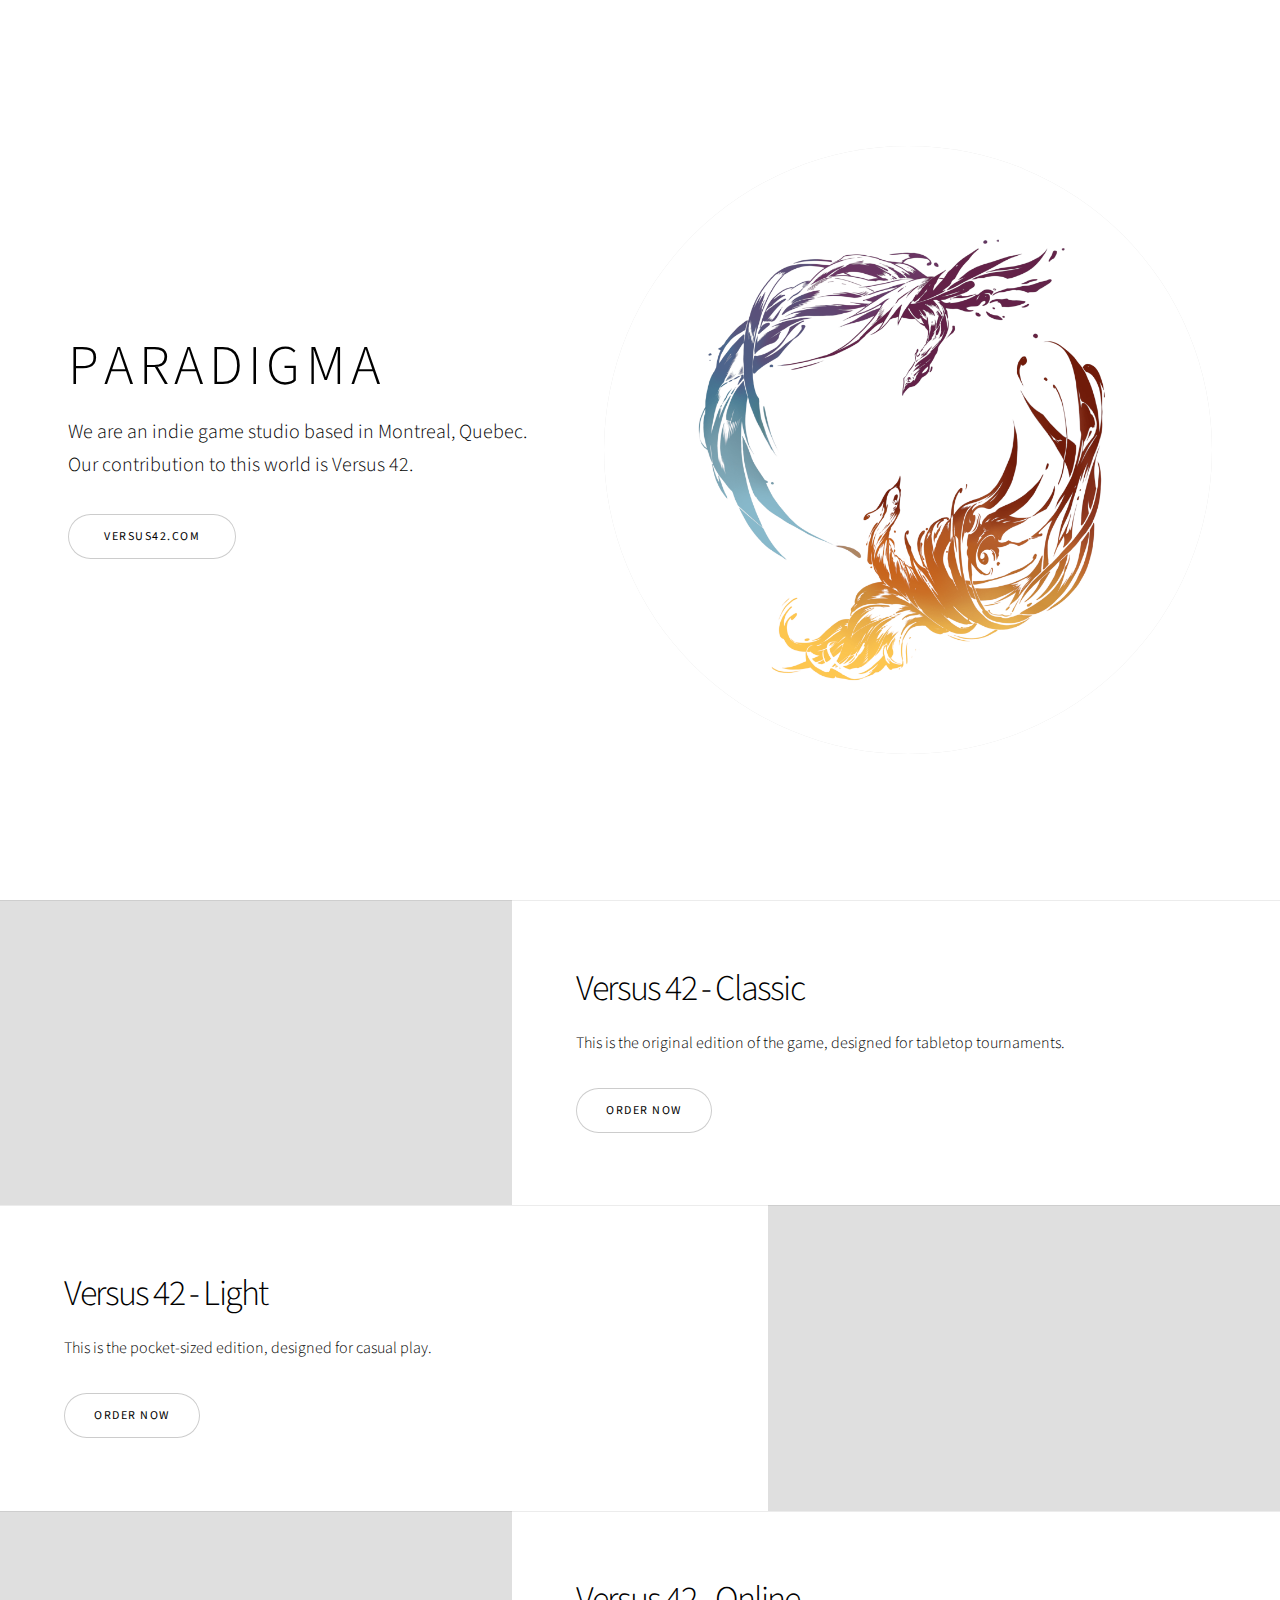
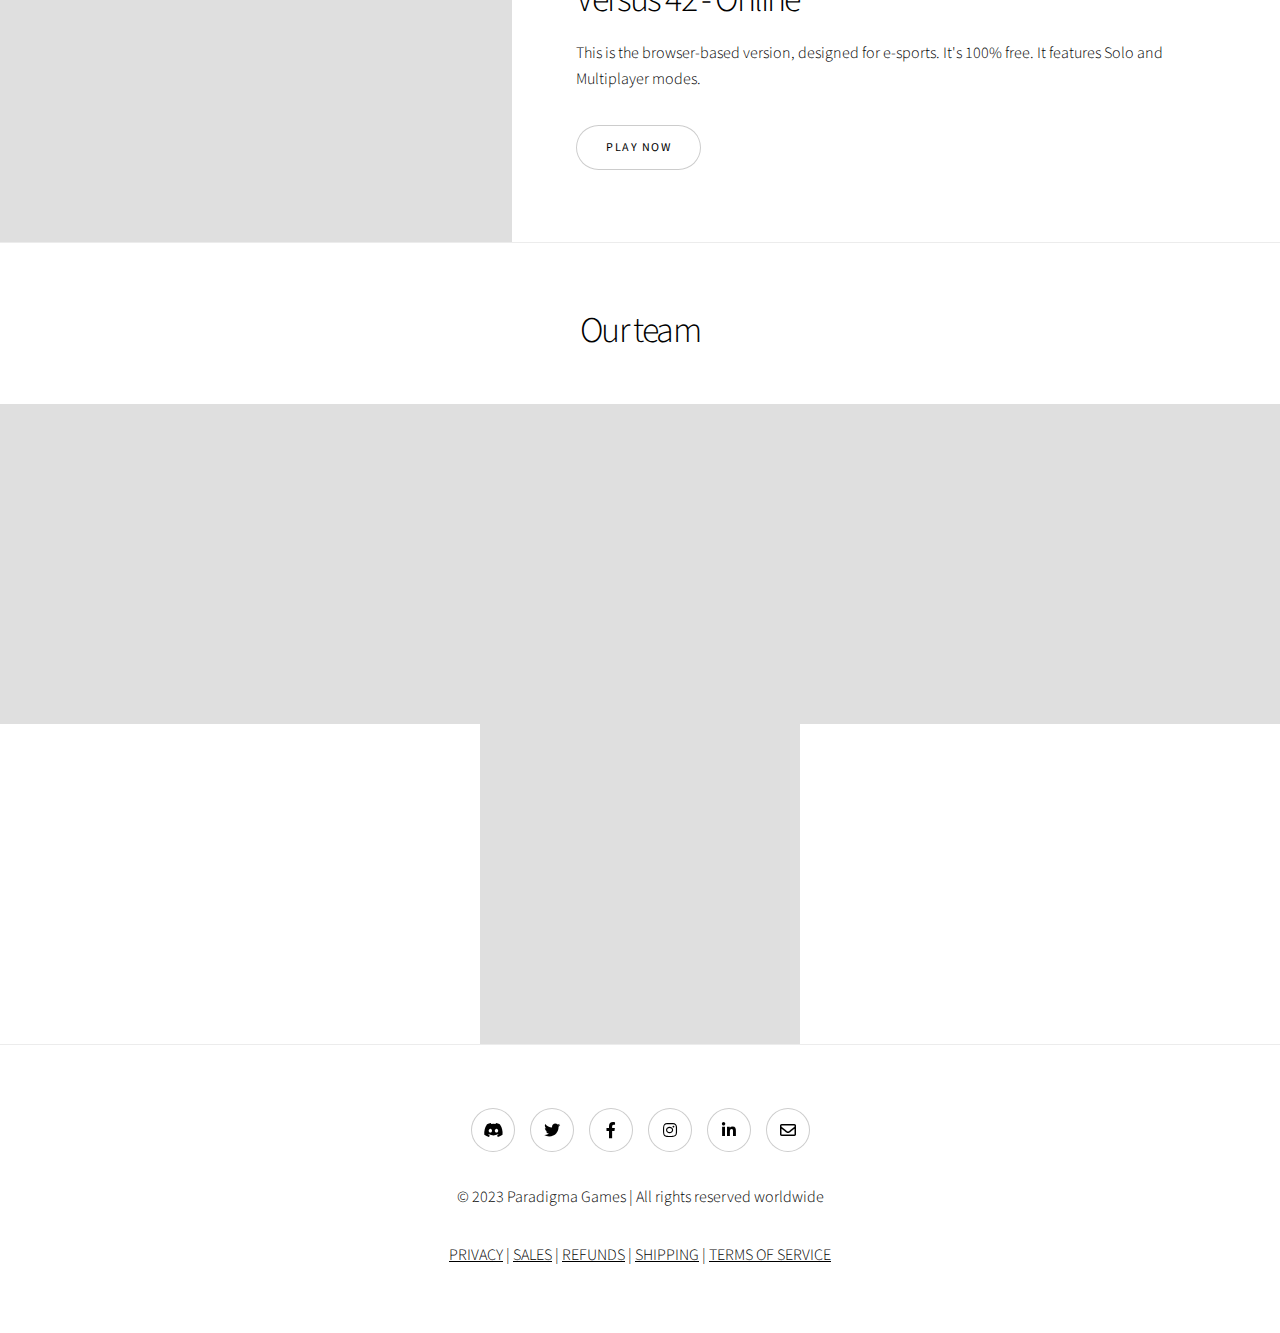
==== commit d379adb3: "Update index.html" ====
--- a/index.html
+++ b/index.html
@@ -138,7 +138,6 @@
 								<li><a href="https://www.twitter.com/x_paradigma" class="icon brands style2 fa-twitter"><span class="label">Twitter</span></a></li>
 								<li><a href="https://www.facebook.com/fb.paradigma" class="icon brands style2 fa-facebook-f"><span class="label">Facebook</span></a></li>
 								<li><a href="https://www.instagram.com/paradigma_games" class="icon brands style2 fa-instagram"><span class="label">Instagram</span></a></li>
-								<li><a href="https://www.youtube.com/@paradigma_games" class="icon brands style2 fa-youtube"><span class="label">Instagram</span></a></li>
 								<li><a href="https://www.linkedin.com/company/paradigma-games" class="icon brands style2 fa-linkedin-in"><span class="label">LinkedIn</span></a></li>
 								<li><a href="mailto:info@paradigma.games" class="icon style2 fa-envelope"><span class="label">Email</span></a></li>
 							</ul>
@@ -159,4 +158,4 @@
 			<script src="assets/js/main.js"></script>
 
 	</body>
-</html>+</html>
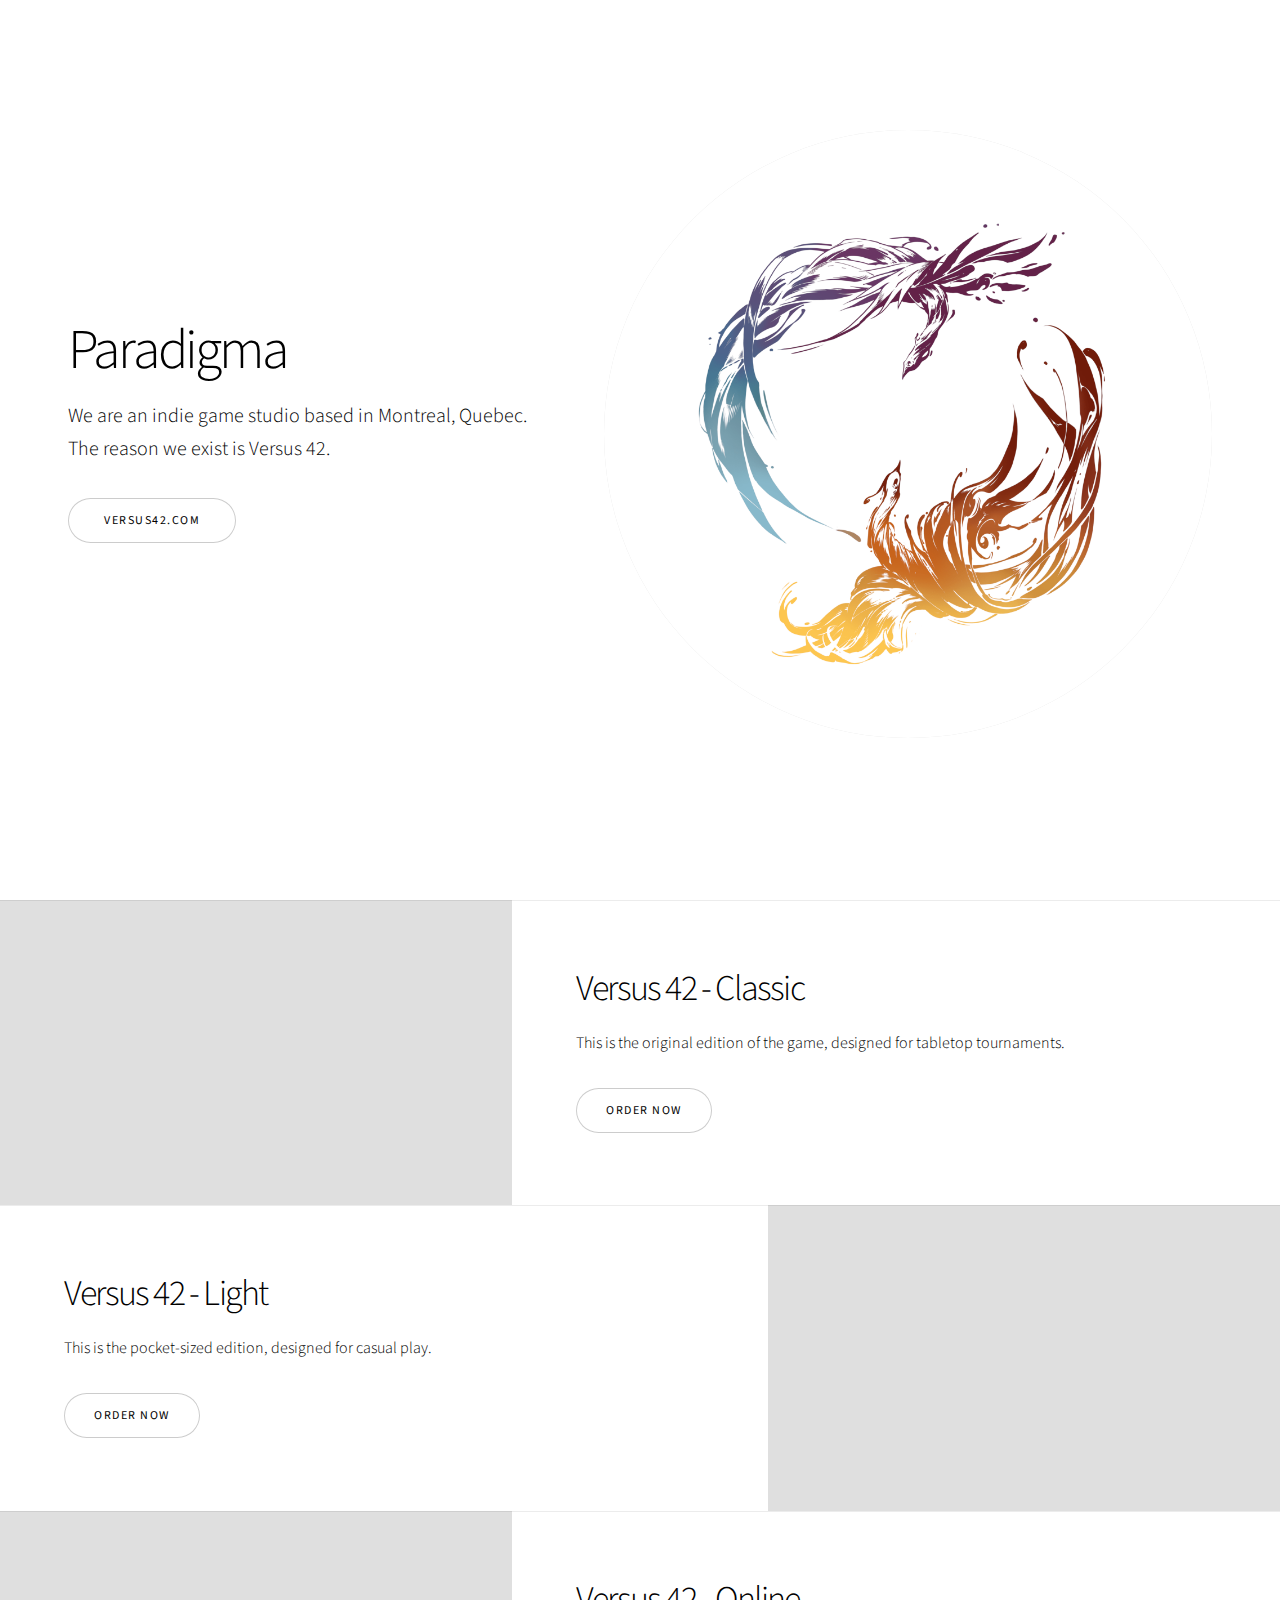
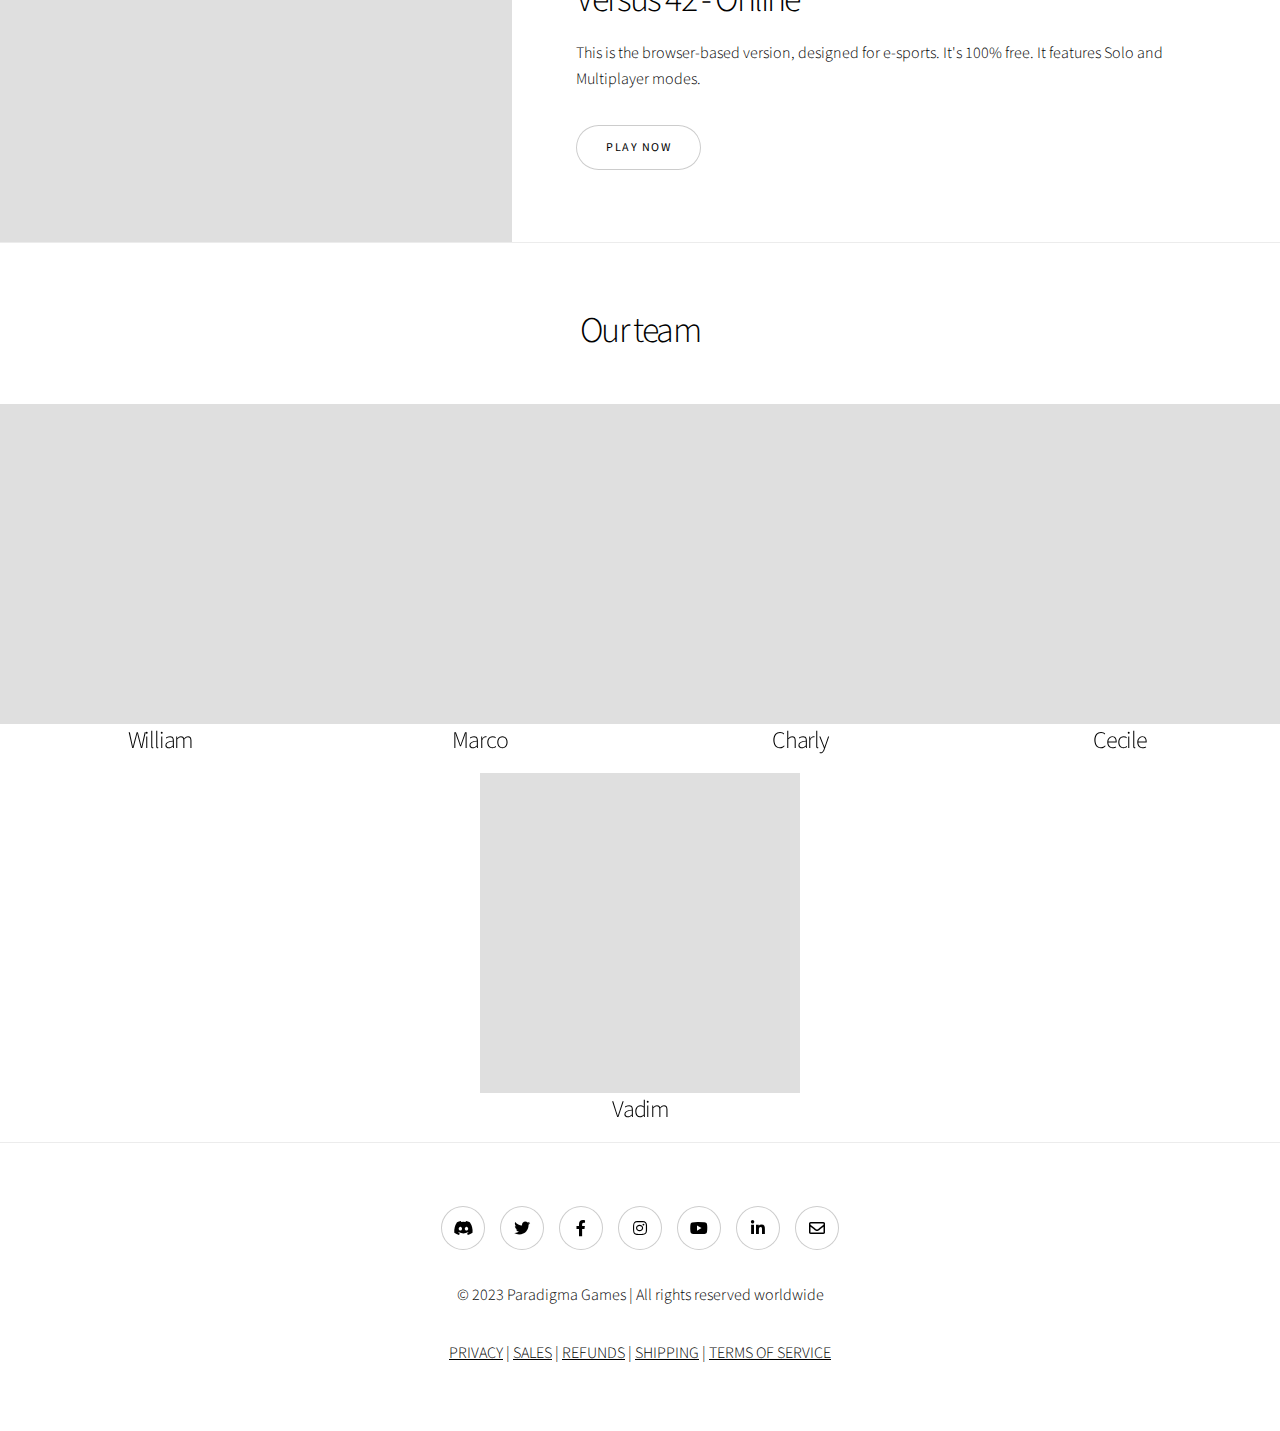
==== commit eac46cbd: "Add files via upload" ====
--- a/index.html
+++ b/index.html
@@ -13,15 +13,13 @@
 		<noscript><link rel="stylesheet" href="assets/css/noscript.css" /></noscript>
 	</head>
 	<body class="is-preload">
-
 		<!-- Wrapper -->
 			<div id="wrapper" class="divided">
-
 				<!-- One -->
-					<section class="banner style3 orient-left content-align-left image-position-right fullscreen onload-image-fade-in onload-content-fade-right">
+					<section class="banner style3 orient-left content-align-left image-position-center fullscreen onload-image-fade-in onload-content-fade-right">
 						<div class="content">
-							<h1>P A R A D I G M A</h1>
-							<p class="major">We are an indie game studio based in Montreal, Quebec. Our contribution to this world is Versus 42.</p>
+							<h1>Paradigma</h1>
+							<p class="major">We are an indie game studio based in Montreal, Quebec. The reason we exist is Versus 42.</p>
 							<ul class="actions stacked">
 								<li><a href="htts://www.versus42.com" class="button big wide smooth-scroll-middle">VERSUS42.COM</a></li>
 							</ul>
@@ -69,7 +67,7 @@
 							</ul>
 						</div>
 						<div class="image">
-							<img src="images/1200x630online.png" alt="" />
+							<img src="images/online.png" alt="" />
 						</div>
 					</section>
 
@@ -85,8 +83,11 @@
 												<a href="images/gallery/thumbs/william.png" class="image">
 													<img src="images/gallery/thumbs/william.png" alt="" />
 												</a>
+												<div class="content">
+													<h3>William</h3>
+												</div>
 												<div class="caption">
-													<h3>William</h3>
+													<p>Aka "El Arquitecto".</p>
 													<p>Based in Montreal, Quebec.</p>
 												</div>
 											</article>
@@ -94,8 +95,11 @@
 												<a href="images/gallery/thumbs/marco.png" class="image">
 													<img src="images/gallery/thumbs/marco.png" alt="" />
 												</a>
+												<div class="content">
+													<h3>Marco</h3>
+												</div>
 												<div class="caption">
-													<h3>Marco</h3>
+													<p>Aka "El Rayo".</p>
 													<p>Based in Montreal, Quebec.</p>
 												</div>
 											</article>
@@ -103,8 +107,11 @@
 												<a href="images/gallery/thumbs/charly.png" class="image">
 													<img src="images/gallery/thumbs/charly.png" alt="" />
 												</a>
+												<div class="content">
+													<h3>Charly</h3>
+												</div>
 												<div class="caption">
-													<h3>Charly</h3>
+													<p>Aka "El Patrón".</p>
 													<p>Based in Strasbourg, France.</p>
 												</div>
 											</article>
@@ -112,8 +119,11 @@
 												<a href="images/gallery/thumbs/cecile.png" class="image">
 													<img src="images/gallery/thumbs/cecile.png" alt="" />
 												</a>
+												<div class="content">
+													<h3>Cecile</h3>
+												</div>
 												<div class="caption">
-													<h3>Cecile</h3>
+													<p>Aka "La Guía"</p>
 													<p>Based in Singapore.</p>
 												</div>
 											</article>
@@ -121,8 +131,11 @@
 												<a href="images/gallery/thumbs/vadim.png" class="image">
 													<img src="images/gallery/thumbs/vadim.png" alt="" />
 												</a>
+												<div class="content">
+													<h3>Vadim</h3>
+												</div>
 												<div class="caption">
-													<h3>Vadim</h3>
+													<p>Aka "La Pluma".</p>
 													<p>Based in Kherson, Ukraine.</p>
 												</div>
 											</article>
@@ -138,6 +151,7 @@
 								<li><a href="https://www.twitter.com/x_paradigma" class="icon brands style2 fa-twitter"><span class="label">Twitter</span></a></li>
 								<li><a href="https://www.facebook.com/fb.paradigma" class="icon brands style2 fa-facebook-f"><span class="label">Facebook</span></a></li>
 								<li><a href="https://www.instagram.com/paradigma_games" class="icon brands style2 fa-instagram"><span class="label">Instagram</span></a></li>
+								<li><a href="https://www.youtube.com/@paradigma_games" class="icon brands style2 fa-youtube"><span class="label">Instagram</span></a></li>
 								<li><a href="https://www.linkedin.com/company/paradigma-games" class="icon brands style2 fa-linkedin-in"><span class="label">LinkedIn</span></a></li>
 								<li><a href="mailto:info@paradigma.games" class="icon style2 fa-envelope"><span class="label">Email</span></a></li>
 							</ul>
@@ -158,4 +172,4 @@
 			<script src="assets/js/main.js"></script>
 
 	</body>
-</html>
+</html>--- a/assets/css/main.css
+++ b/assets/css/main.css
@@ -3870,7 +3870,7 @@
 		@media screen and (max-width: 1680px) {
 
 			.banner.style3 {
-				padding: 5rem 5rem 3rem 5rem ;
+				padding: 2rem 5rem 2rem 5rem ;
 			}
 
 		}
@@ -3878,7 +3878,7 @@
 		@media screen and (max-width: 1280px) {
 
 			.banner.style3 {
-				padding: 4rem 4rem 2rem 4rem ;
+				padding: 2rem 4rem 2rem 4rem ;
 			}
 
 		}
@@ -3886,12 +3886,12 @@
 		@media screen and (max-width: 980px) {
 
 			.banner.style3 {
-				padding: 3.75rem 3rem 1.75rem 3rem ;
+				padding: 1rem 3rem 1rem 3rem ;
 			}
 
 				.banner.style3 .image {
-					width: 18.375rem;
-					height: 18.375rem;
+					width: 30rem;
+					height: 30rem;
 				}
 
 		}
@@ -3899,7 +3899,7 @@
 		@media screen and (max-width: 736px) {
 
 			.banner.style3 {
-				padding: 2.5rem 2rem 0.5rem 2rem ;
+				padding: 1rem 2rem 1rem 2rem ;
 				-moz-align-items: -moz-flex-start;
 				-webkit-align-items: -webkit-flex-start;
 				-ms-align-items: -ms-flex-start;
@@ -3907,8 +3907,8 @@
 			}
 
 				.banner.style3 .image {
-					width: 15.75rem;
-					height: 15.75rem;
+					width: 30rem;
+					height: 30rem;
 					margin: 0 2rem 2rem 0;
 				}
 
@@ -6390,7 +6390,7 @@
 		}
 
 		.gallery.style1 h1, .gallery.style1 h2, .gallery.style1 h3, .gallery.style1 h4, .gallery.style1 h5, .gallery.style1 h6 {
-			color: #ffffff;
+			color: #000000;
 		}
 
 		.gallery.style1 blockquote {
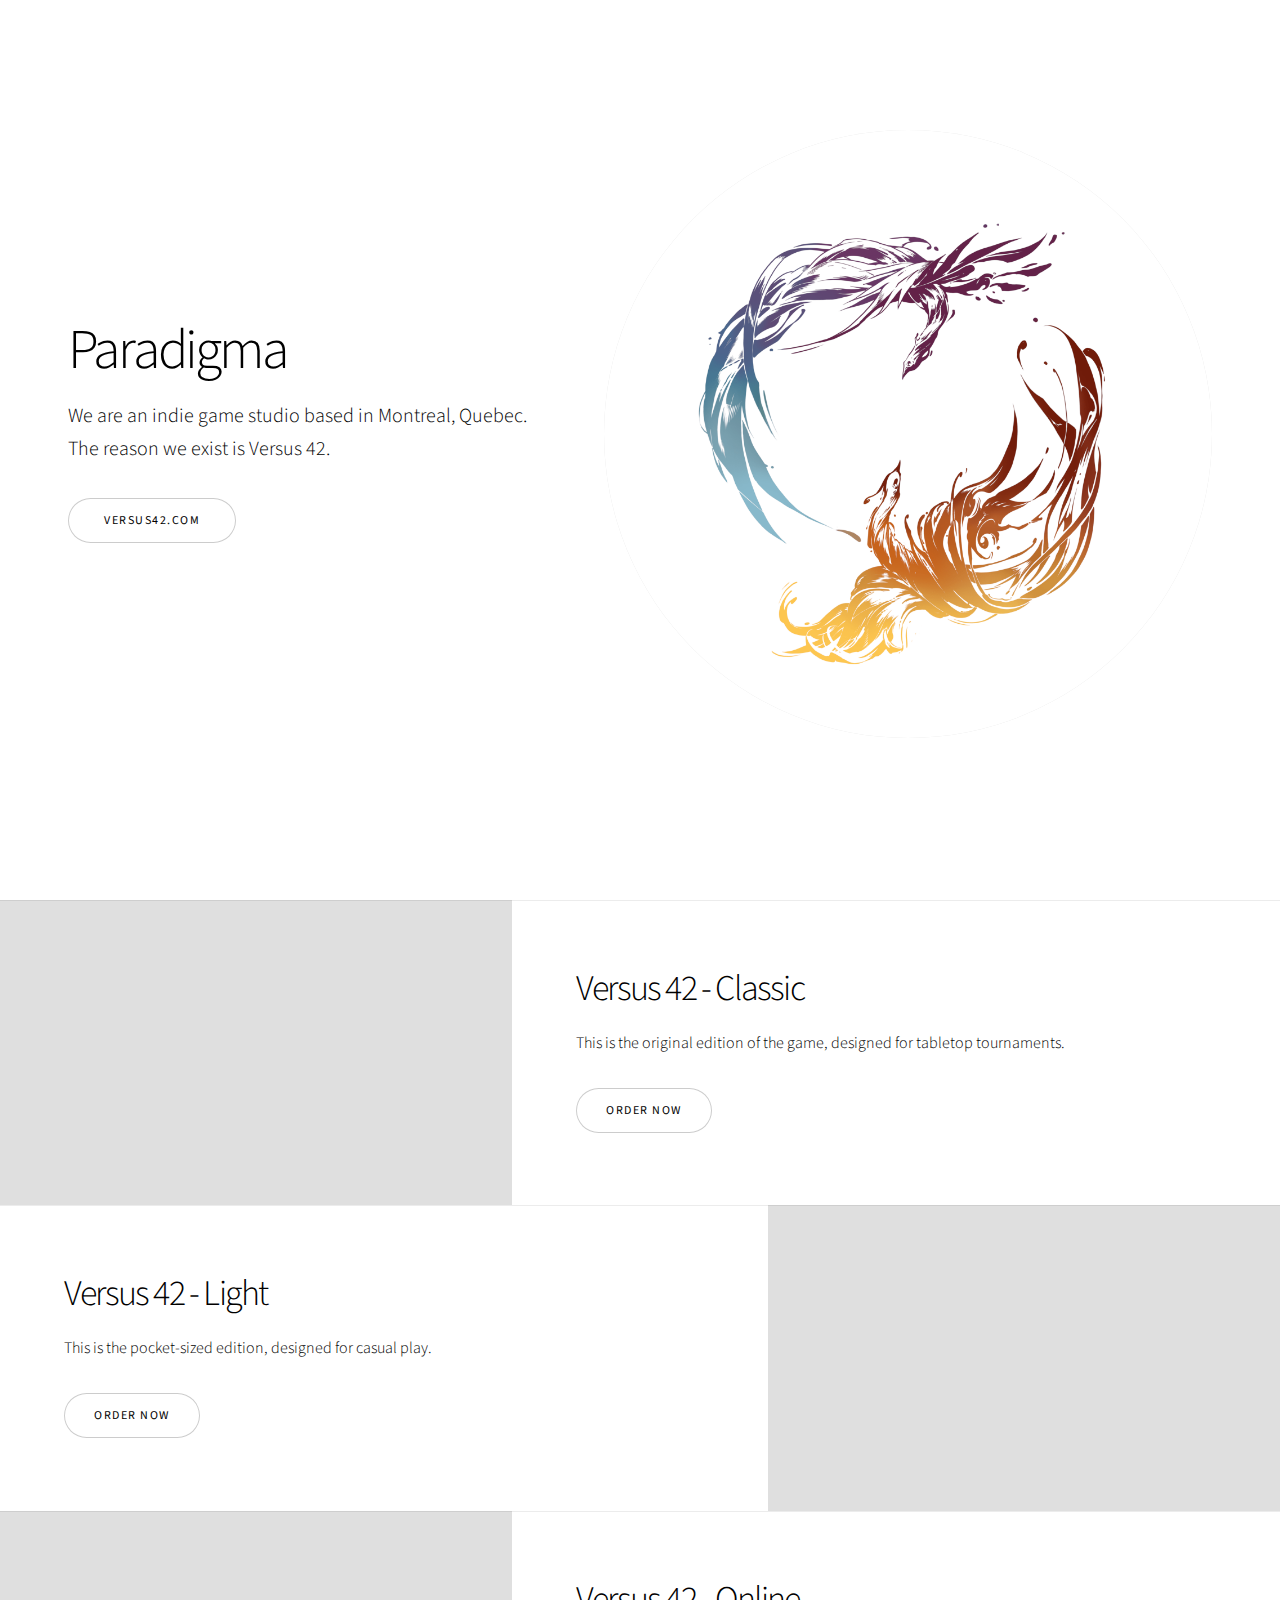
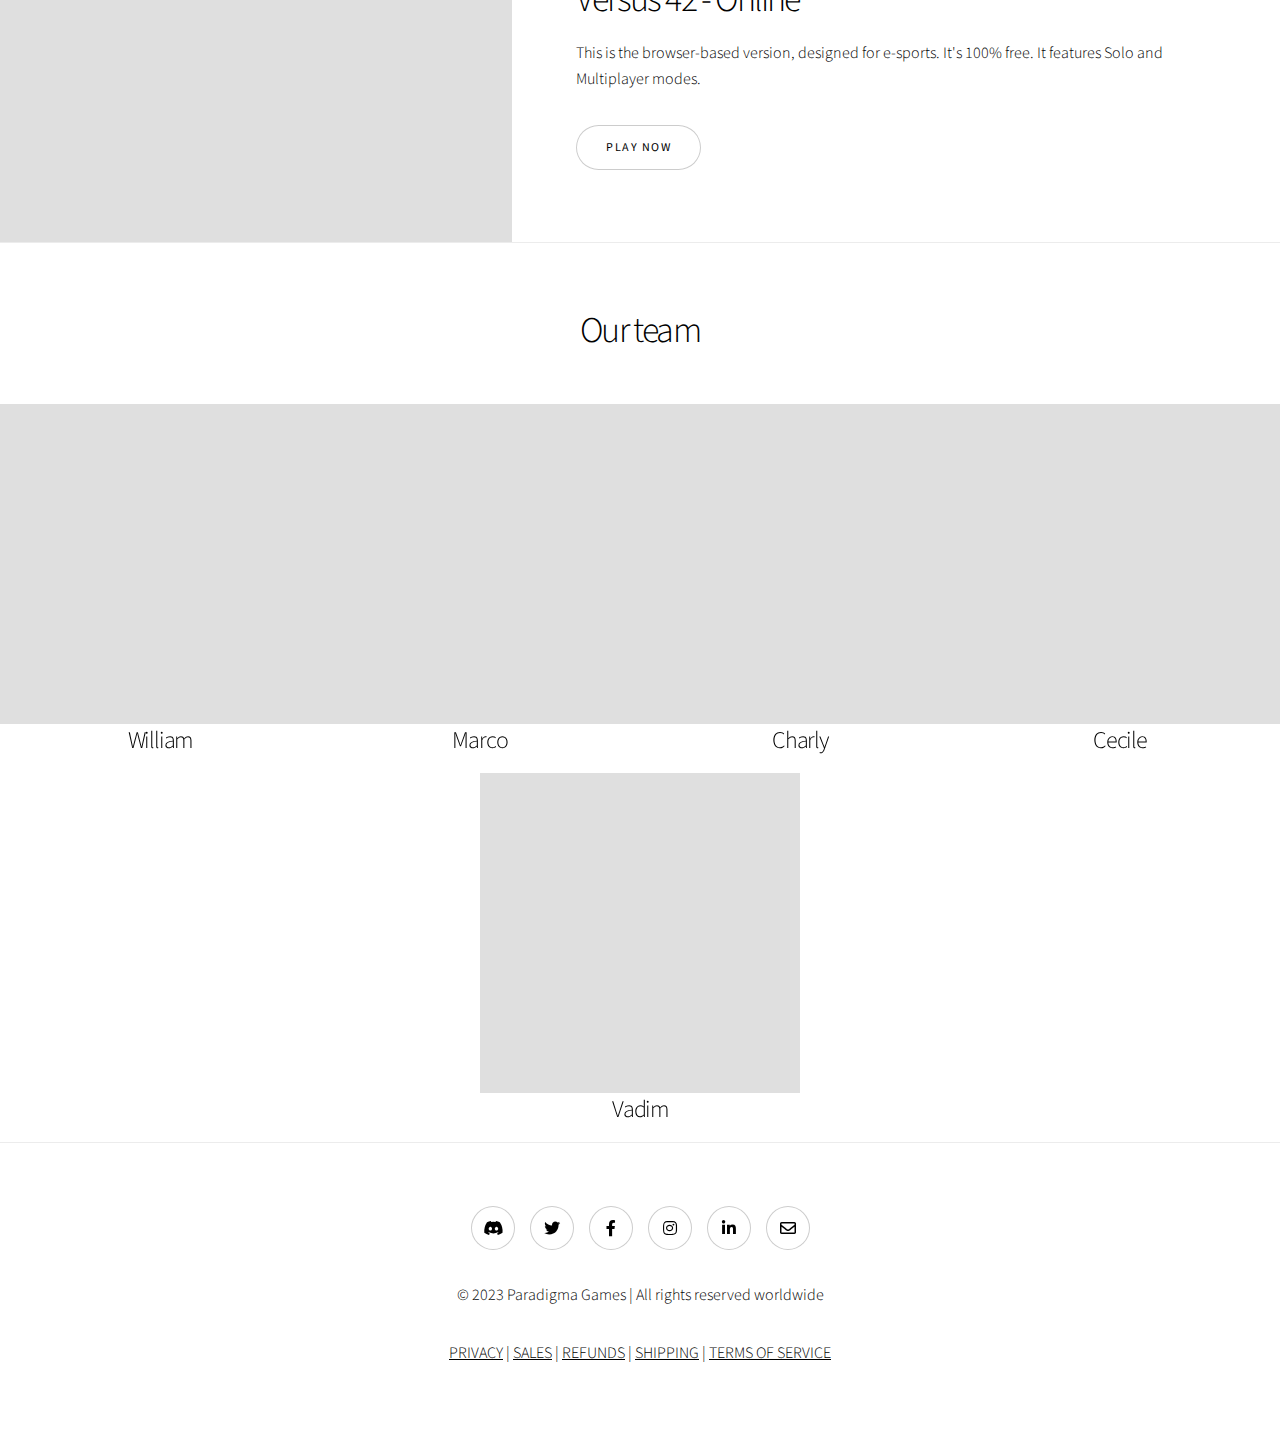
==== commit d84f29f8: "Update index.html" ====
--- a/index.html
+++ b/index.html
@@ -10,6 +10,7 @@
 		<meta charset="utf-8" />
 		<meta name="viewport" content="width=device-width, initial-scale=1, user-scalable=no" />
 		<link rel="stylesheet" href="assets/css/main.css" />
+		<link rel="icon" href="images/fparadigma36.png" type="image/png">
 		<noscript><link rel="stylesheet" href="assets/css/noscript.css" /></noscript>
 	</head>
 	<body class="is-preload">
@@ -151,7 +152,6 @@
 								<li><a href="https://www.twitter.com/x_paradigma" class="icon brands style2 fa-twitter"><span class="label">Twitter</span></a></li>
 								<li><a href="https://www.facebook.com/fb.paradigma" class="icon brands style2 fa-facebook-f"><span class="label">Facebook</span></a></li>
 								<li><a href="https://www.instagram.com/paradigma_games" class="icon brands style2 fa-instagram"><span class="label">Instagram</span></a></li>
-								<li><a href="https://www.youtube.com/@paradigma_games" class="icon brands style2 fa-youtube"><span class="label">Instagram</span></a></li>
 								<li><a href="https://www.linkedin.com/company/paradigma-games" class="icon brands style2 fa-linkedin-in"><span class="label">LinkedIn</span></a></li>
 								<li><a href="mailto:info@paradigma.games" class="icon style2 fa-envelope"><span class="label">Email</span></a></li>
 							</ul>
@@ -172,4 +172,4 @@
 			<script src="assets/js/main.js"></script>
 
 	</body>
-</html>+</html>
